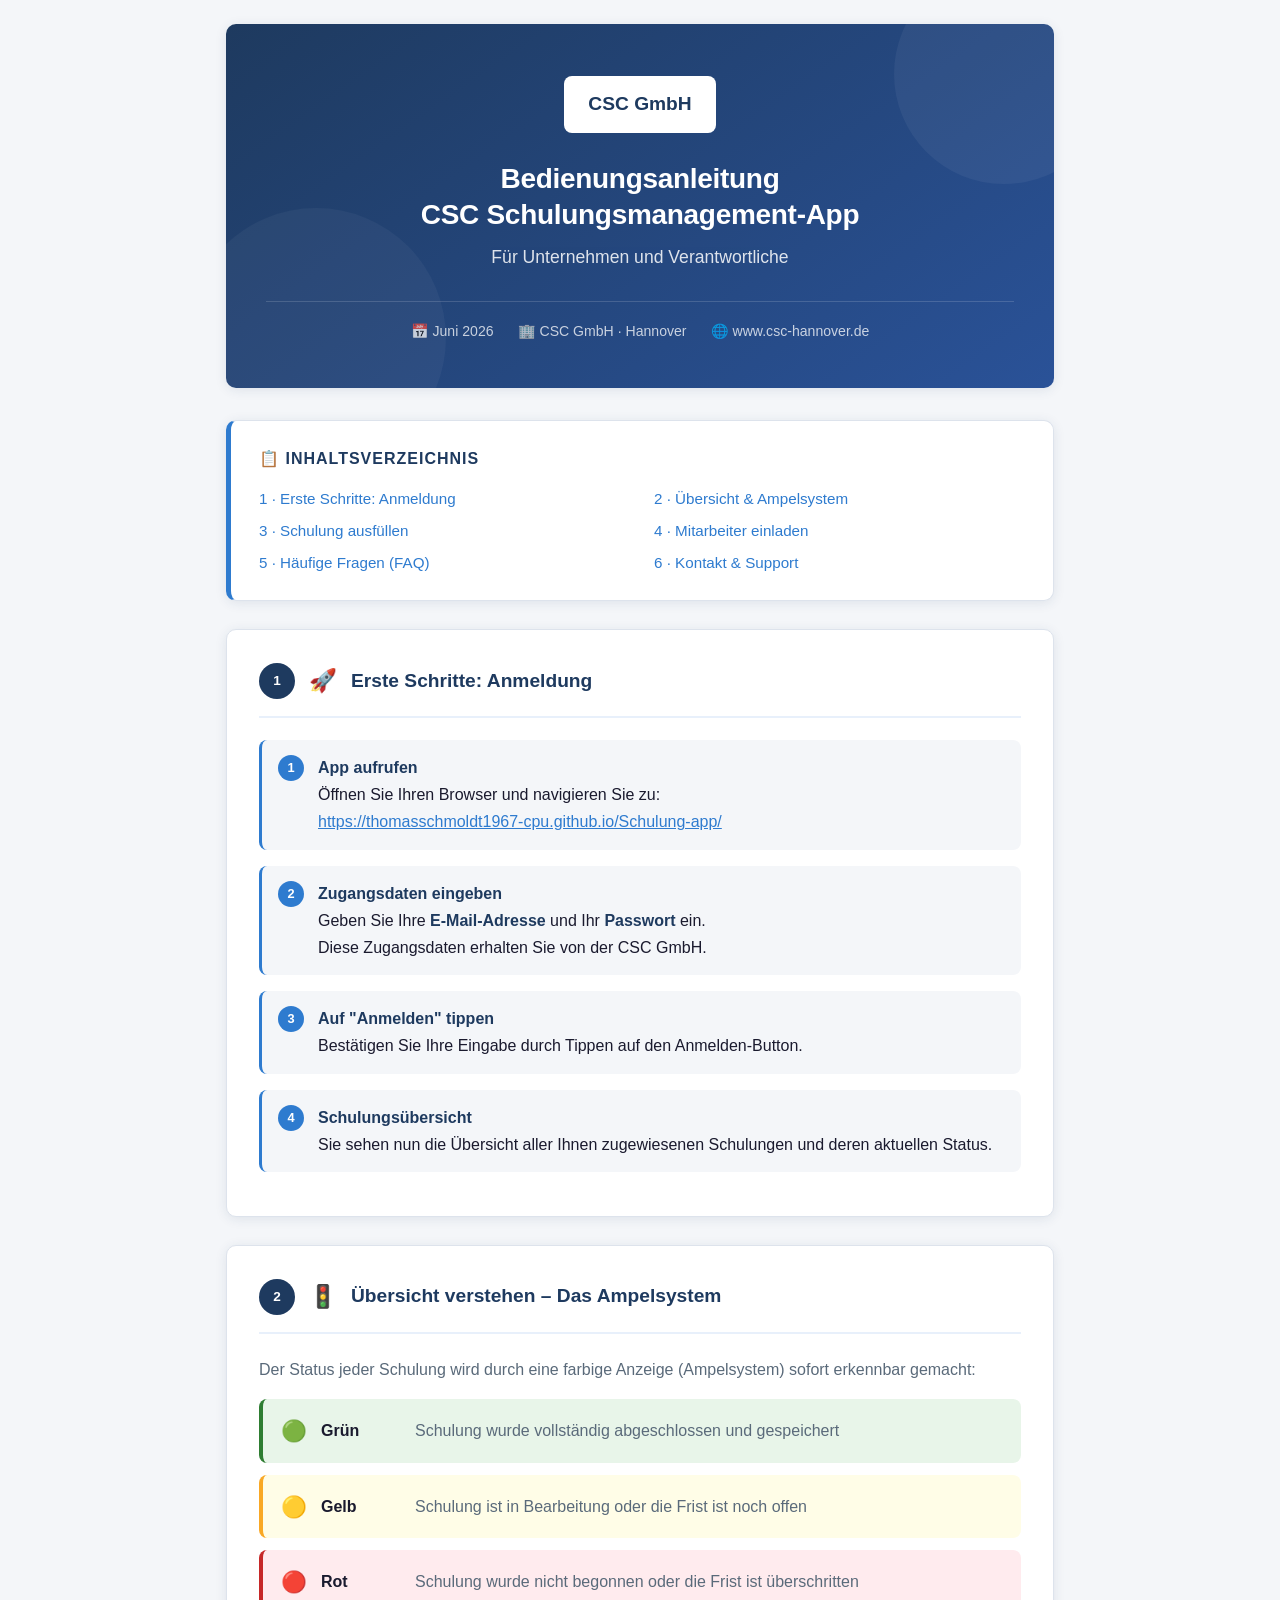
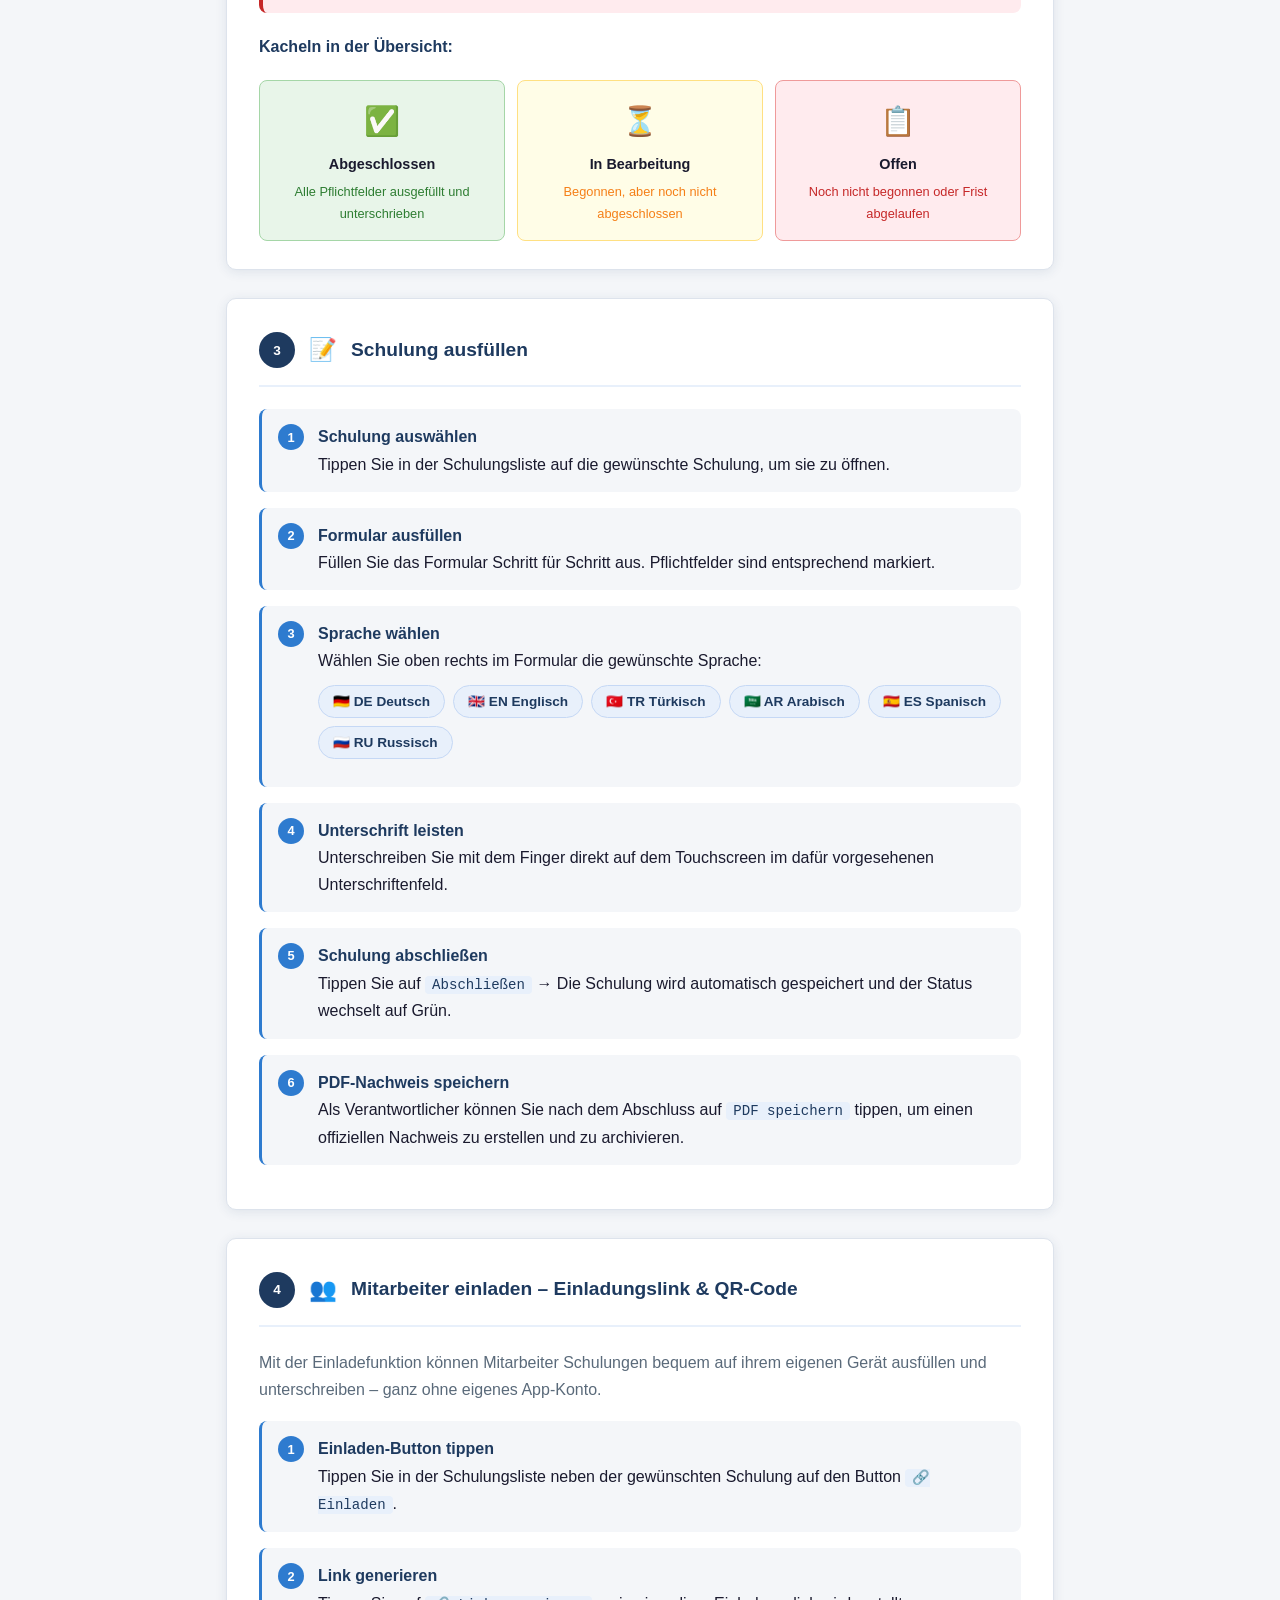
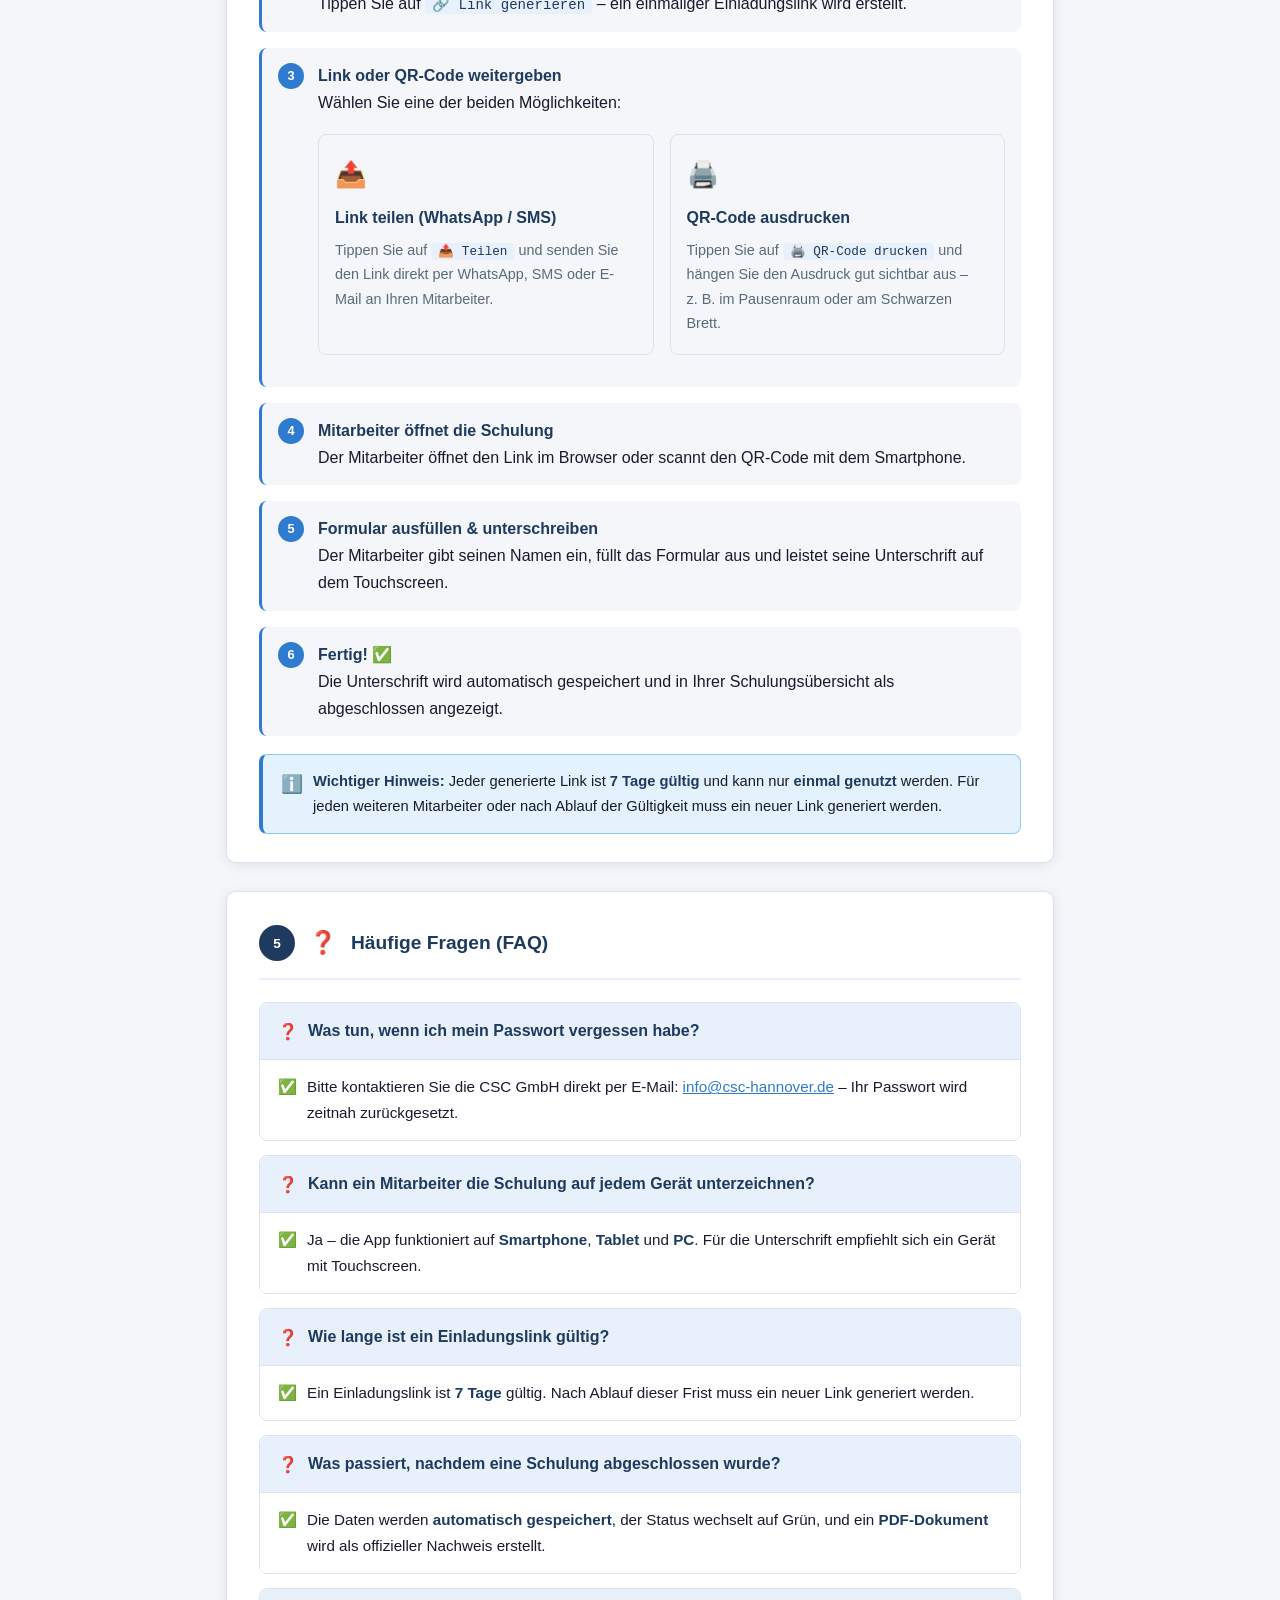
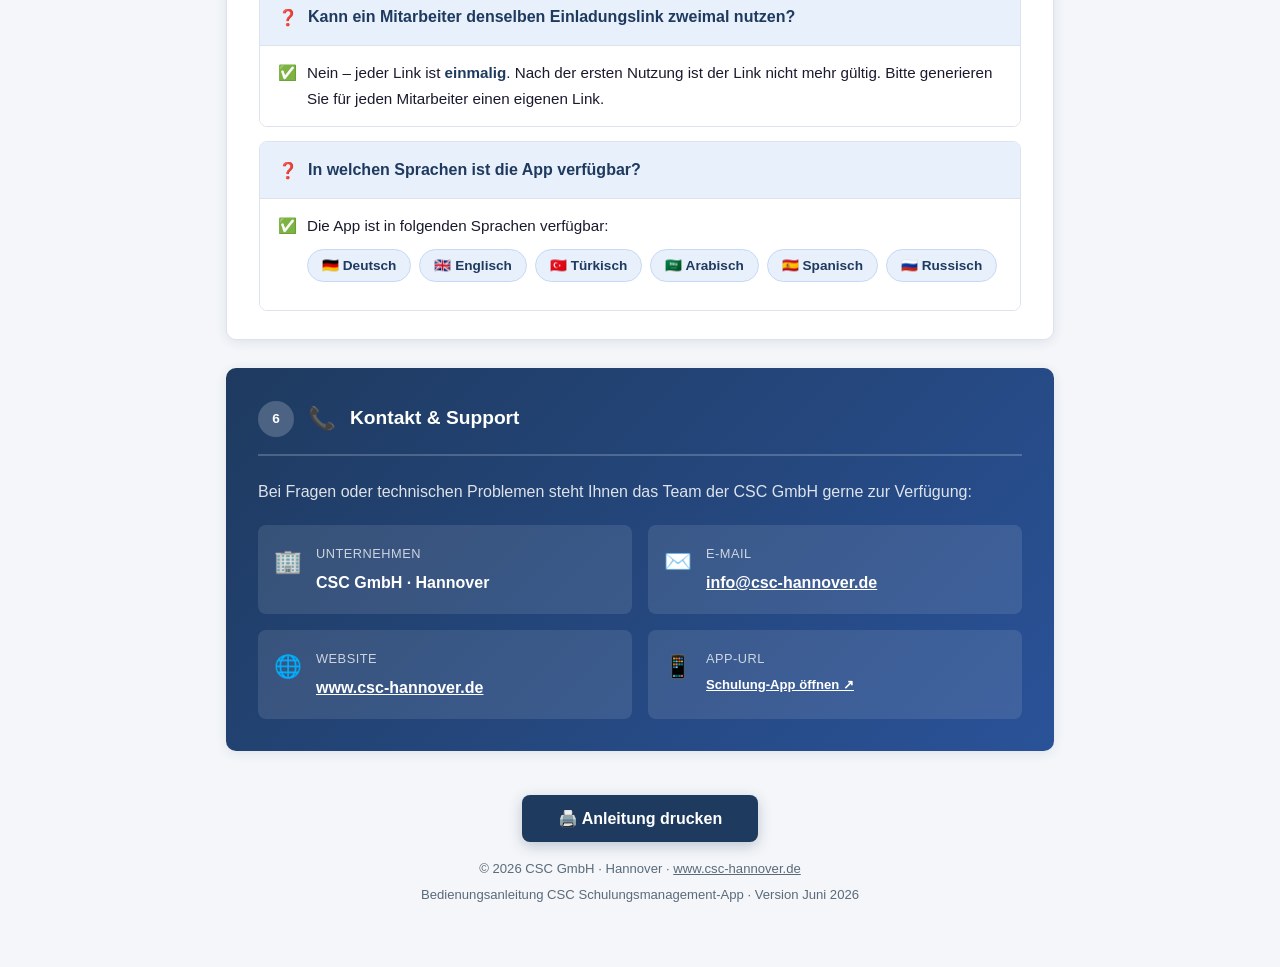
==== anleitung.html @ d4c0a938 "Feature: Bedienungsanleitung Button auf Startseite der Unternehmen" ====
<!DOCTYPE html>
<html lang="de">
<head>
  <meta charset="UTF-8">
  <meta name="viewport" content="width=device-width, initial-scale=1.0">
  <title>Bedienungsanleitung – CSC Schulungsmanagement-App</title>
  <style>
    /* ===== RESET & BASE ===== */
    *, *::before, *::after { box-sizing: border-box; margin: 0; padding: 0; }

    :root {
      --blue-dark:   #1e3a5f;
      --blue-mid:    #2a5298;
      --blue-light:  #e8f0fb;
      --accent:      #2e7bcf;
      --green:       #2e7d32;
      --green-bg:    #e8f5e9;
      --yellow:      #f9a825;
      --yellow-bg:   #fffde7;
      --red:         #c62828;
      --red-bg:      #ffebee;
      --gray-bg:     #f4f6f9;
      --gray-border: #dde3ec;
      --text:        #1a1a2e;
      --text-light:  #5a6a7a;
      --white:       #ffffff;
      --shadow:      0 2px 12px rgba(30,58,95,0.10);
      --radius:      10px;
    }

    body {
      font-family: -apple-system, BlinkMacSystemFont, "Segoe UI", Roboto, Helvetica, Arial, sans-serif;
      background: var(--gray-bg);
      color: var(--text);
      line-height: 1.7;
      font-size: 16px;
    }

    /* ===== LAYOUT ===== */
    .page-wrapper {
      max-width: 860px;
      margin: 0 auto;
      padding: 24px 16px 60px;
    }

    /* ===== COVER ===== */
    .cover {
      background: linear-gradient(145deg, var(--blue-dark) 0%, var(--blue-mid) 100%);
      color: var(--white);
      border-radius: var(--radius);
      padding: 52px 40px 44px;
      text-align: center;
      margin-bottom: 32px;
      box-shadow: var(--shadow);
      position: relative;
      overflow: hidden;
    }
    .cover::before {
      content: "";
      position: absolute;
      top: -60px; right: -60px;
      width: 220px; height: 220px;
      background: rgba(255,255,255,0.05);
      border-radius: 50%;
    }
    .cover::after {
      content: "";
      position: absolute;
      bottom: -80px; left: -40px;
      width: 260px; height: 260px;
      background: rgba(255,255,255,0.04);
      border-radius: 50%;
    }
    .cover-logo {
      background: var(--white);
      border-radius: 8px;
      display: inline-block;
      padding: 12px 24px;
      margin-bottom: 28px;
    }
    .cover-logo img {
      height: 52px;
      width: auto;
      display: block;
    }
    .cover h1 {
      font-size: 1.75rem;
      font-weight: 700;
      letter-spacing: -0.3px;
      margin-bottom: 10px;
      line-height: 1.3;
    }
    .cover .subtitle {
      font-size: 1.1rem;
      opacity: 0.85;
      margin-bottom: 28px;
    }
    .cover-meta {
      display: flex;
      justify-content: center;
      gap: 24px;
      flex-wrap: wrap;
      font-size: 0.88rem;
      opacity: 0.75;
      border-top: 1px solid rgba(255,255,255,0.2);
      padding-top: 18px;
      margin-top: 4px;
    }
    .cover-meta a {
      color: var(--white);
      text-decoration: none;
    }

    /* ===== TABLE OF CONTENTS ===== */
    .toc-card {
      background: var(--white);
      border: 1px solid var(--gray-border);
      border-left: 5px solid var(--accent);
      border-radius: var(--radius);
      padding: 24px 28px;
      margin-bottom: 28px;
      box-shadow: var(--shadow);
    }
    .toc-card h2 {
      font-size: 1rem;
      text-transform: uppercase;
      letter-spacing: 1px;
      color: var(--blue-dark);
      margin-bottom: 14px;
    }
    .toc-list {
      list-style: none;
      display: grid;
      grid-template-columns: 1fr 1fr;
      gap: 6px 24px;
    }
    .toc-list li a {
      color: var(--accent);
      text-decoration: none;
      font-size: 0.95rem;
      display: flex;
      align-items: center;
      gap: 6px;
    }
    .toc-list li a:hover { text-decoration: underline; }
    @media (max-width: 540px) {
      .toc-list { grid-template-columns: 1fr; }
    }

    /* ===== SECTION CARDS ===== */
    .section-card {
      background: var(--white);
      border: 1px solid var(--gray-border);
      border-radius: var(--radius);
      padding: 32px 32px 28px;
      margin-bottom: 28px;
      box-shadow: var(--shadow);
    }
    @media (max-width: 600px) {
      .section-card { padding: 22px 18px 20px; }
    }

    .section-header {
      display: flex;
      align-items: center;
      gap: 14px;
      margin-bottom: 22px;
      padding-bottom: 16px;
      border-bottom: 2px solid var(--blue-light);
    }
    .section-number {
      background: var(--blue-dark);
      color: var(--white);
      font-size: 0.85rem;
      font-weight: 700;
      min-width: 36px;
      height: 36px;
      border-radius: 50%;
      display: flex;
      align-items: center;
      justify-content: center;
      flex-shrink: 0;
    }
    .section-header h2 {
      font-size: 1.2rem;
      font-weight: 700;
      color: var(--blue-dark);
      line-height: 1.3;
    }
    .section-icon {
      font-size: 1.4rem;
      flex-shrink: 0;
    }

    /* ===== STEP LIST ===== */
    .step-list {
      list-style: none;
      counter-reset: steps;
    }
    .step-list li {
      counter-increment: steps;
      display: flex;
      align-items: flex-start;
      gap: 14px;
      margin-bottom: 16px;
      padding: 14px 16px;
      background: var(--gray-bg);
      border-radius: 8px;
      border-left: 3px solid var(--accent);
    }
    .step-list li::before {
      content: counter(steps);
      background: var(--accent);
      color: var(--white);
      font-size: 0.8rem;
      font-weight: 700;
      min-width: 26px;
      height: 26px;
      border-radius: 50%;
      display: flex;
      align-items: center;
      justify-content: center;
      flex-shrink: 0;
      margin-top: 1px;
    }
    .step-list li .step-content {
      flex: 1;
    }
    .step-list li a {
      color: var(--accent);
      word-break: break-all;
    }

    /* ===== TRAFFIC LIGHT ===== */
    .traffic-light {
      display: flex;
      flex-direction: column;
      gap: 12px;
      margin-bottom: 20px;
    }
    .tl-item {
      display: flex;
      align-items: center;
      gap: 14px;
      padding: 14px 18px;
      border-radius: 8px;
      font-weight: 500;
    }
    .tl-green  { background: var(--green-bg);  border-left: 4px solid var(--green); }
    .tl-yellow { background: var(--yellow-bg); border-left: 4px solid var(--yellow); }
    .tl-red    { background: var(--red-bg);    border-left: 4px solid var(--red); }
    .tl-dot { font-size: 1.3rem; }
    .tl-label { font-weight: 700; min-width: 80px; }
    .tl-desc  { color: var(--text-light); font-weight: 400; }

    .tiles-grid {
      display: grid;
      grid-template-columns: repeat(3, 1fr);
      gap: 12px;
      margin-top: 20px;
    }
    @media (max-width: 500px) {
      .tiles-grid { grid-template-columns: 1fr; }
    }
    .tile-box {
      border-radius: 8px;
      padding: 16px 14px;
      text-align: center;
    }
    .tile-box .tile-icon { font-size: 1.8rem; display: block; margin-bottom: 6px; }
    .tile-box .tile-name { font-weight: 700; font-size: 0.9rem; }
    .tile-box .tile-hint { font-size: 0.8rem; margin-top: 4px; }
    .tile-green  { background: var(--green-bg);  border: 1px solid #a5d6a7; }
    .tile-yellow { background: var(--yellow-bg); border: 1px solid #ffe082; }
    .tile-red    { background: var(--red-bg);    border: 1px solid #ef9a9a; }

    /* ===== LANG BADGES ===== */
    .lang-badges {
      display: flex;
      flex-wrap: wrap;
      gap: 8px;
      margin: 14px 0;
    }
    .badge {
      display: inline-flex;
      align-items: center;
      gap: 5px;
      background: var(--blue-light);
      color: var(--blue-dark);
      border: 1px solid #c5d8f5;
      border-radius: 20px;
      padding: 4px 14px;
      font-size: 0.85rem;
      font-weight: 600;
    }

    /* ===== INVITE BOX ===== */
    .invite-options {
      display: grid;
      grid-template-columns: 1fr 1fr;
      gap: 16px;
      margin: 18px 0;
    }
    @media (max-width: 540px) {
      .invite-options { grid-template-columns: 1fr; }
    }
    .invite-option {
      background: var(--gray-bg);
      border: 1px solid var(--gray-border);
      border-radius: 8px;
      padding: 18px 16px;
    }
    .invite-option .opt-icon { font-size: 1.6rem; margin-bottom: 8px; display: block; }
    .invite-option .opt-title { font-weight: 700; color: var(--blue-dark); margin-bottom: 6px; }
    .invite-option p { font-size: 0.9rem; color: var(--text-light); }

    .info-box {
      background: #e3f2fd;
      border: 1px solid #90caf9;
      border-left: 4px solid var(--accent);
      border-radius: 8px;
      padding: 14px 18px;
      margin-top: 18px;
      font-size: 0.92rem;
      display: flex;
      align-items: flex-start;
      gap: 10px;
    }
    .info-box .info-icon { font-size: 1.1rem; flex-shrink: 0; margin-top: 1px; }

    /* ===== FAQ ===== */
    .faq-list {
      display: flex;
      flex-direction: column;
      gap: 14px;
    }
    .faq-item {
      border: 1px solid var(--gray-border);
      border-radius: 8px;
      overflow: hidden;
    }
    .faq-q {
      background: var(--blue-light);
      padding: 14px 18px;
      font-weight: 600;
      color: var(--blue-dark);
      display: flex;
      align-items: flex-start;
      gap: 10px;
    }
    .faq-q .q-icon { flex-shrink: 0; margin-top: 1px; }
    .faq-a {
      padding: 14px 18px;
      background: var(--white);
      color: var(--text);
      font-size: 0.95rem;
      border-top: 1px solid var(--gray-border);
      display: flex;
      gap: 10px;
      align-items: flex-start;
    }
    .faq-a .a-icon { flex-shrink: 0; color: var(--green); font-weight: 700; }
    .faq-a a { color: var(--accent); }

    /* ===== CONTACT ===== */
    .contact-card {
      background: linear-gradient(135deg, var(--blue-dark) 0%, #2a5298 100%);
      color: var(--white);
      border-radius: var(--radius);
      padding: 32px;
      margin-bottom: 28px;
      box-shadow: var(--shadow);
    }
    .contact-card .section-header {
      border-bottom-color: rgba(255,255,255,0.2);
    }
    .contact-card .section-header h2 {
      color: var(--white);
    }
    .contact-card .section-number {
      background: rgba(255,255,255,0.2);
    }
    .contact-grid {
      display: grid;
      grid-template-columns: 1fr 1fr;
      gap: 16px;
      margin-top: 4px;
    }
    @media (max-width: 500px) {
      .contact-grid { grid-template-columns: 1fr; }
    }
    .contact-item {
      background: rgba(255,255,255,0.1);
      border-radius: 8px;
      padding: 18px 16px;
      display: flex;
      align-items: flex-start;
      gap: 14px;
    }
    .contact-item .ci-icon { font-size: 1.4rem; flex-shrink: 0; }
    .contact-item .ci-label { font-size: 0.8rem; opacity: 0.75; text-transform: uppercase; letter-spacing: 0.5px; margin-bottom: 4px; }
    .contact-item .ci-val { font-weight: 600; }
    .contact-item a { color: var(--white); }

    /* ===== PRINT BUTTON ===== */
    .print-bar {
      text-align: center;
      padding: 16px 0 8px;
    }
    .btn-print {
      background: var(--blue-dark);
      color: var(--white);
      border: none;
      border-radius: 8px;
      padding: 14px 36px;
      font-size: 1rem;
      font-weight: 600;
      cursor: pointer;
      display: inline-flex;
      align-items: center;
      gap: 10px;
      box-shadow: 0 4px 14px rgba(30,58,95,0.25);
      transition: background 0.2s;
    }
    .btn-print:hover { background: var(--blue-mid); }

    /* ===== FOOTER ===== */
    .footer {
      text-align: center;
      color: var(--text-light);
      font-size: 0.82rem;
      padding: 8px 0 4px;
    }

    /* ===== UTILITY ===== */
    strong { color: var(--blue-dark); }
    code {
      background: var(--blue-light);
      color: var(--blue-dark);
      padding: 1px 7px;
      border-radius: 4px;
      font-size: 0.88em;
    }

    /* ===== PRINT STYLES ===== */
    @media print {
      body { background: #fff; color: #000; font-size: 13px; }
      .page-wrapper { max-width: 100%; padding: 0; }
      .cover {
        background: #fff !important;
        color: #000 !important;
        border: 2px solid #000;
        break-after: page;
      }
      .cover h1, .cover .subtitle, .cover-meta, .cover-meta a { color: #000 !important; }
      .cover::before, .cover::after { display: none; }
      .cover-logo { background: #fff; border: 1px solid #ccc; }
      .section-card, .toc-card { box-shadow: none; border: 1px solid #ccc; break-inside: avoid; }
      .contact-card {
        background: #fff !important;
        color: #000 !important;
        border: 1px solid #ccc;
      }
      .contact-card .section-header h2 { color: #000 !important; }
      .contact-item { background: #f5f5f5; }
      .contact-item a { color: #000; }
      .tl-green { background: #f5f5f5 !important; }
      .tl-yellow { background: #f5f5f5 !important; }
      .tl-red { background: #f5f5f5 !important; }
      .tile-green, .tile-yellow, .tile-red { background: #f5f5f5 !important; border-color: #ccc !important; }
      .faq-q { background: #f0f0f0 !important; }
      .step-list li { background: #f5f5f5; }
      .invite-option { background: #f5f5f5; }
      .info-box { background: #f5f5f5; }
      .badge { background: #f0f0f0; }
      .btn-print, .print-bar { display: none; }
      .section-number { background: #333 !important; -webkit-print-color-adjust: exact; print-color-adjust: exact; }
      a { color: #000; }
    }
  </style>
</head>
<body>
<div class="page-wrapper">

  <!-- ===== COVER ===== -->
  <div class="cover">
    <div class="cover-logo">
      <img src="https://csc-hannover.de/wp-content/uploads/logo.png" alt="CSC GmbH Logo" onerror="this.style.display='none';this.parentElement.innerHTML='<span style=\'color:#1e3a5f;font-weight:700;font-size:1.2rem;\'>CSC GmbH</span>'">
    </div>
    <h1>Bedienungsanleitung<br>CSC Schulungsmanagement-App</h1>
    <div class="subtitle">Für Unternehmen und Verantwortliche</div>
    <div class="cover-meta">
      <span>📅 Juni 2026</span>
      <span>🏢 CSC GmbH · Hannover</span>
      <span>🌐 <a href="https://www.csc-hannover.de" target="_blank">www.csc-hannover.de</a></span>
    </div>
  </div>

  <!-- ===== TABLE OF CONTENTS ===== -->
  <div class="toc-card">
    <h2>📋 Inhaltsverzeichnis</h2>
    <ul class="toc-list">
      <li><a href="#sec1">1 · Erste Schritte: Anmeldung</a></li>
      <li><a href="#sec2">2 · Übersicht &amp; Ampelsystem</a></li>
      <li><a href="#sec3">3 · Schulung ausfüllen</a></li>
      <li><a href="#sec4">4 · Mitarbeiter einladen</a></li>
      <li><a href="#sec5">5 · Häufige Fragen (FAQ)</a></li>
      <li><a href="#sec6">6 · Kontakt &amp; Support</a></li>
    </ul>
  </div>

  <!-- ===== SECTION 1: ANMELDUNG ===== -->
  <div class="section-card" id="sec1">
    <div class="section-header">
      <div class="section-number">1</div>
      <div class="section-icon">🚀</div>
      <h2>Erste Schritte: Anmeldung</h2>
    </div>
    <ol class="step-list">
      <li>
        <div class="step-content">
          <strong>App aufrufen</strong><br>
          Öffnen Sie Ihren Browser und navigieren Sie zu:<br>
          <a href="https://thomasschmoldt1967-cpu.github.io/Schulung-app/" target="_blank">https://thomasschmoldt1967-cpu.github.io/Schulung-app/</a>
        </div>
      </li>
      <li>
        <div class="step-content">
          <strong>Zugangsdaten eingeben</strong><br>
          Geben Sie Ihre <strong>E-Mail-Adresse</strong> und Ihr <strong>Passwort</strong> ein.<br>
          Diese Zugangsdaten erhalten Sie von der CSC GmbH.
        </div>
      </li>
      <li>
        <div class="step-content">
          <strong>Auf "Anmelden" tippen</strong><br>
          Bestätigen Sie Ihre Eingabe durch Tippen auf den Anmelden-Button.
        </div>
      </li>
      <li>
        <div class="step-content">
          <strong>Schulungsübersicht</strong><br>
          Sie sehen nun die Übersicht aller Ihnen zugewiesenen Schulungen und deren aktuellen Status.
        </div>
      </li>
    </ol>
  </div>

  <!-- ===== SECTION 2: AMPELSYSTEM ===== -->
  <div class="section-card" id="sec2">
    <div class="section-header">
      <div class="section-number">2</div>
      <div class="section-icon">🚦</div>
      <h2>Übersicht verstehen – Das Ampelsystem</h2>
    </div>

    <p style="margin-bottom:16px;color:var(--text-light);">Der Status jeder Schulung wird durch eine farbige Anzeige (Ampelsystem) sofort erkennbar gemacht:</p>

    <div class="traffic-light">
      <div class="tl-item tl-green">
        <span class="tl-dot">🟢</span>
        <span class="tl-label">Grün</span>
        <span class="tl-desc">Schulung wurde vollständig abgeschlossen und gespeichert</span>
      </div>
      <div class="tl-item tl-yellow">
        <span class="tl-dot">🟡</span>
        <span class="tl-label">Gelb</span>
        <span class="tl-desc">Schulung ist in Bearbeitung oder die Frist ist noch offen</span>
      </div>
      <div class="tl-item tl-red">
        <span class="tl-dot">🔴</span>
        <span class="tl-label">Rot</span>
        <span class="tl-desc">Schulung wurde nicht begonnen oder die Frist ist überschritten</span>
      </div>
    </div>

    <p style="margin-bottom:12px;font-weight:600;color:var(--blue-dark);">Kacheln in der Übersicht:</p>
    <div class="tiles-grid">
      <div class="tile-box tile-green">
        <span class="tile-icon">✅</span>
        <div class="tile-name">Abgeschlossen</div>
        <div class="tile-hint" style="color:var(--green);">Alle Pflichtfelder ausgefüllt und unterschrieben</div>
      </div>
      <div class="tile-box tile-yellow">
        <span class="tile-icon">⏳</span>
        <div class="tile-name">In Bearbeitung</div>
        <div class="tile-hint" style="color:#f57f17;">Begonnen, aber noch nicht abgeschlossen</div>
      </div>
      <div class="tile-box tile-red">
        <span class="tile-icon">📋</span>
        <div class="tile-name">Offen</div>
        <div class="tile-hint" style="color:var(--red);">Noch nicht begonnen oder Frist abgelaufen</div>
      </div>
    </div>
  </div>

  <!-- ===== SECTION 3: SCHULUNG AUSFÜLLEN ===== -->
  <div class="section-card" id="sec3">
    <div class="section-header">
      <div class="section-number">3</div>
      <div class="section-icon">📝</div>
      <h2>Schulung ausfüllen</h2>
    </div>
    <ol class="step-list">
      <li>
        <div class="step-content">
          <strong>Schulung auswählen</strong><br>
          Tippen Sie in der Schulungsliste auf die gewünschte Schulung, um sie zu öffnen.
        </div>
      </li>
      <li>
        <div class="step-content">
          <strong>Formular ausfüllen</strong><br>
          Füllen Sie das Formular Schritt für Schritt aus. Pflichtfelder sind entsprechend markiert.
        </div>
      </li>
      <li>
        <div class="step-content">
          <strong>Sprache wählen</strong><br>
          Wählen Sie oben rechts im Formular die gewünschte Sprache:
          <div class="lang-badges" style="margin-top:10px;">
            <span class="badge">🇩🇪 DE Deutsch</span>
            <span class="badge">🇬🇧 EN Englisch</span>
            <span class="badge">🇹🇷 TR Türkisch</span>
            <span class="badge">🇸🇦 AR Arabisch</span>
            <span class="badge">🇪🇸 ES Spanisch</span>
            <span class="badge">🇷🇺 RU Russisch</span>
          </div>
        </div>
      </li>
      <li>
        <div class="step-content">
          <strong>Unterschrift leisten</strong><br>
          Unterschreiben Sie mit dem Finger direkt auf dem Touchscreen im dafür vorgesehenen Unterschriftenfeld.
        </div>
      </li>
      <li>
        <div class="step-content">
          <strong>Schulung abschließen</strong><br>
          Tippen Sie auf <code>Abschließen</code> → Die Schulung wird automatisch gespeichert und der Status wechselt auf Grün.
        </div>
      </li>
      <li>
        <div class="step-content">
          <strong>PDF-Nachweis speichern</strong><br>
          Als Verantwortlicher können Sie nach dem Abschluss auf <code>PDF speichern</code> tippen, um einen offiziellen Nachweis zu erstellen und zu archivieren.
        </div>
      </li>
    </ol>
  </div>

  <!-- ===== SECTION 4: EINLADEN ===== -->
  <div class="section-card" id="sec4">
    <div class="section-header">
      <div class="section-number">4</div>
      <div class="section-icon">👥</div>
      <h2>Mitarbeiter einladen – Einladungslink &amp; QR-Code</h2>
    </div>
    <p style="margin-bottom:18px;color:var(--text-light);">Mit der Einladefunktion können Mitarbeiter Schulungen bequem auf ihrem eigenen Gerät ausfüllen und unterschreiben – ganz ohne eigenes App-Konto.</p>
    <ol class="step-list">
      <li>
        <div class="step-content">
          <strong>Einladen-Button tippen</strong><br>
          Tippen Sie in der Schulungsliste neben der gewünschten Schulung auf den Button <code>🔗 Einladen</code>.
        </div>
      </li>
      <li>
        <div class="step-content">
          <strong>Link generieren</strong><br>
          Tippen Sie auf <code>🔗 Link generieren</code> – ein einmaliger Einladungslink wird erstellt.
        </div>
      </li>
      <li>
        <div class="step-content">
          <strong>Link oder QR-Code weitergeben</strong><br>
          Wählen Sie eine der beiden Möglichkeiten:
          <div class="invite-options">
            <div class="invite-option">
              <span class="opt-icon">📤</span>
              <div class="opt-title">Link teilen (WhatsApp / SMS)</div>
              <p>Tippen Sie auf <code>📤 Teilen</code> und senden Sie den Link direkt per WhatsApp, SMS oder E-Mail an Ihren Mitarbeiter.</p>
            </div>
            <div class="invite-option">
              <span class="opt-icon">🖨️</span>
              <div class="opt-title">QR-Code ausdrucken</div>
              <p>Tippen Sie auf <code>🖨️ QR-Code drucken</code> und hängen Sie den Ausdruck gut sichtbar aus – z.&nbsp;B. im Pausenraum oder am Schwarzen Brett.</p>
            </div>
          </div>
        </div>
      </li>
      <li>
        <div class="step-content">
          <strong>Mitarbeiter öffnet die Schulung</strong><br>
          Der Mitarbeiter öffnet den Link im Browser oder scannt den QR-Code mit dem Smartphone.
        </div>
      </li>
      <li>
        <div class="step-content">
          <strong>Formular ausfüllen &amp; unterschreiben</strong><br>
          Der Mitarbeiter gibt seinen Namen ein, füllt das Formular aus und leistet seine Unterschrift auf dem Touchscreen.
        </div>
      </li>
      <li>
        <div class="step-content">
          <strong>Fertig! ✅</strong><br>
          Die Unterschrift wird automatisch gespeichert und in Ihrer Schulungsübersicht als abgeschlossen angezeigt.
        </div>
      </li>
    </ol>
    <div class="info-box">
      <span class="info-icon">ℹ️</span>
      <span><strong>Wichtiger Hinweis:</strong> Jeder generierte Link ist <strong>7 Tage gültig</strong> und kann nur <strong>einmal genutzt</strong> werden. Für jeden weiteren Mitarbeiter oder nach Ablauf der Gültigkeit muss ein neuer Link generiert werden.</span>
    </div>
  </div>

  <!-- ===== SECTION 5: FAQ ===== -->
  <div class="section-card" id="sec5">
    <div class="section-header">
      <div class="section-number">5</div>
      <div class="section-icon">❓</div>
      <h2>Häufige Fragen (FAQ)</h2>
    </div>
    <div class="faq-list">

      <div class="faq-item">
        <div class="faq-q">
          <span class="q-icon">❓</span>
          <span>Was tun, wenn ich mein Passwort vergessen habe?</span>
        </div>
        <div class="faq-a">
          <span class="a-icon">✅</span>
          <span>Bitte kontaktieren Sie die CSC GmbH direkt per E-Mail: <a href="mailto:info@csc-hannover.de">info@csc-hannover.de</a> – Ihr Passwort wird zeitnah zurückgesetzt.</span>
        </div>
      </div>

      <div class="faq-item">
        <div class="faq-q">
          <span class="q-icon">❓</span>
          <span>Kann ein Mitarbeiter die Schulung auf jedem Gerät unterzeichnen?</span>
        </div>
        <div class="faq-a">
          <span class="a-icon">✅</span>
          <span>Ja – die App funktioniert auf <strong>Smartphone</strong>, <strong>Tablet</strong> und <strong>PC</strong>. Für die Unterschrift empfiehlt sich ein Gerät mit Touchscreen.</span>
        </div>
      </div>

      <div class="faq-item">
        <div class="faq-q">
          <span class="q-icon">❓</span>
          <span>Wie lange ist ein Einladungslink gültig?</span>
        </div>
        <div class="faq-a">
          <span class="a-icon">✅</span>
          <span>Ein Einladungslink ist <strong>7 Tage</strong> gültig. Nach Ablauf dieser Frist muss ein neuer Link generiert werden.</span>
        </div>
      </div>

      <div class="faq-item">
        <div class="faq-q">
          <span class="q-icon">❓</span>
          <span>Was passiert, nachdem eine Schulung abgeschlossen wurde?</span>
        </div>
        <div class="faq-a">
          <span class="a-icon">✅</span>
          <span>Die Daten werden <strong>automatisch gespeichert</strong>, der Status wechselt auf Grün, und ein <strong>PDF-Dokument</strong> wird als offizieller Nachweis erstellt.</span>
        </div>
      </div>

      <div class="faq-item">
        <div class="faq-q">
          <span class="q-icon">❓</span>
          <span>Kann ein Mitarbeiter denselben Einladungslink zweimal nutzen?</span>
        </div>
        <div class="faq-a">
          <span class="a-icon">✅</span>
          <span>Nein – jeder Link ist <strong>einmalig</strong>. Nach der ersten Nutzung ist der Link nicht mehr gültig. Bitte generieren Sie für jeden Mitarbeiter einen eigenen Link.</span>
        </div>
      </div>

      <div class="faq-item">
        <div class="faq-q">
          <span class="q-icon">❓</span>
          <span>In welchen Sprachen ist die App verfügbar?</span>
        </div>
        <div class="faq-a">
          <span class="a-icon">✅</span>
          <div>
            Die App ist in folgenden Sprachen verfügbar:
            <div class="lang-badges" style="margin-top:10px;">
              <span class="badge">🇩🇪 Deutsch</span>
              <span class="badge">🇬🇧 Englisch</span>
              <span class="badge">🇹🇷 Türkisch</span>
              <span class="badge">🇸🇦 Arabisch</span>
              <span class="badge">🇪🇸 Spanisch</span>
              <span class="badge">🇷🇺 Russisch</span>
            </div>
          </div>
        </div>
      </div>

    </div>
  </div>

  <!-- ===== SECTION 6: CONTACT ===== -->
  <div class="contact-card" id="sec6">
    <div class="section-header">
      <div class="section-number">6</div>
      <div class="section-icon">📞</div>
      <h2>Kontakt &amp; Support</h2>
    </div>
    <p style="margin-bottom:20px;opacity:0.85;">Bei Fragen oder technischen Problemen steht Ihnen das Team der CSC GmbH gerne zur Verfügung:</p>
    <div class="contact-grid">
      <div class="contact-item">
        <div class="ci-icon">🏢</div>
        <div>
          <div class="ci-label">Unternehmen</div>
          <div class="ci-val">CSC GmbH · Hannover</div>
        </div>
      </div>
      <div class="contact-item">
        <div class="ci-icon">✉️</div>
        <div>
          <div class="ci-label">E-Mail</div>
          <div class="ci-val"><a href="mailto:info@csc-hannover.de">info@csc-hannover.de</a></div>
        </div>
      </div>
      <div class="contact-item">
        <div class="ci-icon">🌐</div>
        <div>
          <div class="ci-label">Website</div>
          <div class="ci-val"><a href="https://www.csc-hannover.de" target="_blank">www.csc-hannover.de</a></div>
        </div>
      </div>
      <div class="contact-item">
        <div class="ci-icon">📱</div>
        <div>
          <div class="ci-label">App-URL</div>
          <div class="ci-val" style="font-size:0.82rem;word-break:break-all;"><a href="https://thomasschmoldt1967-cpu.github.io/Schulung-app/" target="_blank">Schulung-App öffnen ↗</a></div>
        </div>
      </div>
    </div>
  </div>

  <!-- ===== PRINT BUTTON ===== -->
  <div class="print-bar">
    <button class="btn-print" onclick="window.print()">
      🖨️ Anleitung drucken
    </button>
  </div>

  <!-- ===== FOOTER ===== -->
  <div class="footer">
    <p>© 2026 CSC GmbH · Hannover · <a href="https://www.csc-hannover.de" target="_blank" style="color:var(--text-light);">www.csc-hannover.de</a></p>
    <p style="margin-top:4px;">Bedienungsanleitung CSC Schulungsmanagement-App · Version Juni 2026</p>
  </div>

</div>
</body>
</html>
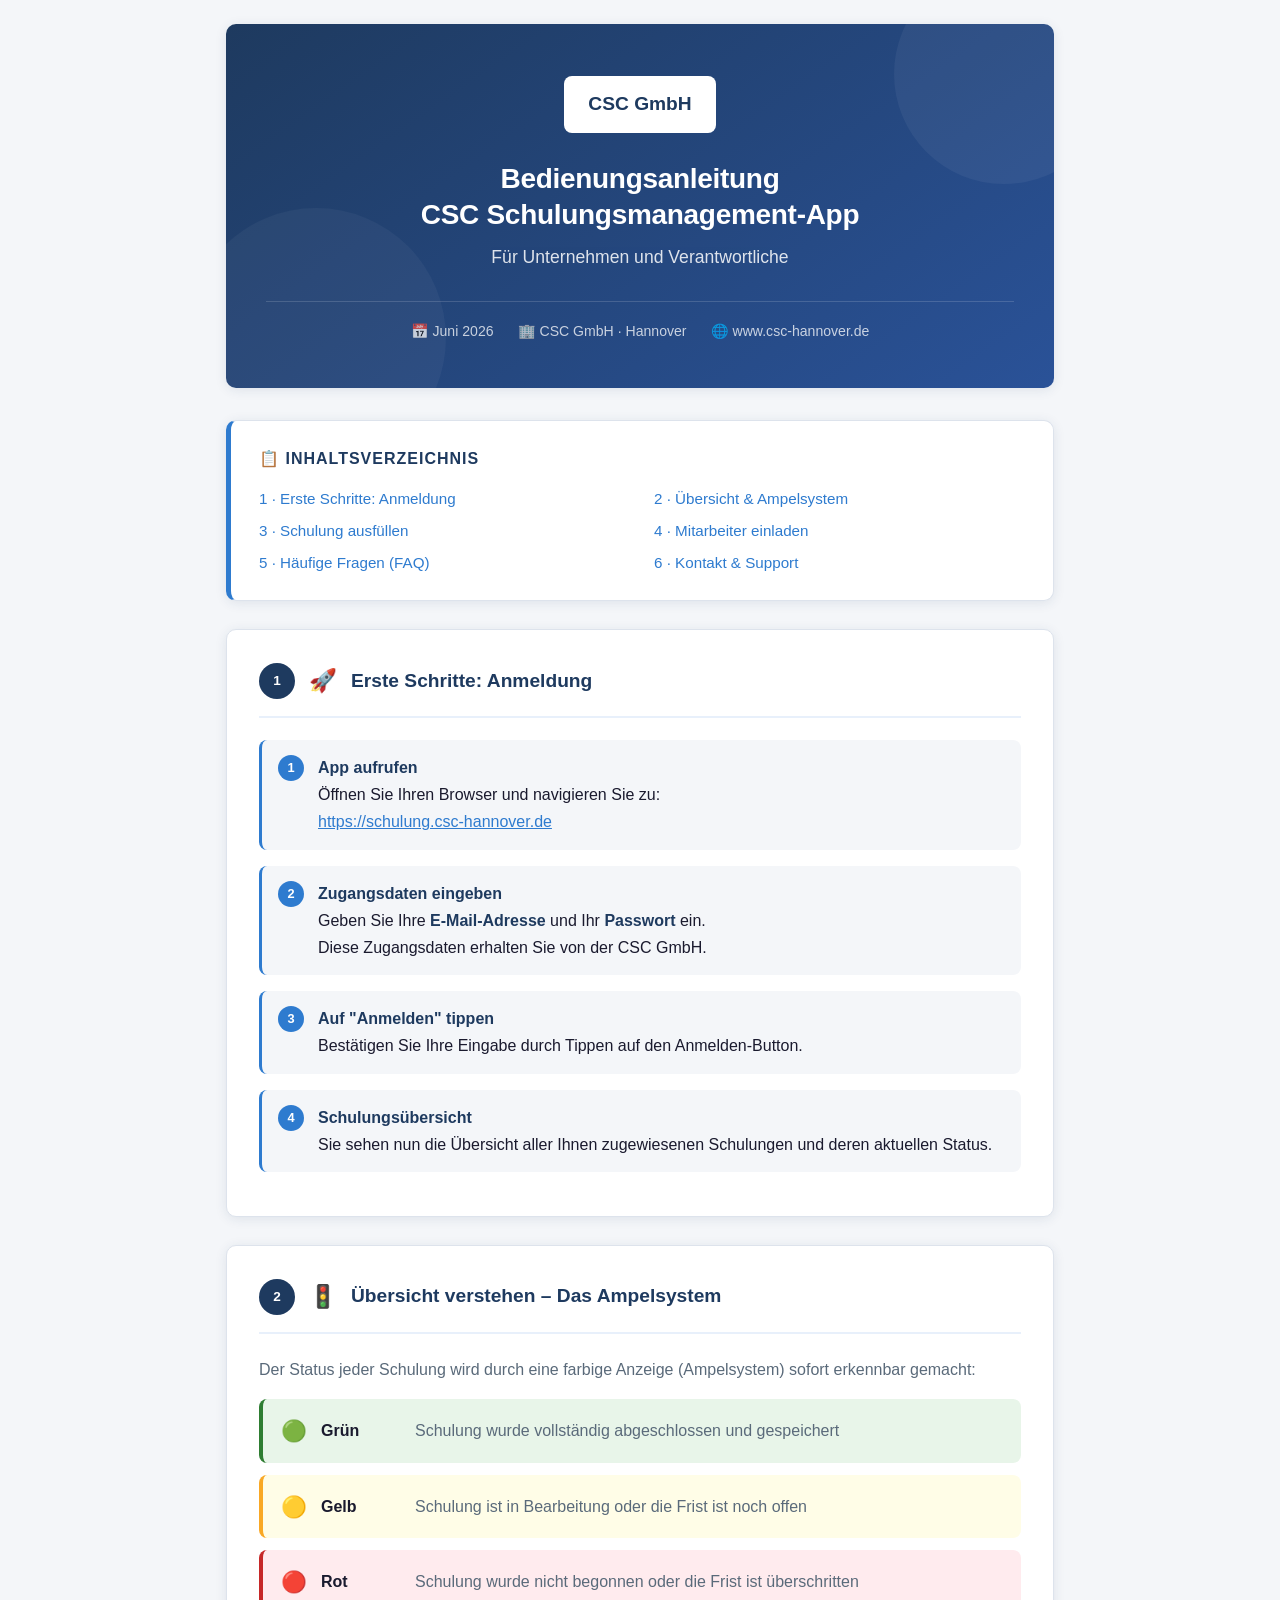
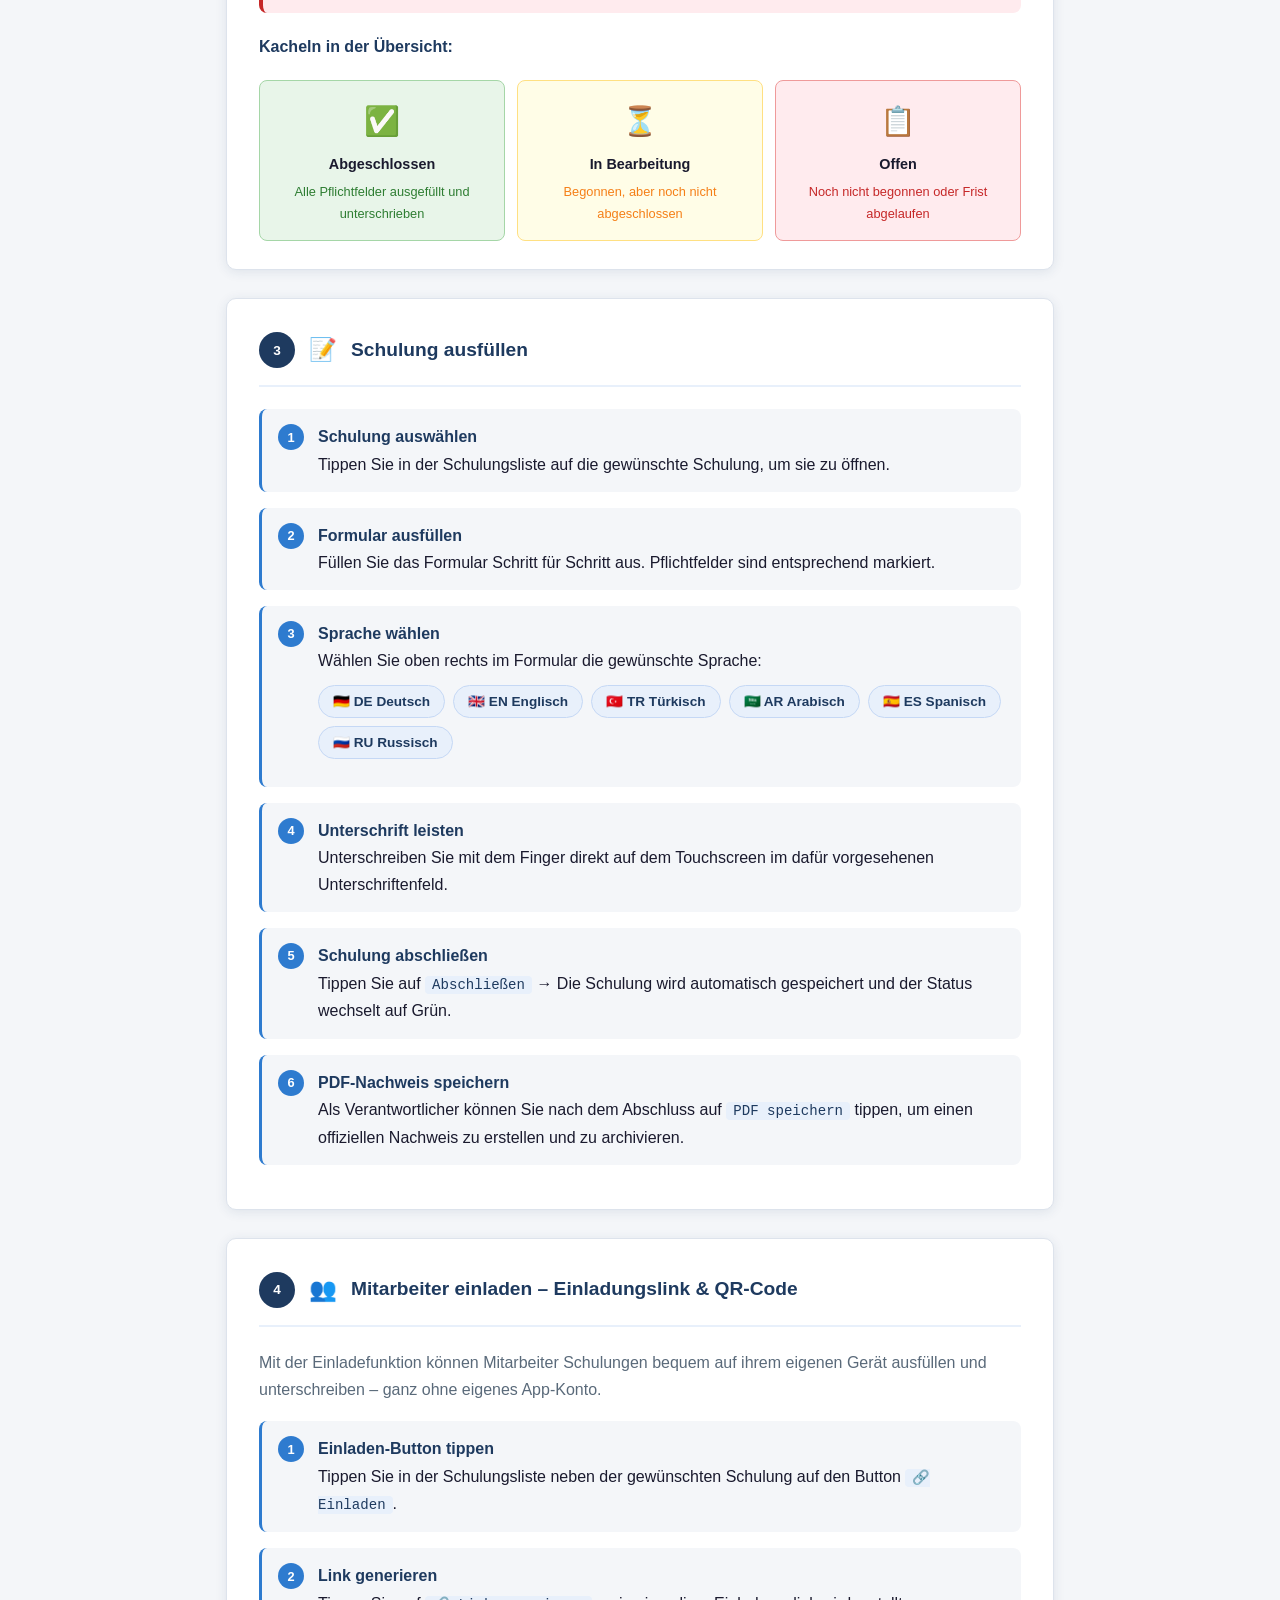
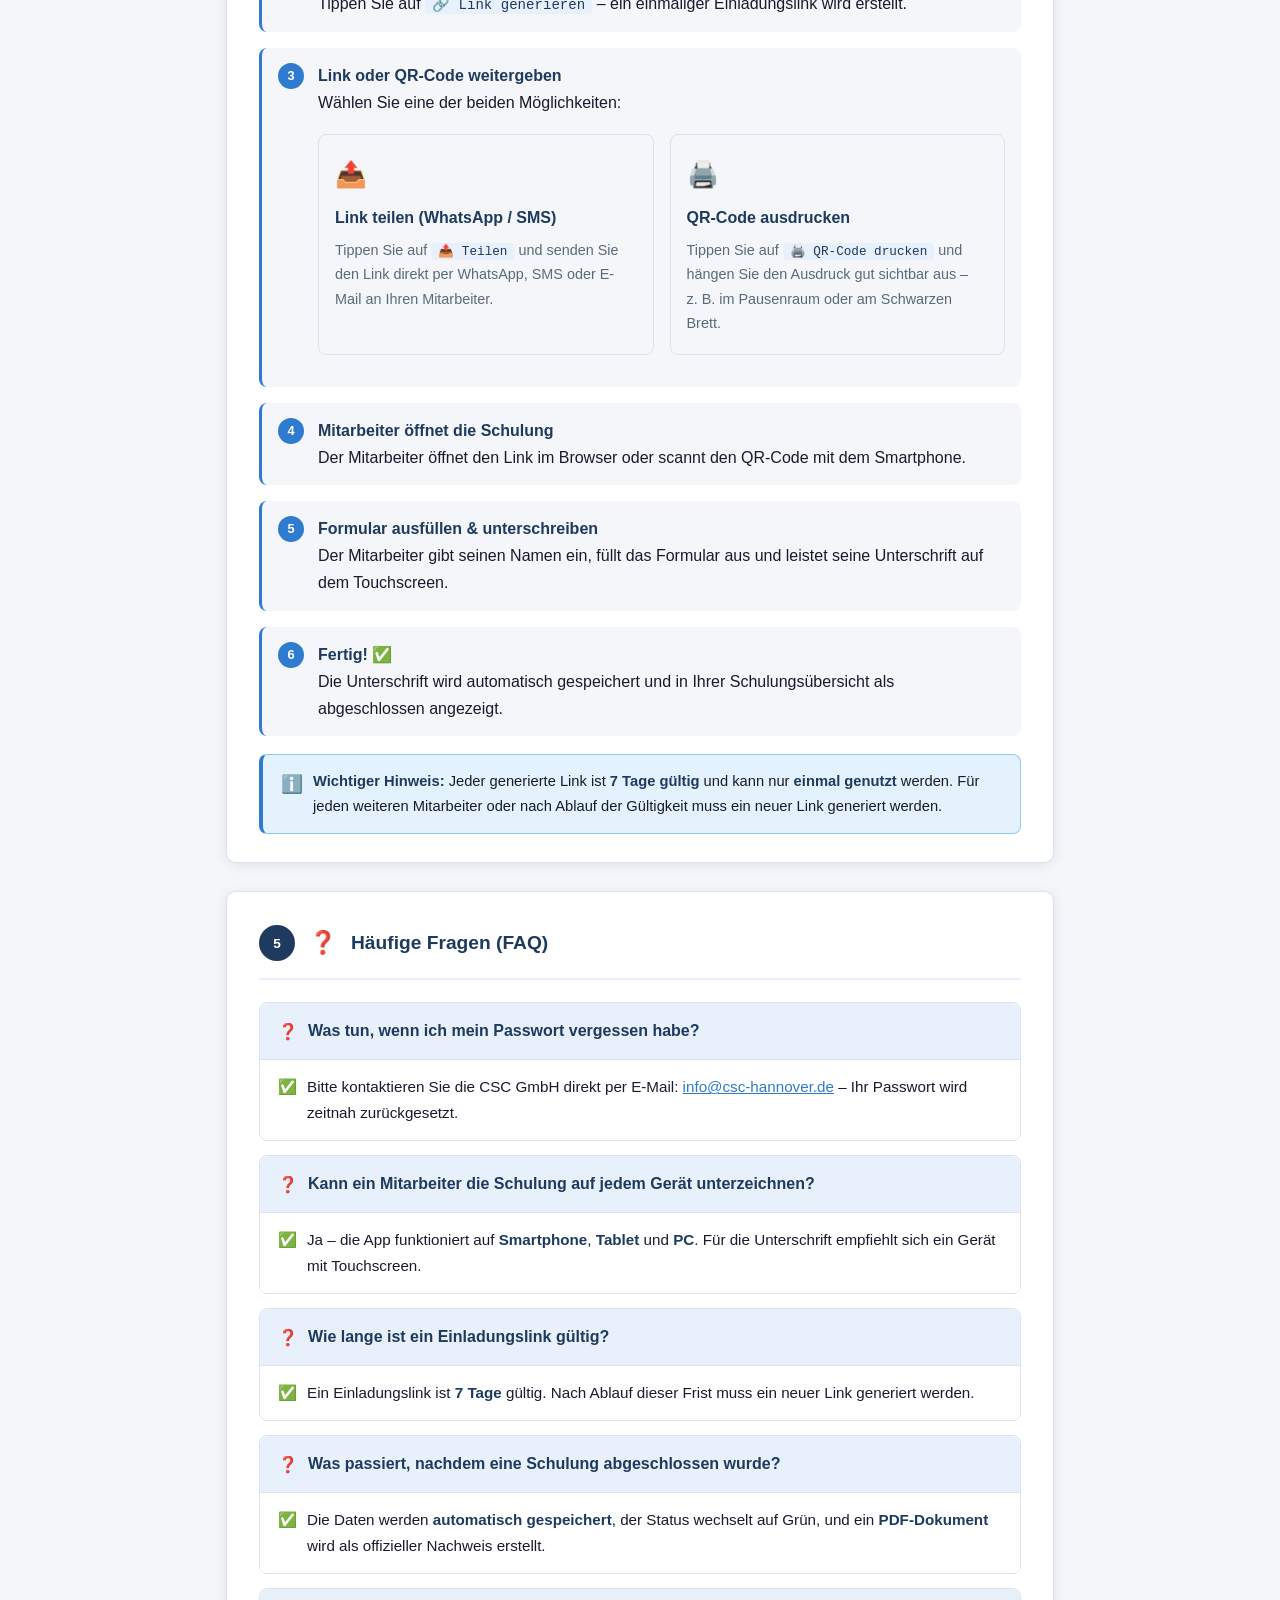
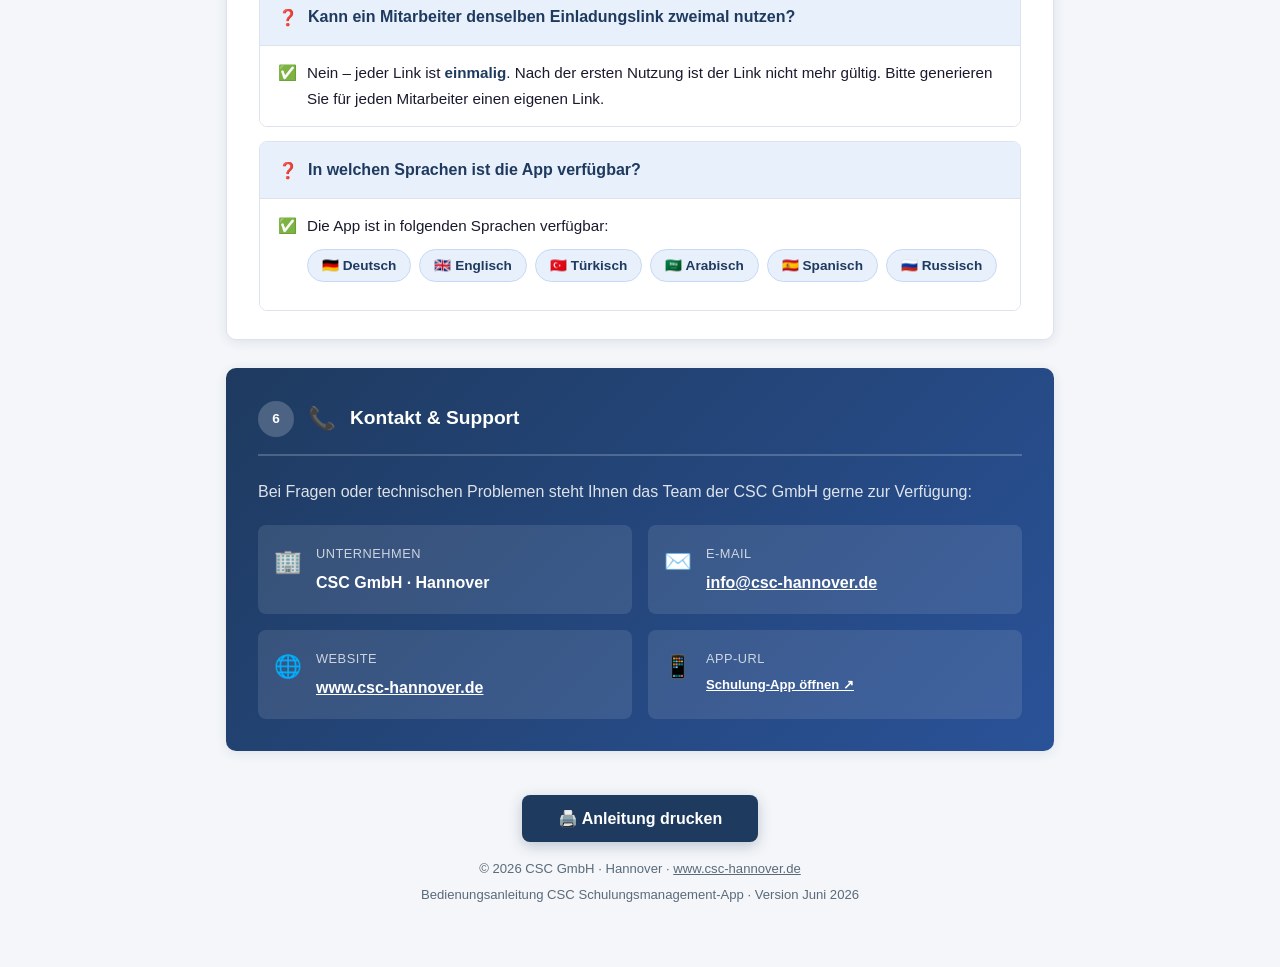
==== commit a1b249fd: "Bedienungsanleitung: URL auf schulung.csc-hannover.de aktualisiert" ====
--- a/anleitung.html
+++ b/anleitung.html
@@ -521,7 +521,7 @@
         <div class="step-content">
           <strong>App aufrufen</strong><br>
           Öffnen Sie Ihren Browser und navigieren Sie zu:<br>
-          <a href="https://thomasschmoldt1967-cpu.github.io/Schulung-app/" target="_blank">https://thomasschmoldt1967-cpu.github.io/Schulung-app/</a>
+          <a href="https://schulung.csc-hannover.de" target="_blank">https://schulung.csc-hannover.de</a>
         </div>
       </li>
       <li>
@@ -835,7 +835,7 @@
         <div class="ci-icon">📱</div>
         <div>
           <div class="ci-label">App-URL</div>
-          <div class="ci-val" style="font-size:0.82rem;word-break:break-all;"><a href="https://thomasschmoldt1967-cpu.github.io/Schulung-app/" target="_blank">Schulung-App öffnen ↗</a></div>
+          <div class="ci-val" style="font-size:0.82rem;word-break:break-all;"><a href="https://schulung.csc-hannover.de" target="_blank">Schulung-App öffnen ↗</a></div>
         </div>
       </div>
     </div>
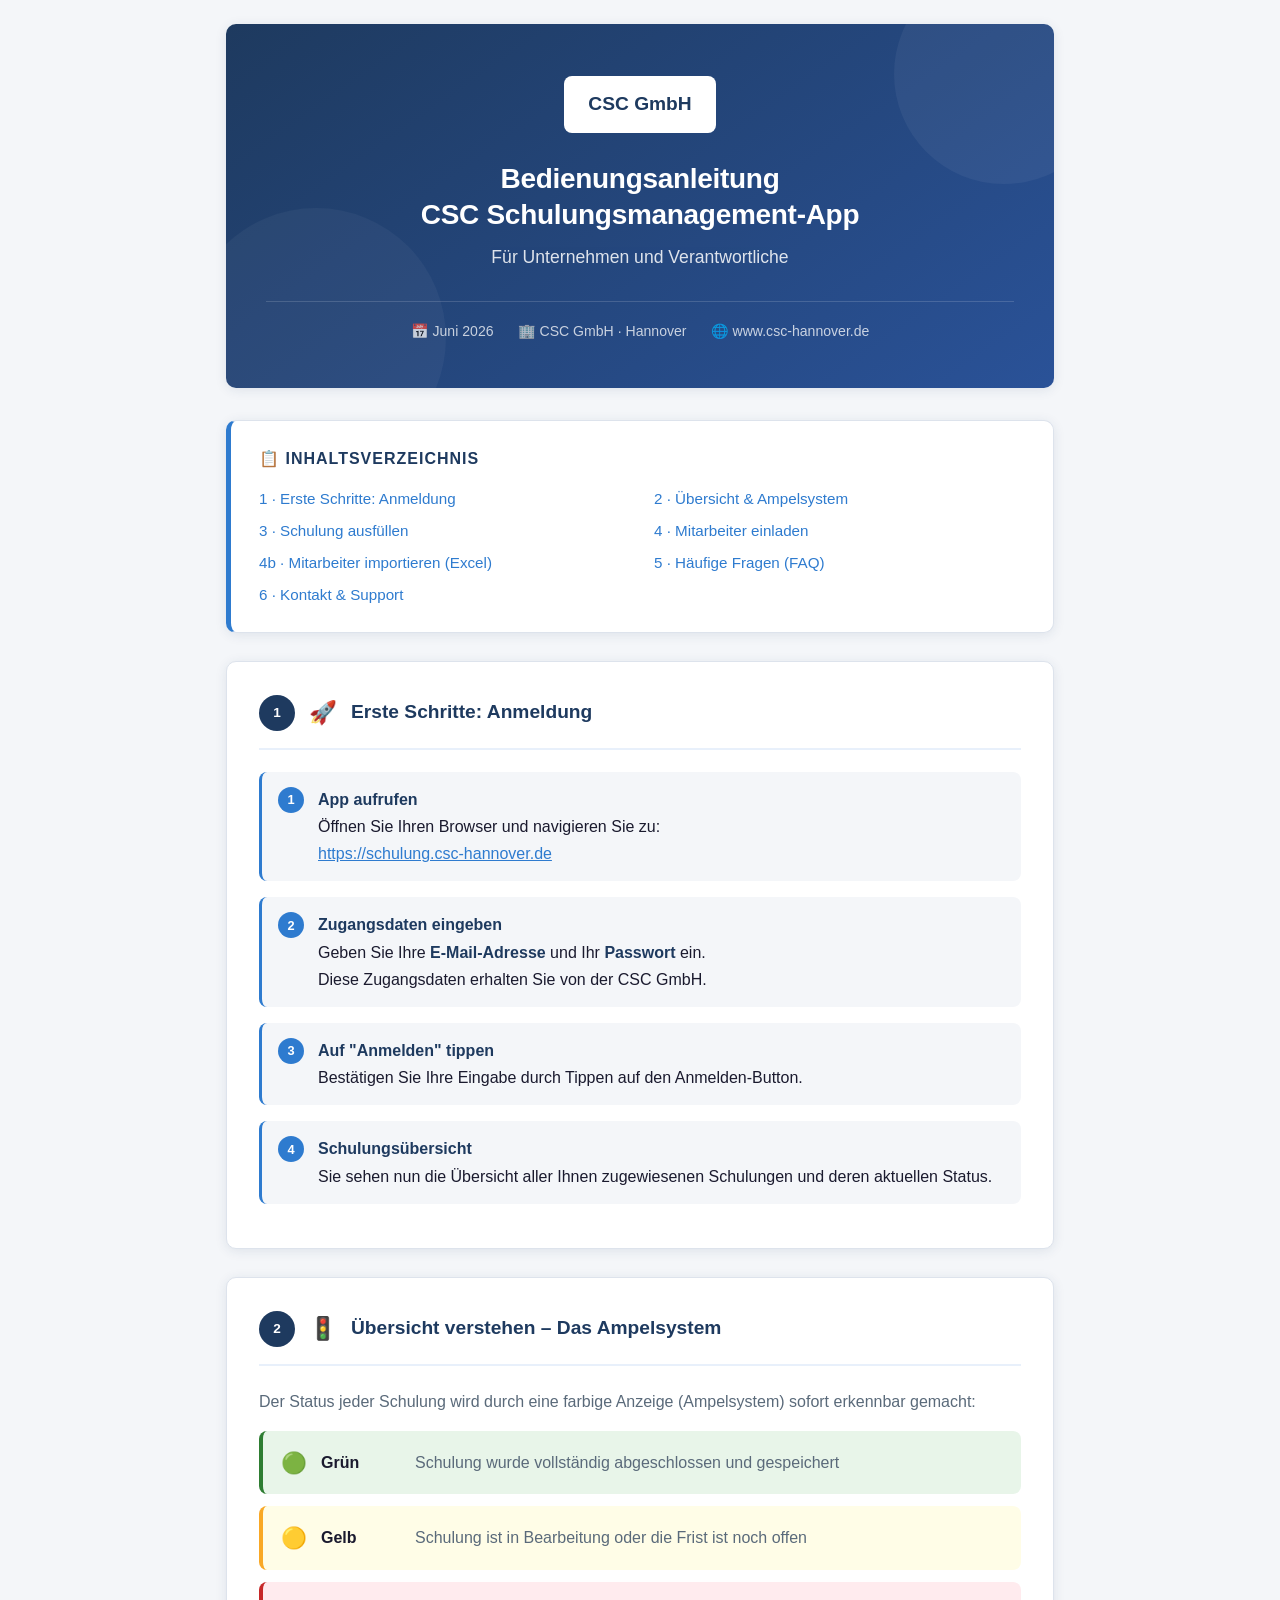
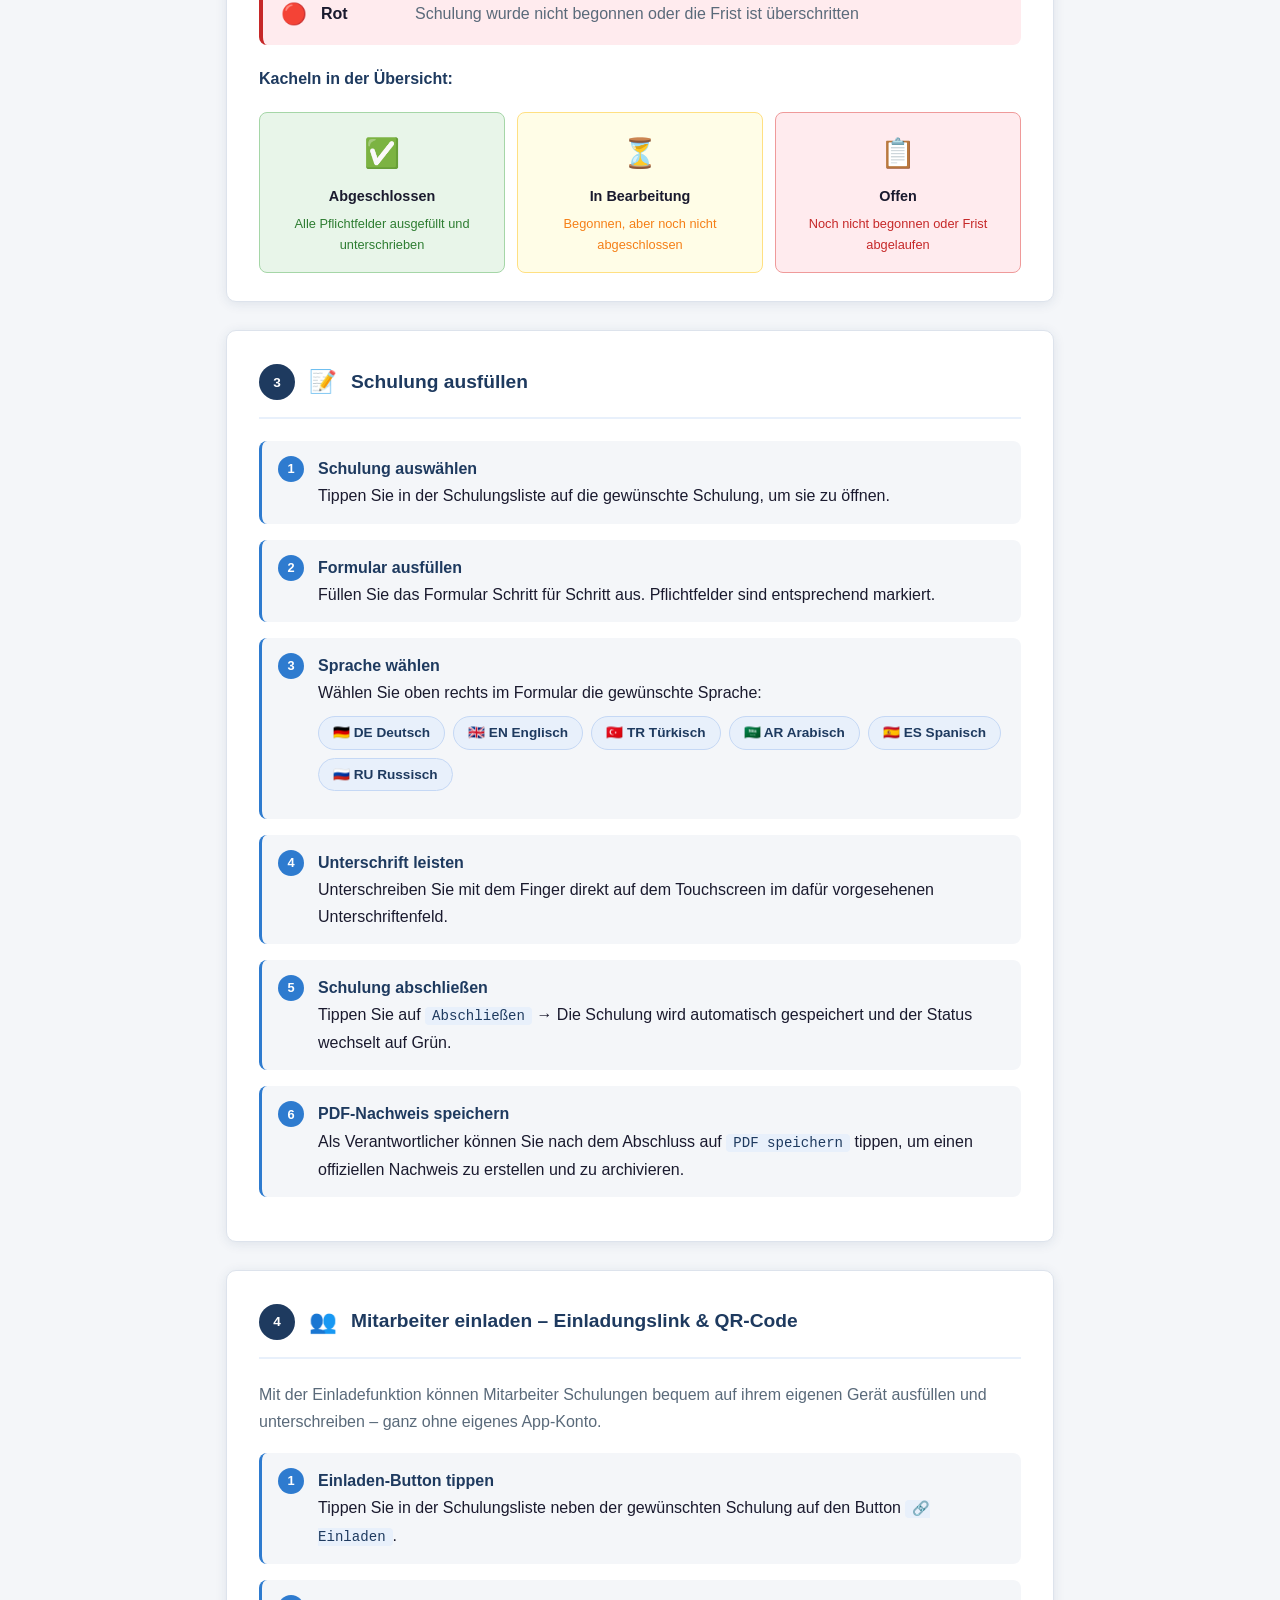
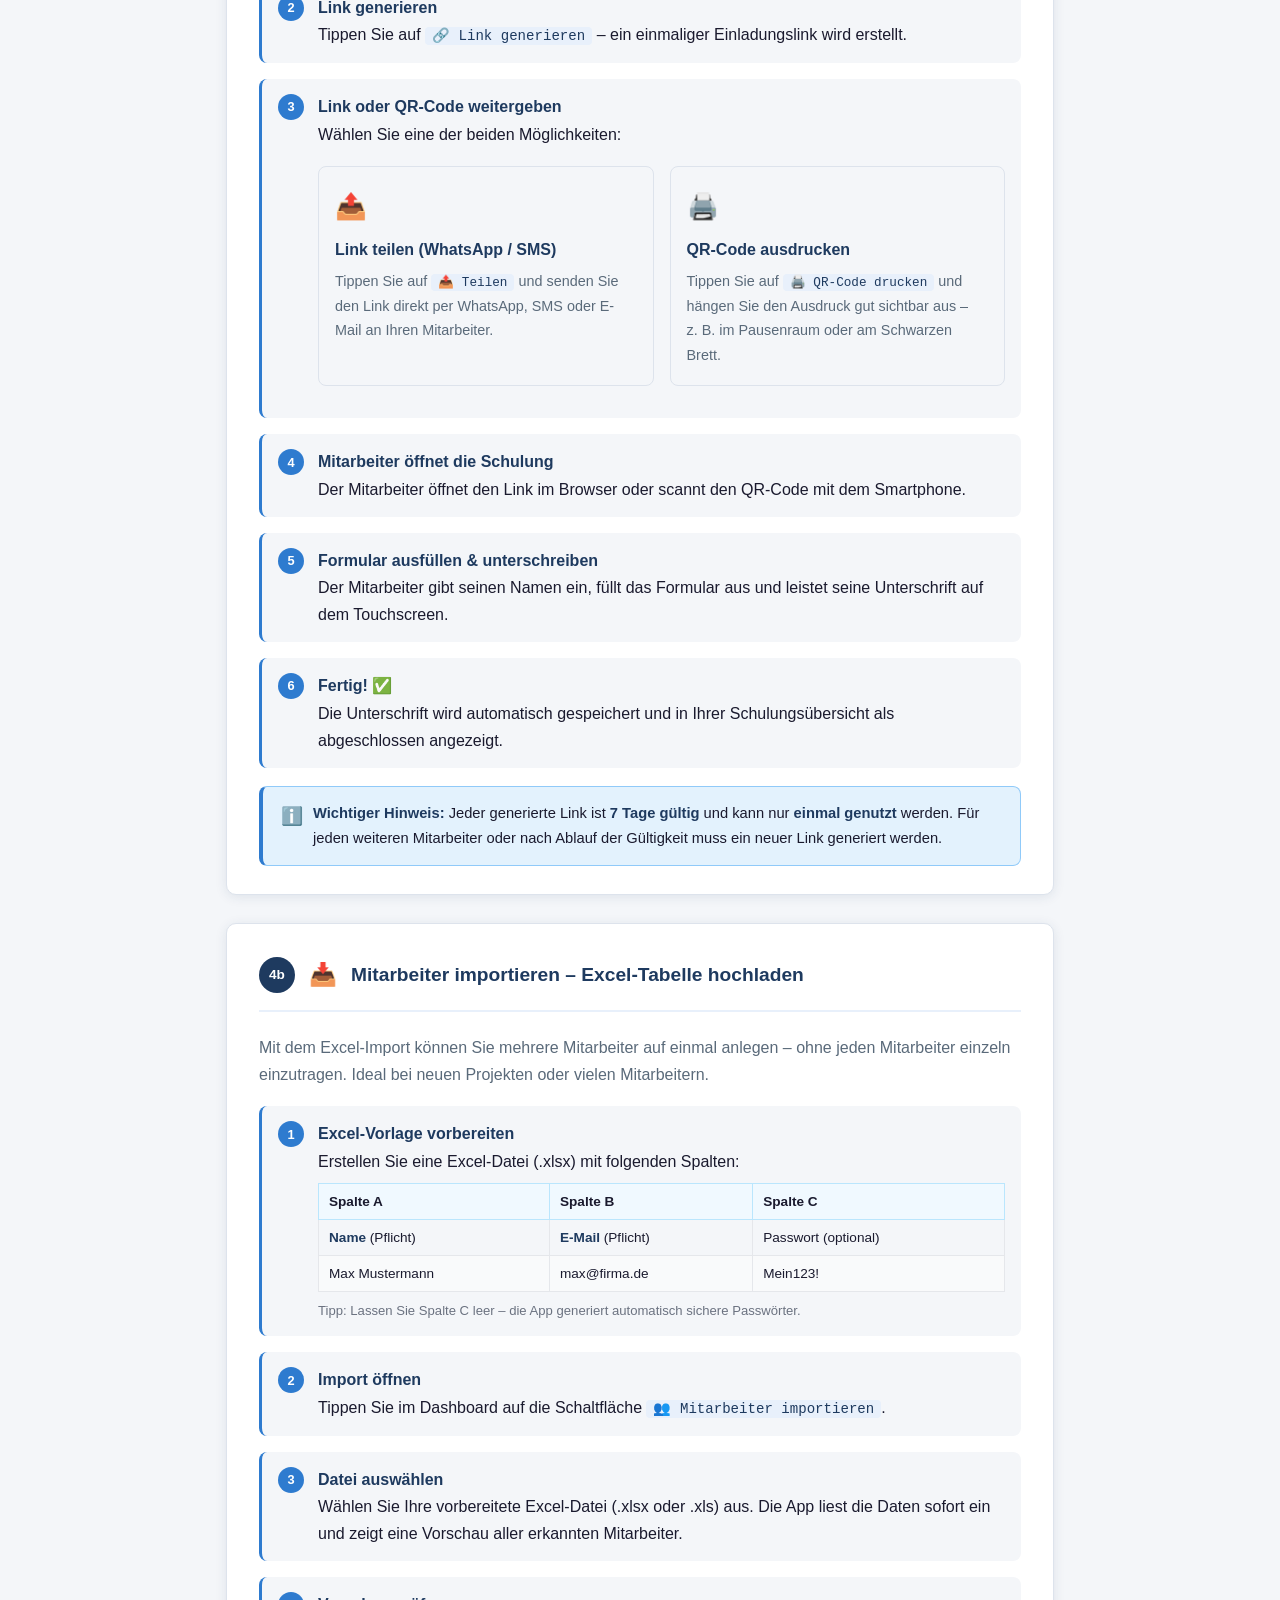
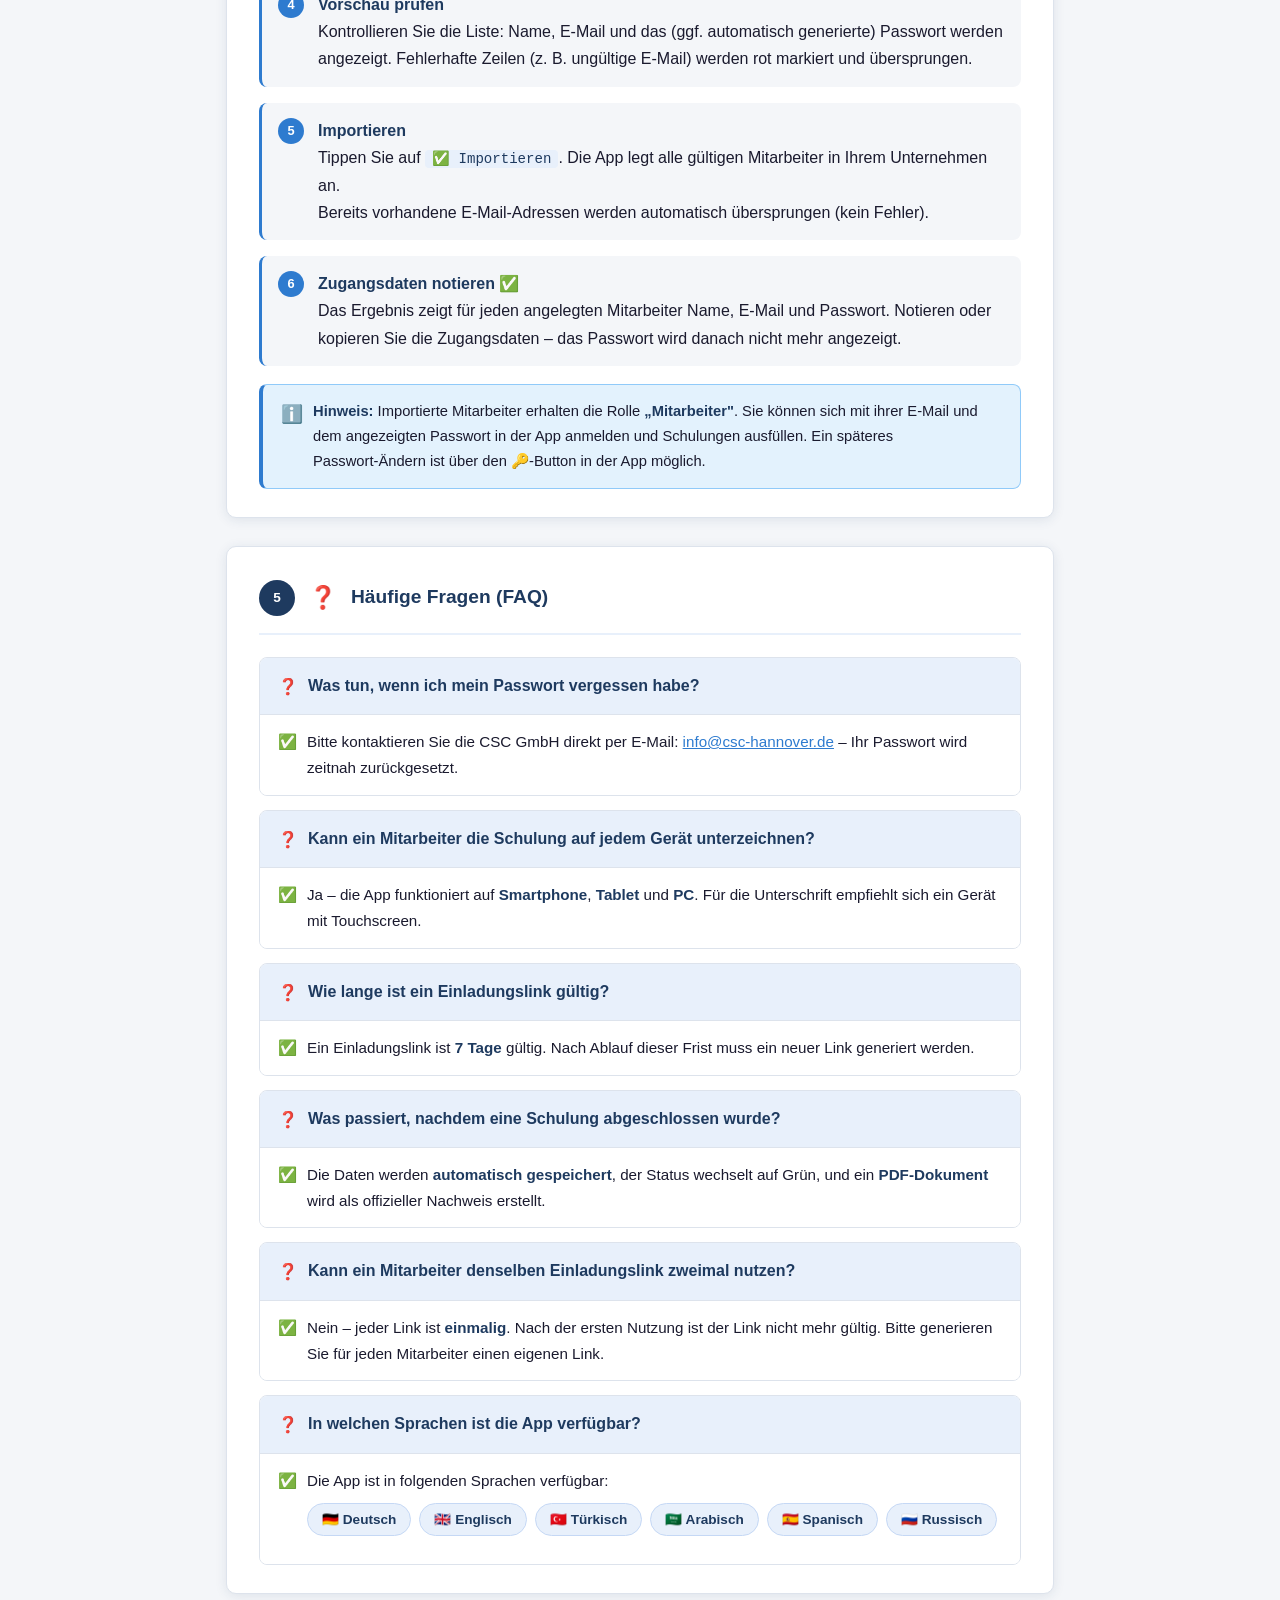
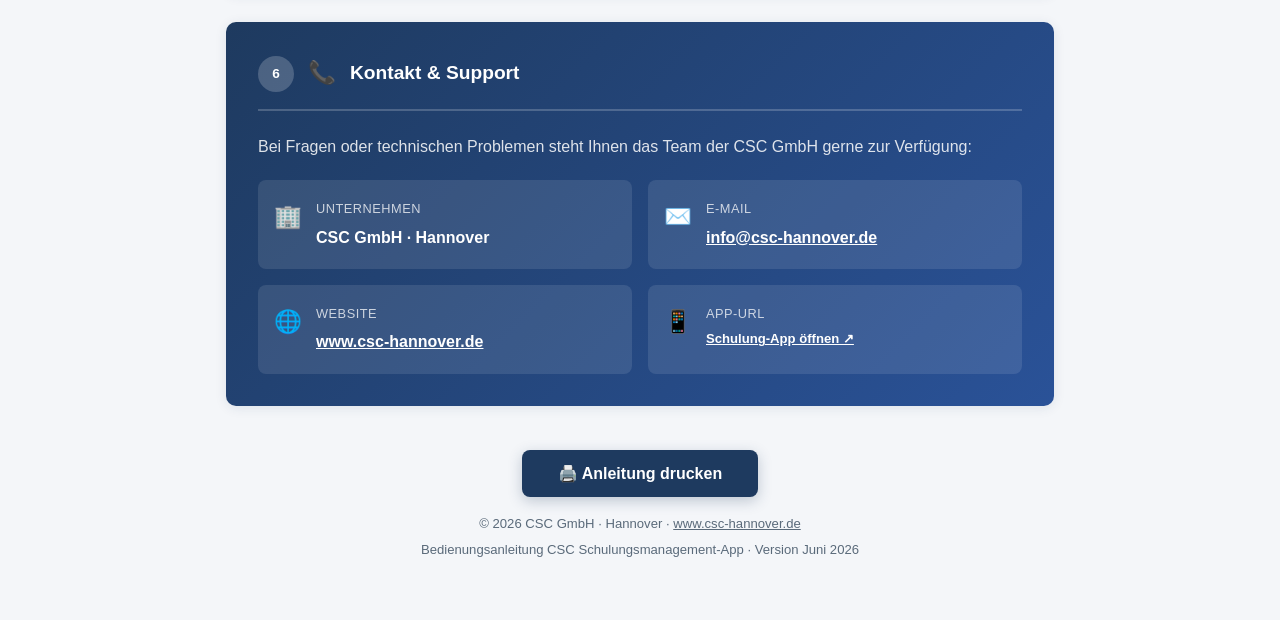
==== commit bb26abbd: "Feature: Mitarbeiter-Import aus Excel (.xlsx) im Kundenbereich - Neuer Button '👥 Mitarbeiter importi" ====
--- a/anleitung.html
+++ b/anleitung.html
@@ -504,6 +504,7 @@
       <li><a href="#sec2">2 · Übersicht &amp; Ampelsystem</a></li>
       <li><a href="#sec3">3 · Schulung ausfüllen</a></li>
       <li><a href="#sec4">4 · Mitarbeiter einladen</a></li>
+      <li><a href="#sec4b">4b · Mitarbeiter importieren (Excel)</a></li>
       <li><a href="#sec5">5 · Häufige Fragen (FAQ)</a></li>
       <li><a href="#sec6">6 · Kontakt &amp; Support</a></li>
     </ul>
@@ -714,6 +715,65 @@
   </div>
 
   <!-- ===== SECTION 5: FAQ ===== -->
+  <div class="section-card" id="sec4b">
+    <div class="section-header">
+      <div class="section-number">4b</div>
+      <div class="section-icon">📥</div>
+      <h2>Mitarbeiter importieren – Excel-Tabelle hochladen</h2>
+    </div>
+    <p style="margin-bottom:18px;color:var(--text-light);">Mit dem Excel-Import können Sie mehrere Mitarbeiter auf einmal anlegen – ohne jeden Mitarbeiter einzeln einzutragen. Ideal bei neuen Projekten oder vielen Mitarbeitern.</p>
+    <ol class="step-list">
+      <li>
+        <div class="step-content">
+          <strong>Excel-Vorlage vorbereiten</strong><br>
+          Erstellen Sie eine Excel-Datei (.xlsx) mit folgenden Spalten:<br>
+          <table style="margin-top:8px;border-collapse:collapse;width:100%;font-size:.85rem">
+            <tr style="background:#f0f9ff"><th style="padding:6px 10px;border:1px solid #bae6fd;text-align:left">Spalte A</th><th style="padding:6px 10px;border:1px solid #bae6fd;text-align:left">Spalte B</th><th style="padding:6px 10px;border:1px solid #bae6fd;text-align:left">Spalte C</th></tr>
+            <tr><td style="padding:6px 10px;border:1px solid #e5e7eb"><strong>Name</strong> (Pflicht)</td><td style="padding:6px 10px;border:1px solid #e5e7eb"><strong>E-Mail</strong> (Pflicht)</td><td style="padding:6px 10px;border:1px solid #e5e7eb">Passwort (optional)</td></tr>
+            <tr style="background:#f9fafb"><td style="padding:6px 10px;border:1px solid #e5e7eb">Max Mustermann</td><td style="padding:6px 10px;border:1px solid #e5e7eb">max@firma.de</td><td style="padding:6px 10px;border:1px solid #e5e7eb">Mein123!</td></tr>
+          </table>
+          <div style="margin-top:8px;font-size:.82rem;color:#6b7280">Tipp: Lassen Sie Spalte C leer – die App generiert automatisch sichere Passwörter.</div>
+        </div>
+      </li>
+      <li>
+        <div class="step-content">
+          <strong>Import öffnen</strong><br>
+          Tippen Sie im Dashboard auf die Schaltfläche <code>👥 Mitarbeiter importieren</code>.
+        </div>
+      </li>
+      <li>
+        <div class="step-content">
+          <strong>Datei auswählen</strong><br>
+          Wählen Sie Ihre vorbereitete Excel-Datei (.xlsx oder .xls) aus. Die App liest die Daten sofort ein und zeigt eine Vorschau aller erkannten Mitarbeiter.
+        </div>
+      </li>
+      <li>
+        <div class="step-content">
+          <strong>Vorschau prüfen</strong><br>
+          Kontrollieren Sie die Liste: Name, E-Mail und das (ggf. automatisch generierte) Passwort werden angezeigt. Fehlerhafte Zeilen (z.&nbsp;B. ungültige E-Mail) werden rot markiert und übersprungen.
+        </div>
+      </li>
+      <li>
+        <div class="step-content">
+          <strong>Importieren</strong><br>
+          Tippen Sie auf <code>✅ Importieren</code>. Die App legt alle gültigen Mitarbeiter in Ihrem Unternehmen an.<br>
+          Bereits vorhandene E-Mail-Adressen werden automatisch übersprungen (kein Fehler).
+        </div>
+      </li>
+      <li>
+        <div class="step-content">
+          <strong>Zugangsdaten notieren ✅</strong><br>
+          Das Ergebnis zeigt für jeden angelegten Mitarbeiter Name, E-Mail und Passwort. Notieren oder kopieren Sie die Zugangsdaten – das Passwort wird danach nicht mehr angezeigt.
+        </div>
+      </li>
+    </ol>
+    <div class="info-box">
+      <span class="info-icon">ℹ️</span>
+      <span><strong>Hinweis:</strong> Importierte Mitarbeiter erhalten die Rolle <strong>„Mitarbeiter"</strong>. Sie können sich mit ihrer E-Mail und dem angezeigten Passwort in der App anmelden und Schulungen ausfüllen. Ein späteres Passwort-Ändern ist über den 🔑-Button in der App möglich.</span>
+    </div>
+  </div>
+
+  <!-- ===== SECTION 5: FAQ ===== -->
   <div class="section-card" id="sec5">
     <div class="section-header">
       <div class="section-number">5</div>
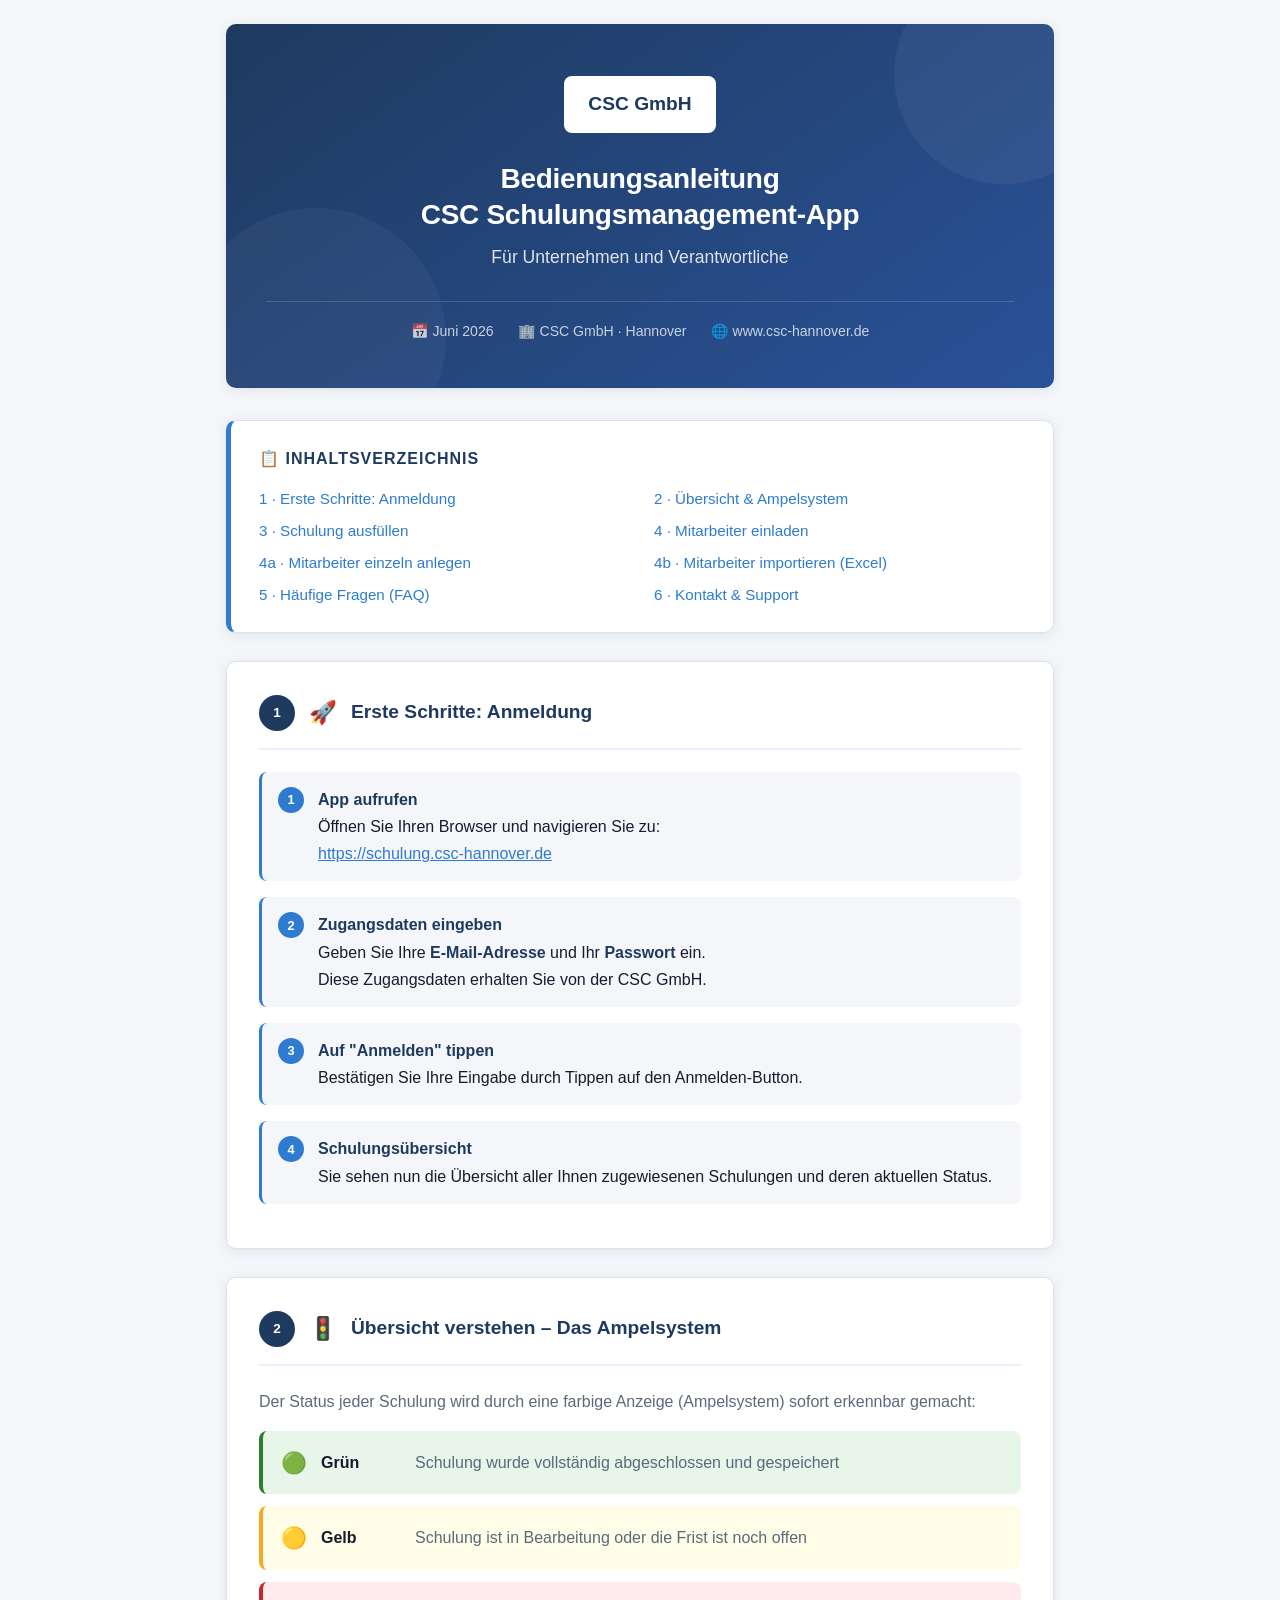
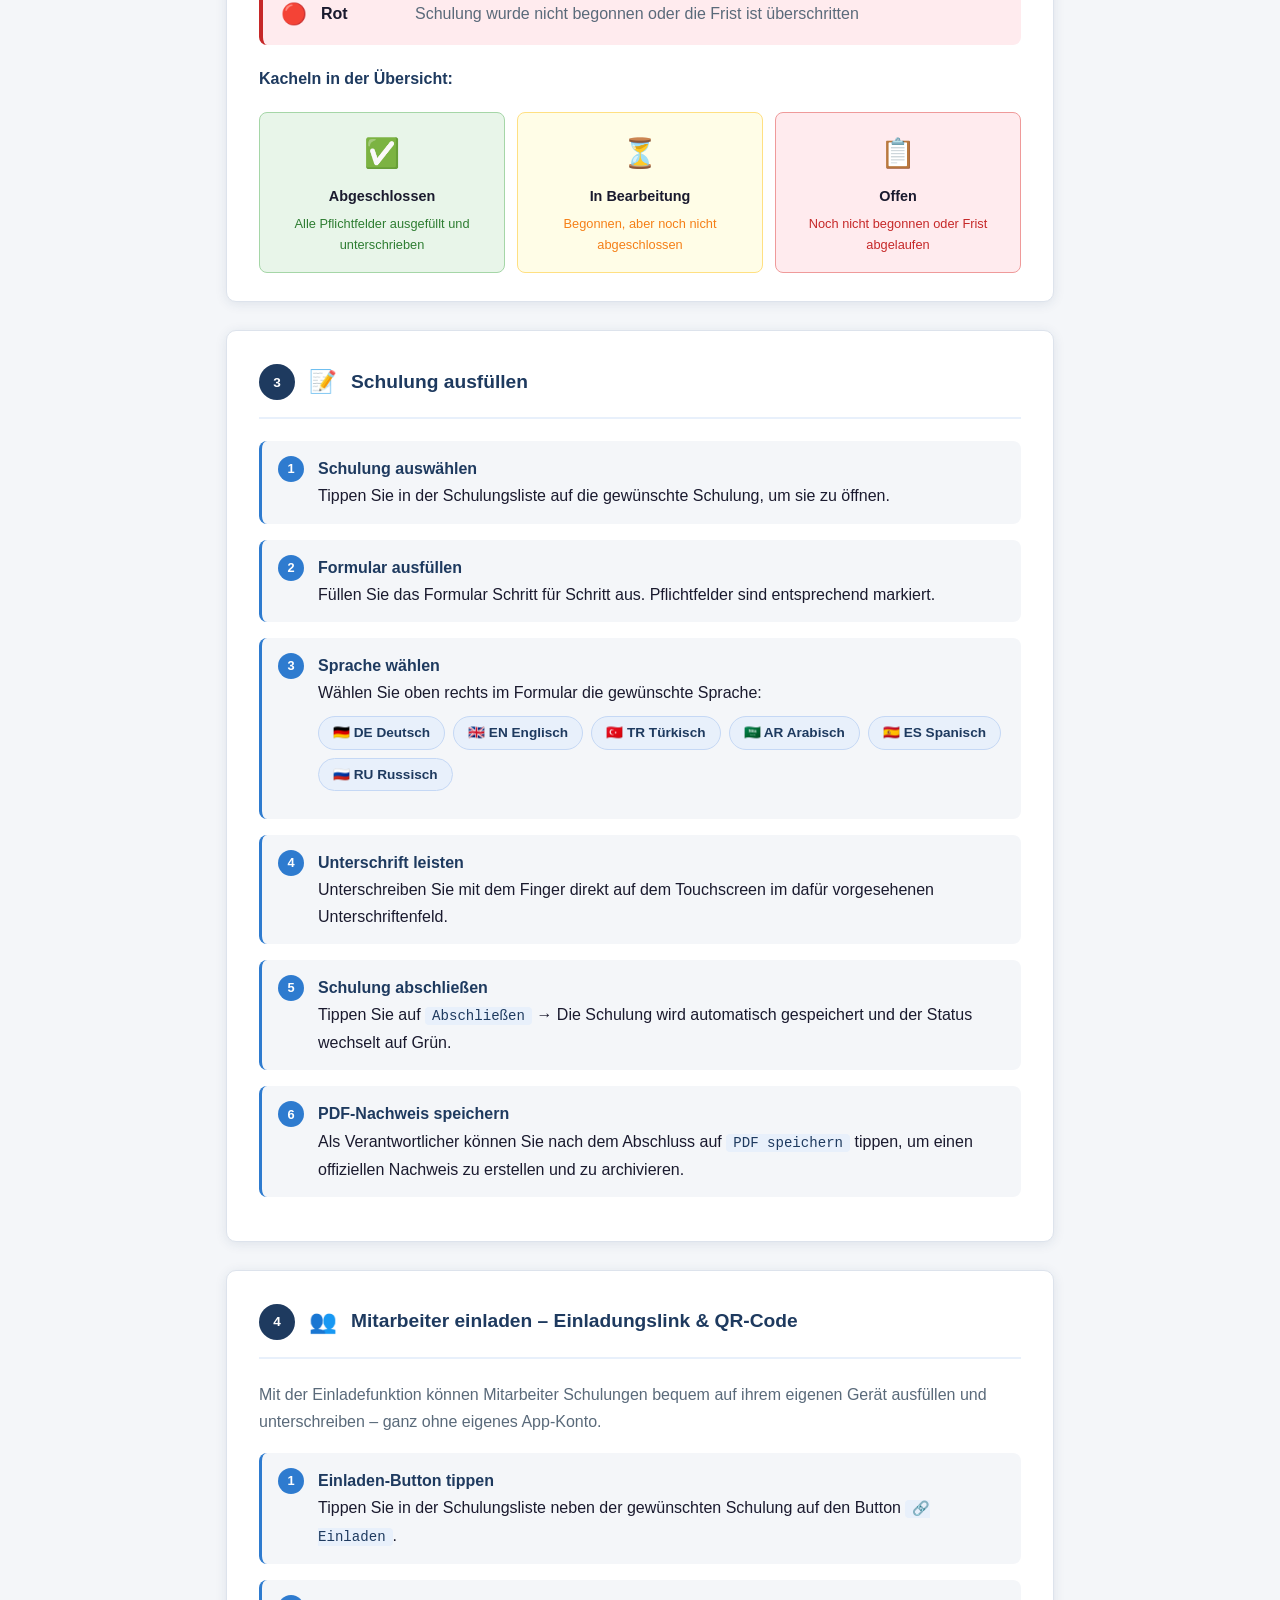
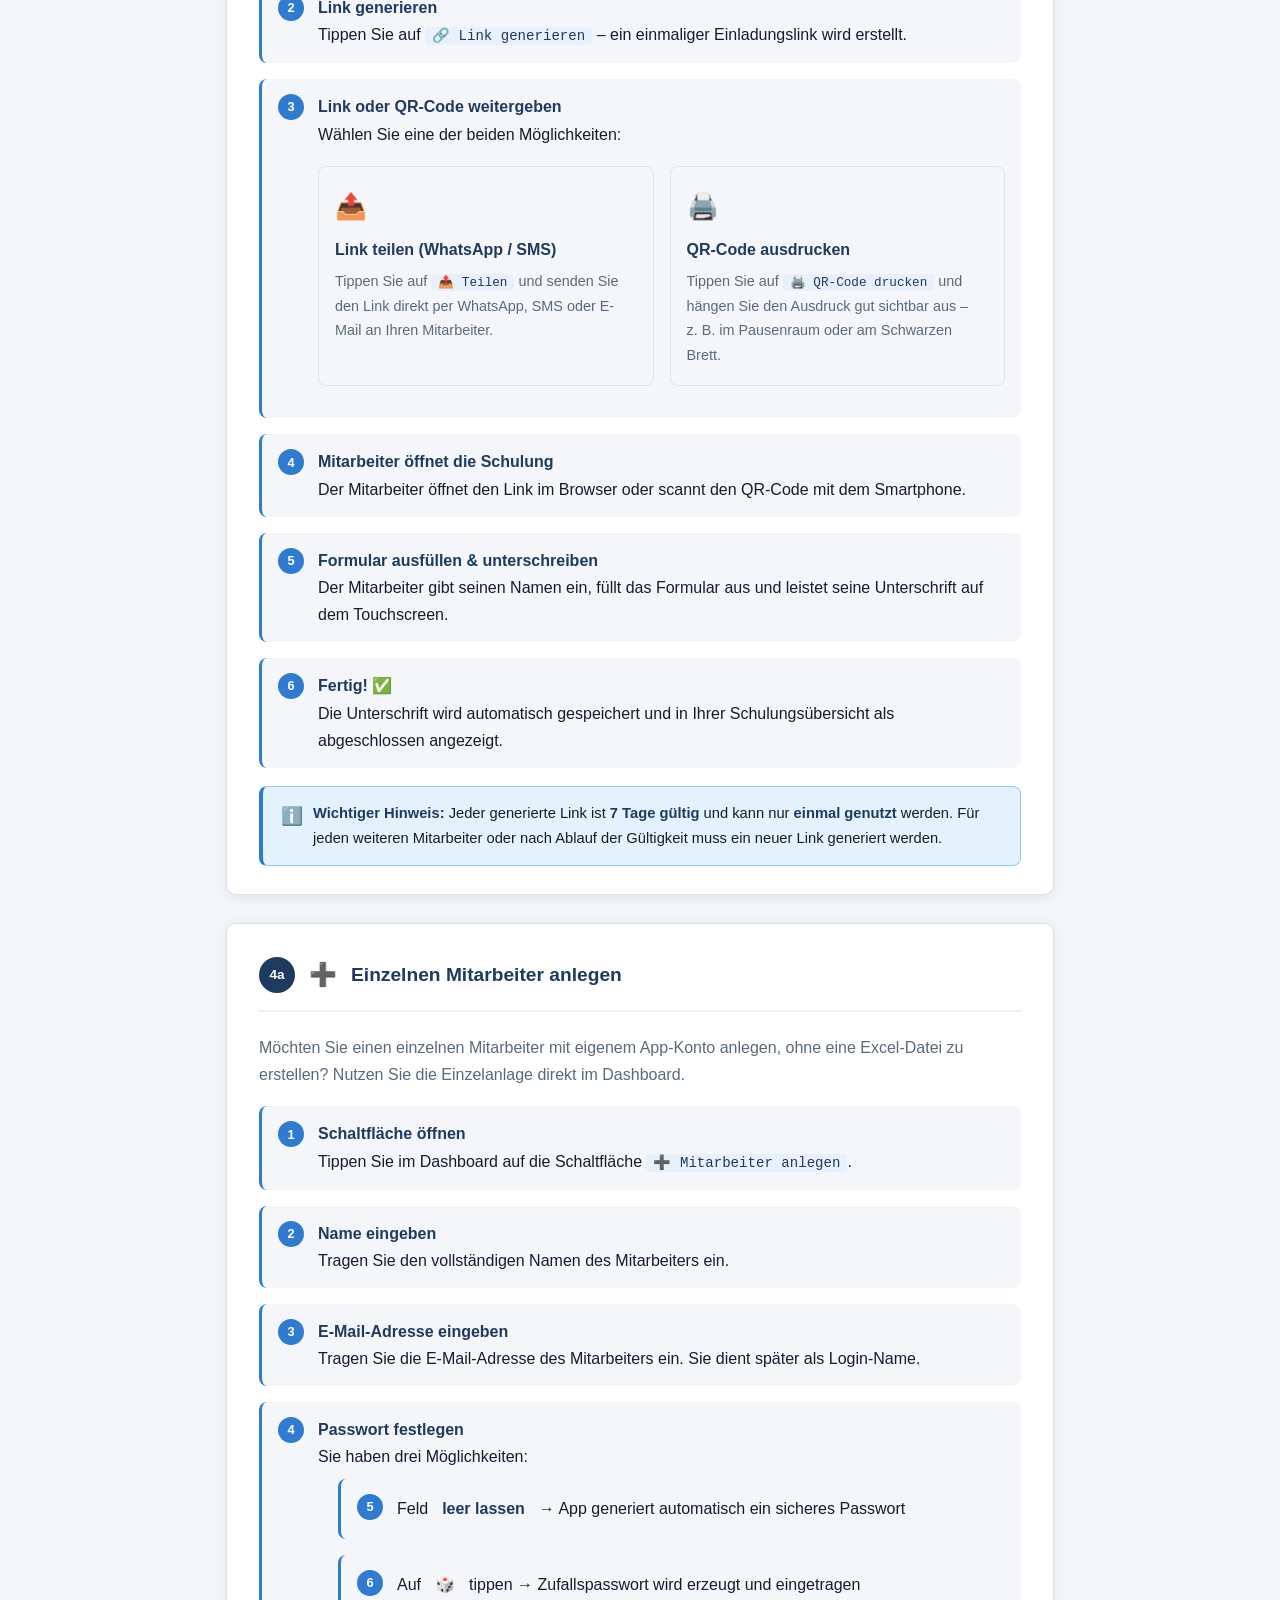
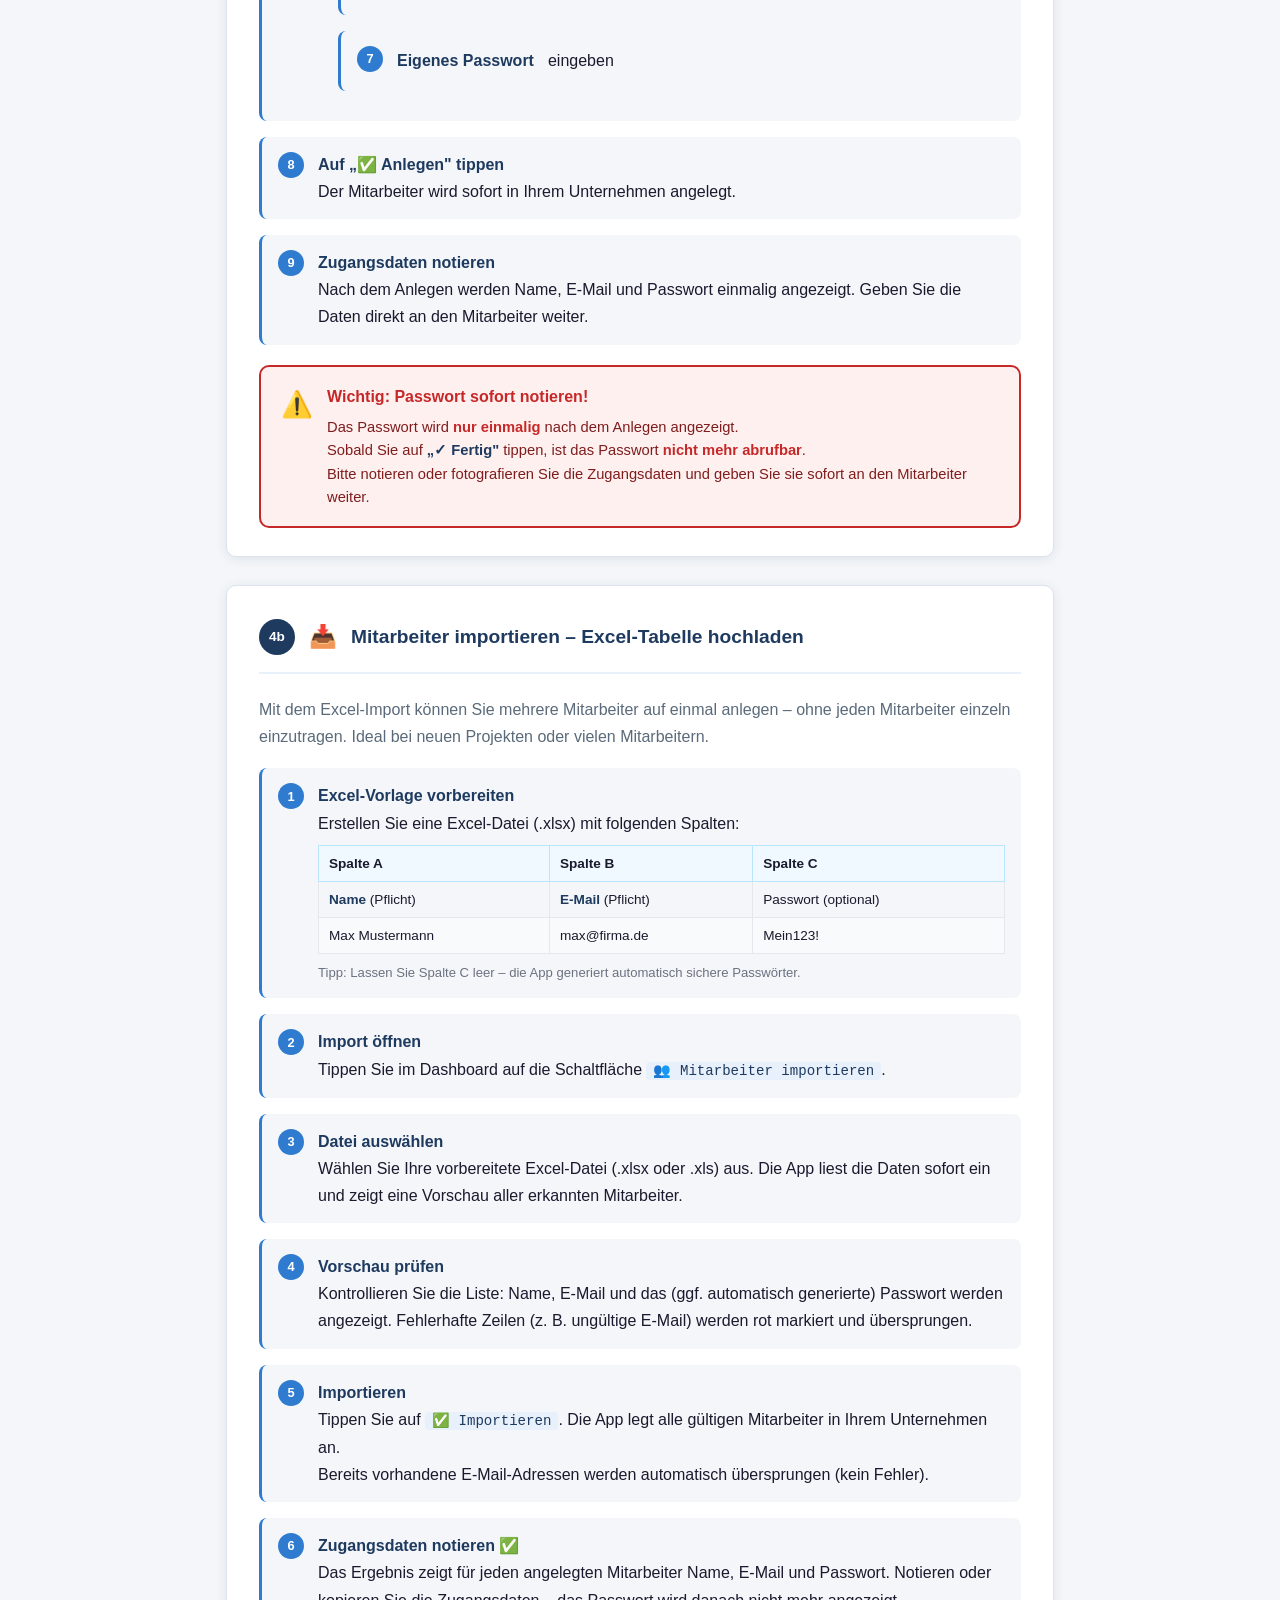
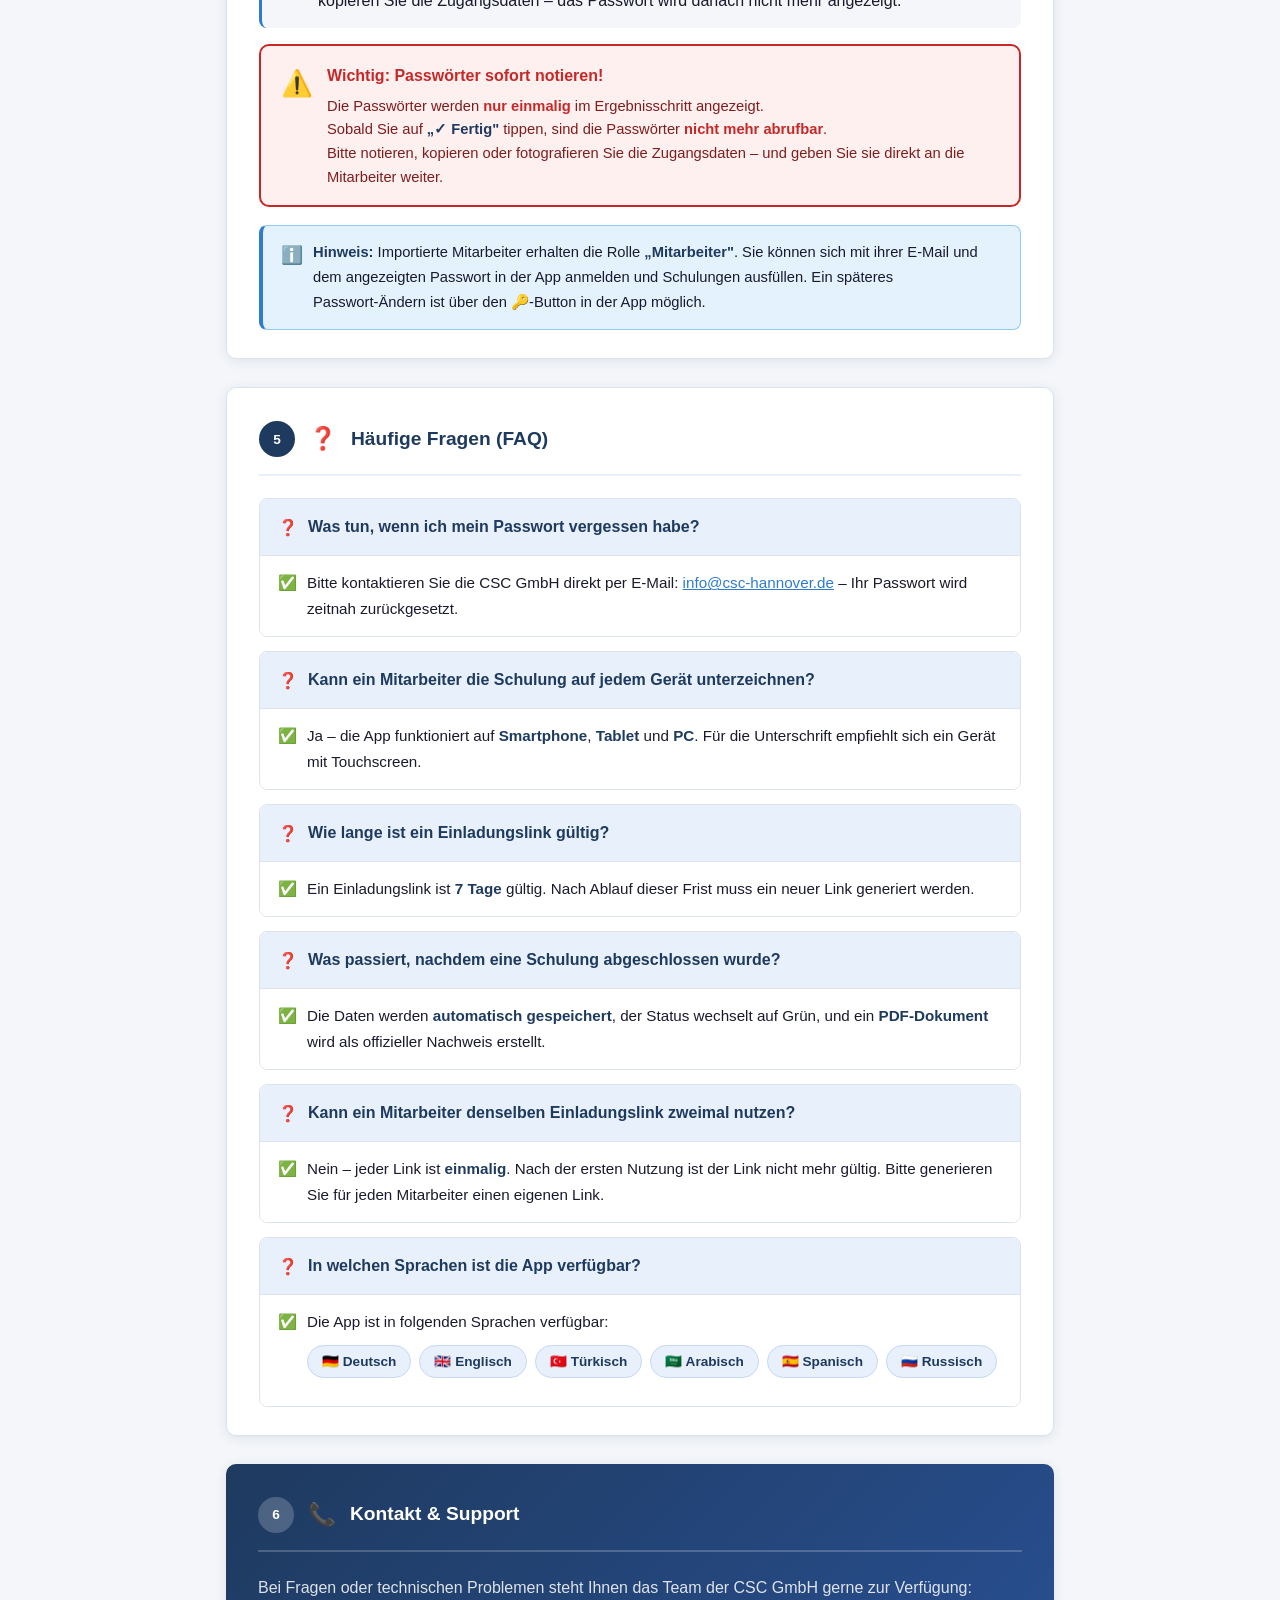
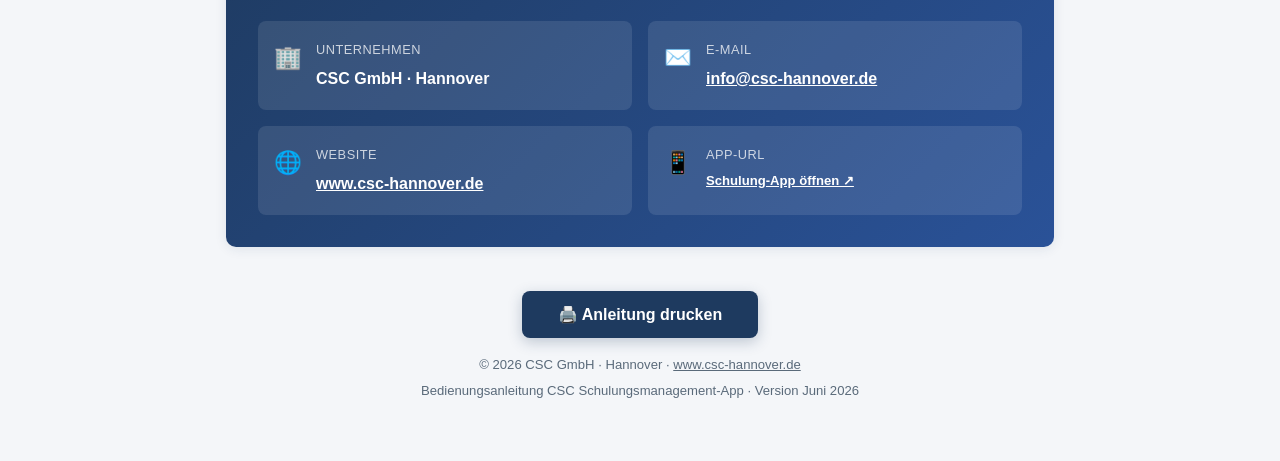
==== commit 30a630c9: "Anleitung: Abschnitt 4a (Einzelanlage Mitarbeiter) + rote Passwort-Warnungen in 4a+4b" ====
--- a/anleitung.html
+++ b/anleitung.html
@@ -504,6 +504,7 @@
       <li><a href="#sec2">2 · Übersicht &amp; Ampelsystem</a></li>
       <li><a href="#sec3">3 · Schulung ausfüllen</a></li>
       <li><a href="#sec4">4 · Mitarbeiter einladen</a></li>
+      <li><a href="#sec4a">4a · Mitarbeiter einzeln anlegen</a></li>
       <li><a href="#sec4b">4b · Mitarbeiter importieren (Excel)</a></li>
       <li><a href="#sec5">5 · Häufige Fragen (FAQ)</a></li>
       <li><a href="#sec6">6 · Kontakt &amp; Support</a></li>
@@ -714,7 +715,73 @@
     </div>
   </div>
 
-  <!-- ===== SECTION 5: FAQ ===== -->
+  <!-- ===== SECTION 4a: EINZELNEN MITARBEITER ANLEGEN ===== -->
+  <div class="section-card" id="sec4a">
+    <div class="section-header">
+      <div class="section-number">4a</div>
+      <div class="section-icon">➕</div>
+      <h2>Einzelnen Mitarbeiter anlegen</h2>
+    </div>
+    <p style="margin-bottom:18px;color:var(--text-light);">Möchten Sie einen einzelnen Mitarbeiter mit eigenem App-Konto anlegen, ohne eine Excel-Datei zu erstellen? Nutzen Sie die Einzelanlage direkt im Dashboard.</p>
+    <ol class="step-list">
+      <li>
+        <div class="step-content">
+          <strong>Schaltfläche öffnen</strong><br>
+          Tippen Sie im Dashboard auf die Schaltfläche <code>➕ Mitarbeiter anlegen</code>.
+        </div>
+      </li>
+      <li>
+        <div class="step-content">
+          <strong>Name eingeben</strong><br>
+          Tragen Sie den vollständigen Namen des Mitarbeiters ein.
+        </div>
+      </li>
+      <li>
+        <div class="step-content">
+          <strong>E-Mail-Adresse eingeben</strong><br>
+          Tragen Sie die E-Mail-Adresse des Mitarbeiters ein. Sie dient später als Login-Name.
+        </div>
+      </li>
+      <li>
+        <div class="step-content">
+          <strong>Passwort festlegen</strong><br>
+          Sie haben drei Möglichkeiten:<br>
+          <ul style="margin-top:8px;padding-left:20px;line-height:2">
+            <li>Feld <strong>leer lassen</strong> → App generiert automatisch ein sicheres Passwort</li>
+            <li>Auf <strong>🎲</strong> tippen → Zufallspasswort wird erzeugt und eingetragen</li>
+            <li><strong>Eigenes Passwort</strong> eingeben</li>
+          </ul>
+        </div>
+      </li>
+      <li>
+        <div class="step-content">
+          <strong>Auf „✅ Anlegen" tippen</strong><br>
+          Der Mitarbeiter wird sofort in Ihrem Unternehmen angelegt.
+        </div>
+      </li>
+      <li>
+        <div class="step-content">
+          <strong>Zugangsdaten notieren</strong><br>
+          Nach dem Anlegen werden Name, E-Mail und Passwort einmalig angezeigt. Geben Sie die Daten direkt an den Mitarbeiter weiter.
+        </div>
+      </li>
+    </ol>
+
+    <!-- ROTE PASSWORT-WARNUNG -->
+    <div style="background:#fff0f0;border:2px solid #c62828;border-radius:10px;padding:16px 20px;margin-top:20px;display:flex;align-items:flex-start;gap:14px;">
+      <span style="font-size:1.6rem;flex-shrink:0;">⚠️</span>
+      <div>
+        <div style="font-weight:700;color:#c62828;font-size:1rem;margin-bottom:6px;">Wichtig: Passwort sofort notieren!</div>
+        <div style="color:#7f1d1d;font-size:0.92rem;line-height:1.6;">
+          Das Passwort wird <strong style="color:#c62828;">nur einmalig</strong> nach dem Anlegen angezeigt.<br>
+          Sobald Sie auf <strong>„✓ Fertig"</strong> tippen, ist das Passwort <strong style="color:#c62828;">nicht mehr abrufbar</strong>.<br>
+          Bitte notieren oder fotografieren Sie die Zugangsdaten und geben Sie sie sofort an den Mitarbeiter weiter.
+        </div>
+      </div>
+    </div>
+  </div>
+
+  <!-- ===== SECTION 4b: EXCEL-IMPORT ===== -->
   <div class="section-card" id="sec4b">
     <div class="section-header">
       <div class="section-number">4b</div>
@@ -767,6 +834,20 @@
         </div>
       </li>
     </ol>
+
+    <!-- ROTE PASSWORT-WARNUNG -->
+    <div style="background:#fff0f0;border:2px solid #c62828;border-radius:10px;padding:16px 20px;margin-top:4px;margin-bottom:16px;display:flex;align-items:flex-start;gap:14px;">
+      <span style="font-size:1.6rem;flex-shrink:0;">⚠️</span>
+      <div>
+        <div style="font-weight:700;color:#c62828;font-size:1rem;margin-bottom:6px;">Wichtig: Passwörter sofort notieren!</div>
+        <div style="color:#7f1d1d;font-size:0.92rem;line-height:1.6;">
+          Die Passwörter werden <strong style="color:#c62828;">nur einmalig</strong> im Ergebnisschritt angezeigt.<br>
+          Sobald Sie auf <strong>„✓ Fertig"</strong> tippen, sind die Passwörter <strong style="color:#c62828;">nicht mehr abrufbar</strong>.<br>
+          Bitte notieren, kopieren oder fotografieren Sie die Zugangsdaten – und geben Sie sie direkt an die Mitarbeiter weiter.
+        </div>
+      </div>
+    </div>
+
     <div class="info-box">
       <span class="info-icon">ℹ️</span>
       <span><strong>Hinweis:</strong> Importierte Mitarbeiter erhalten die Rolle <strong>„Mitarbeiter"</strong>. Sie können sich mit ihrer E-Mail und dem angezeigten Passwort in der App anmelden und Schulungen ausfüllen. Ein späteres Passwort-Ändern ist über den 🔑-Button in der App möglich.</span>
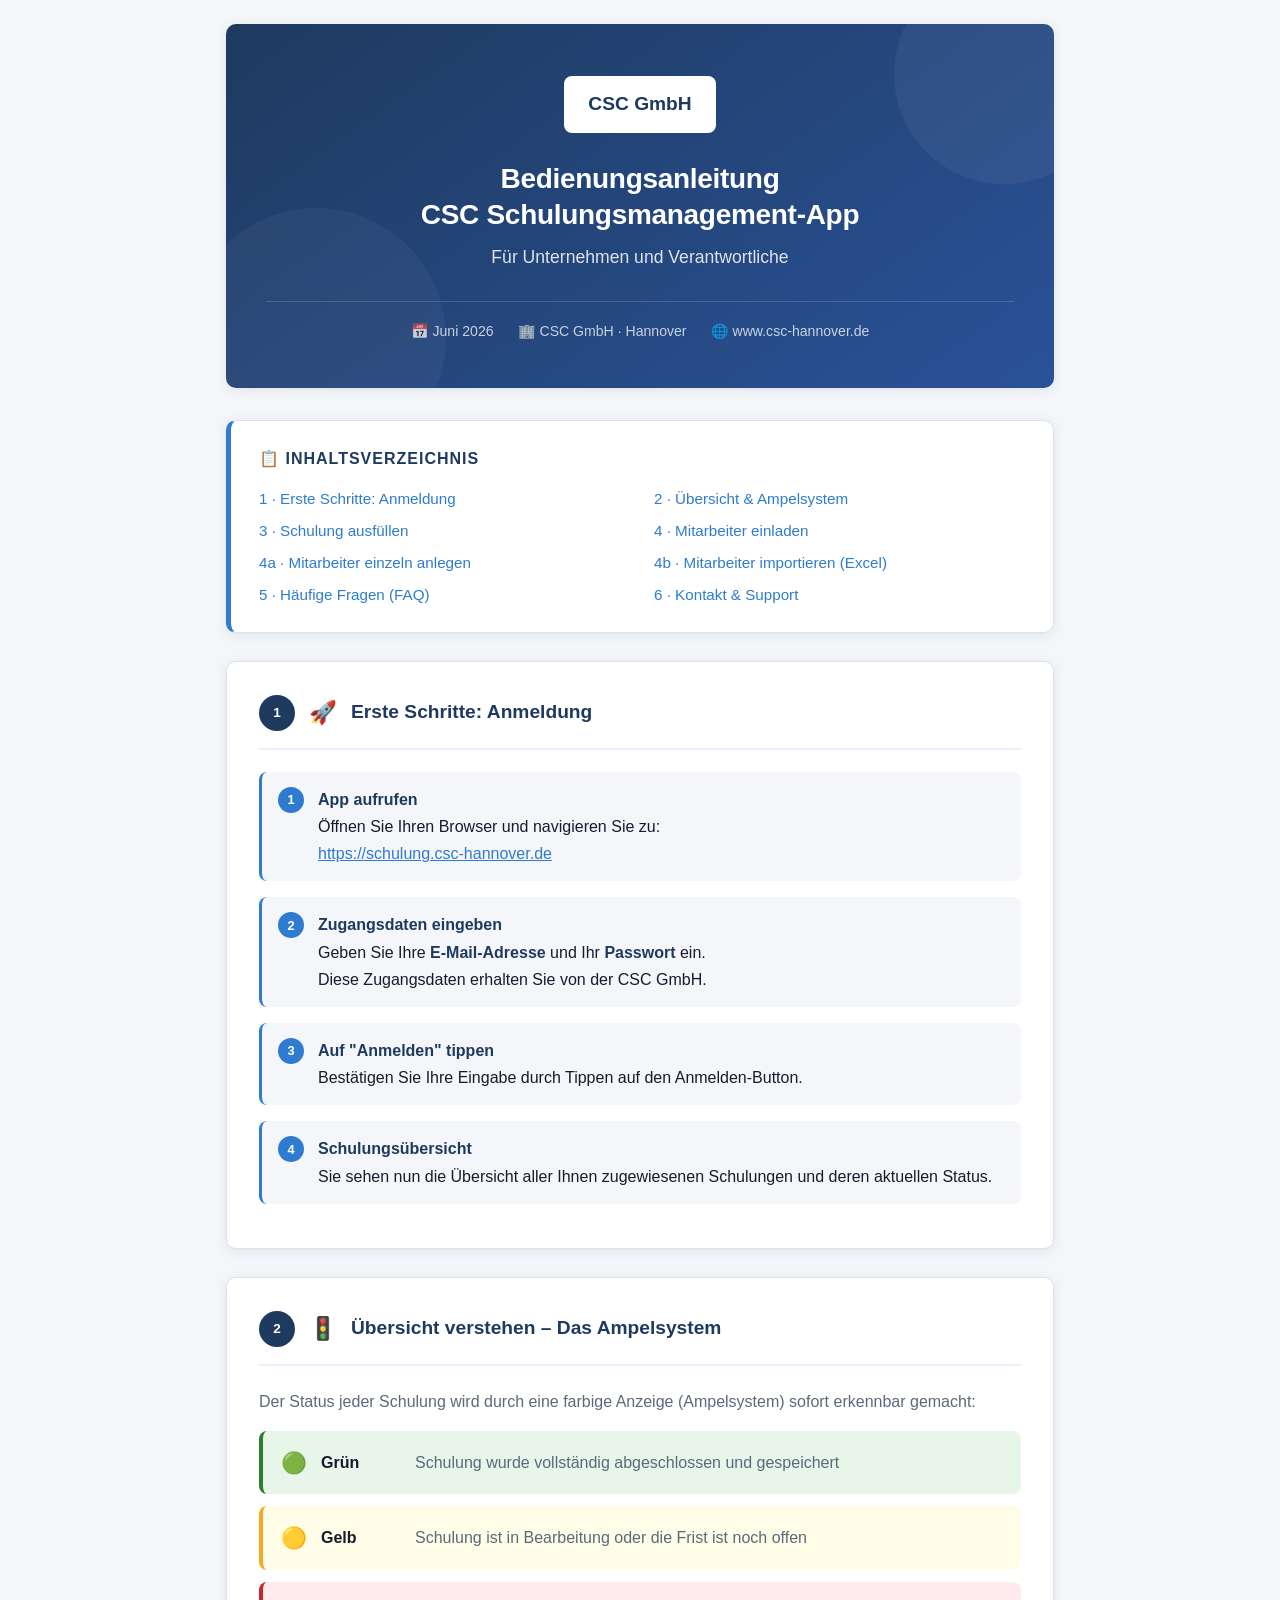
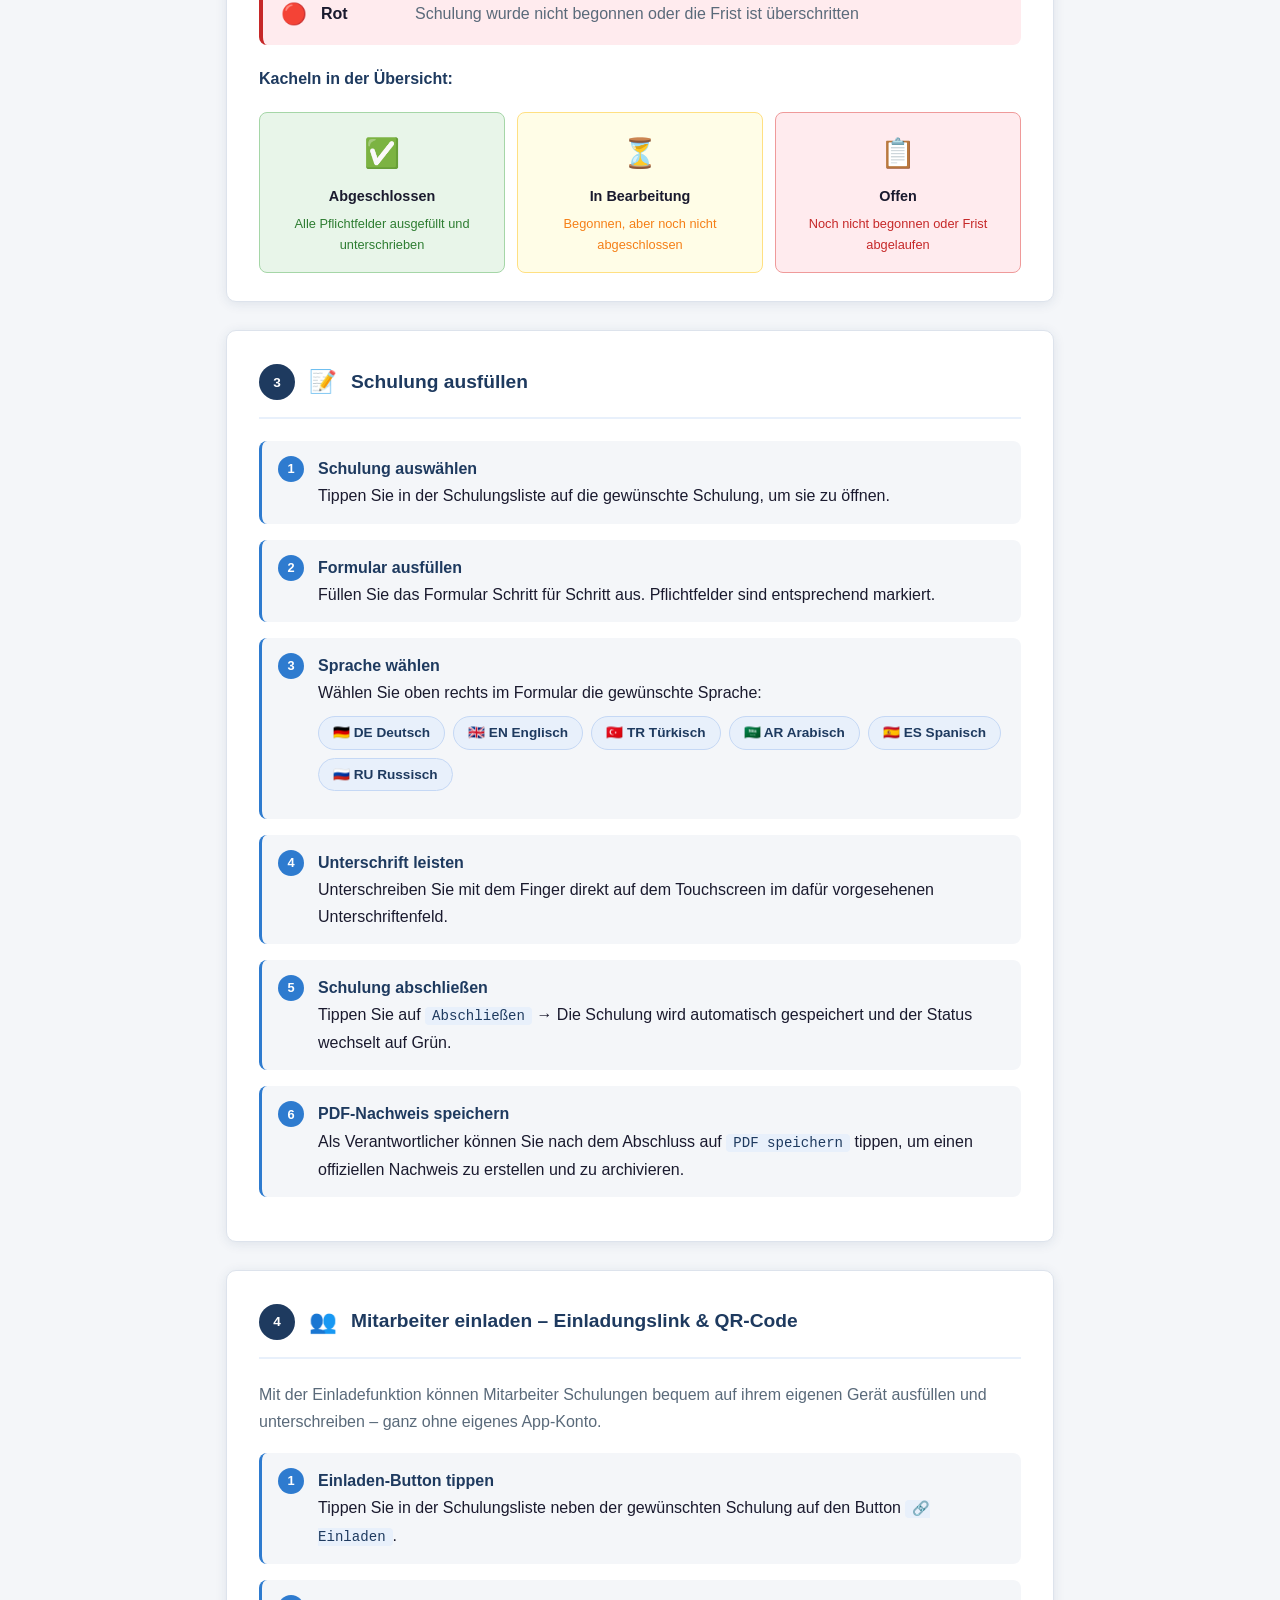
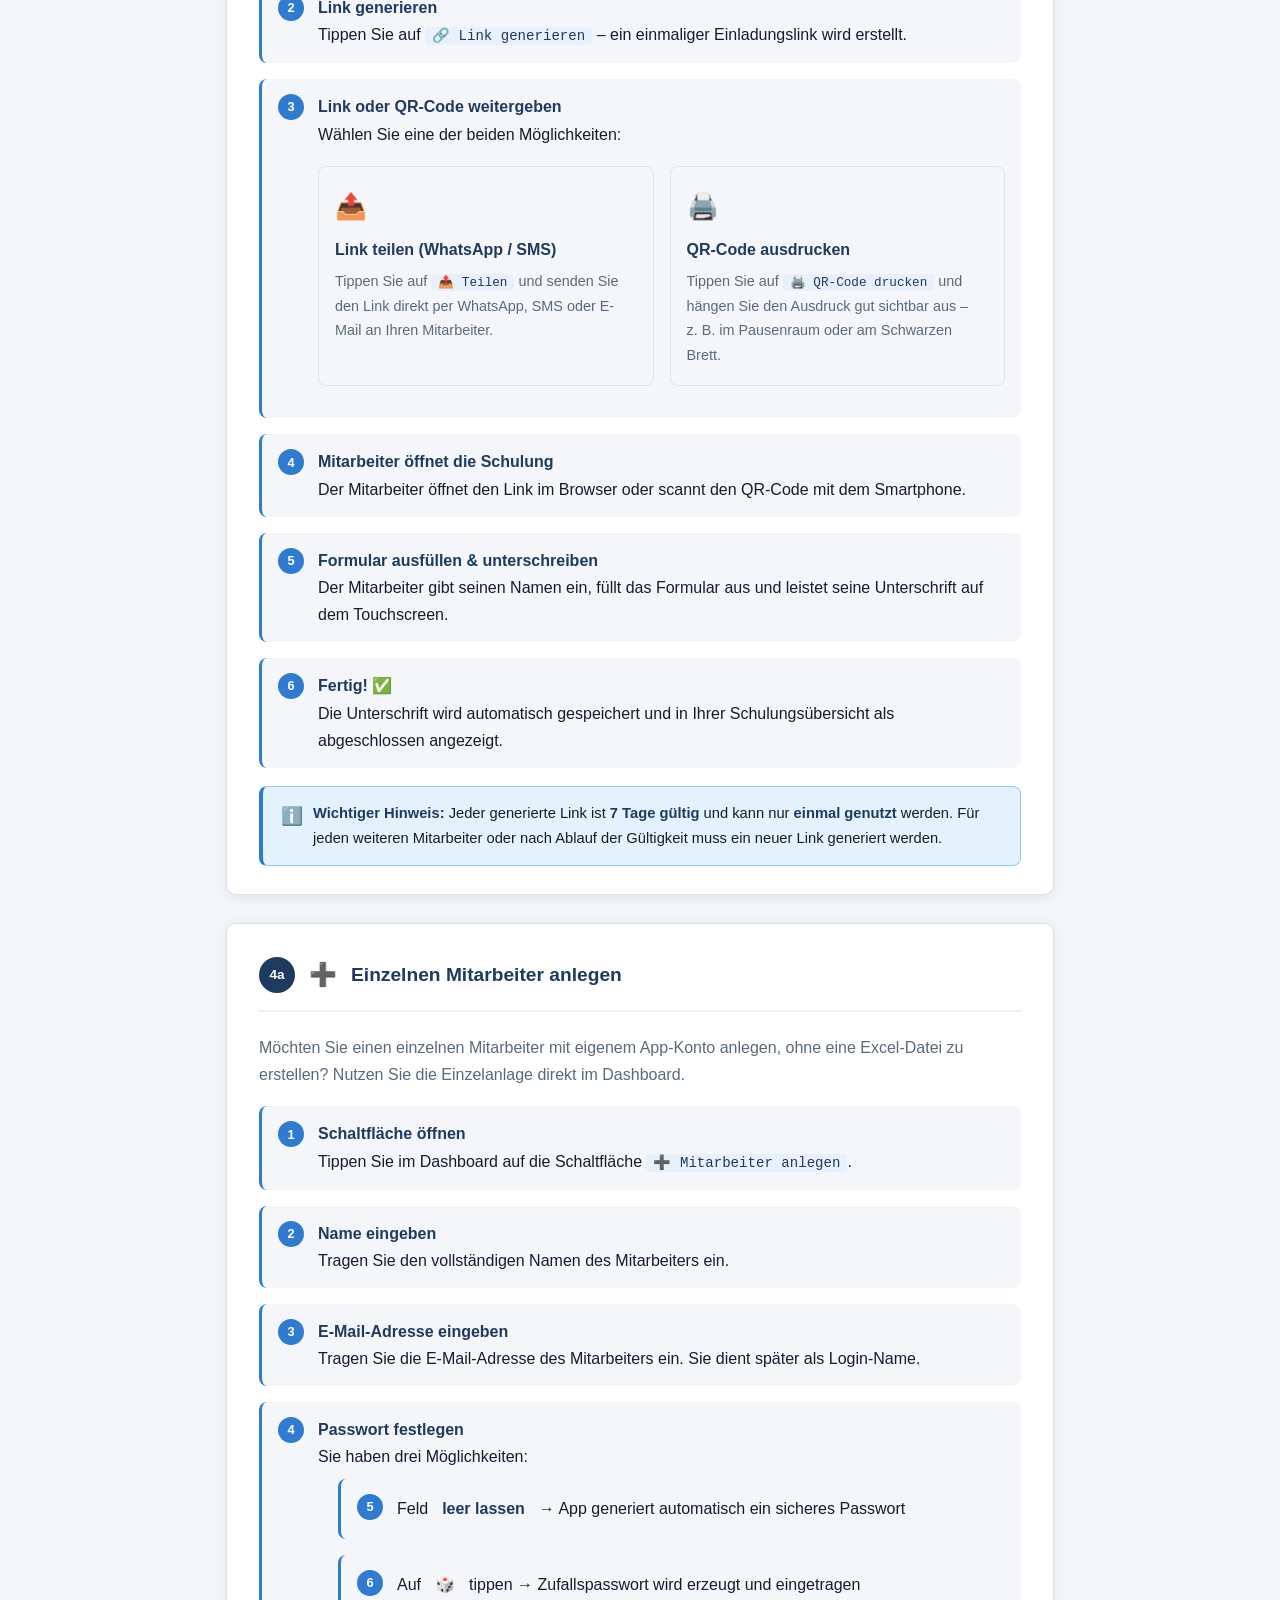
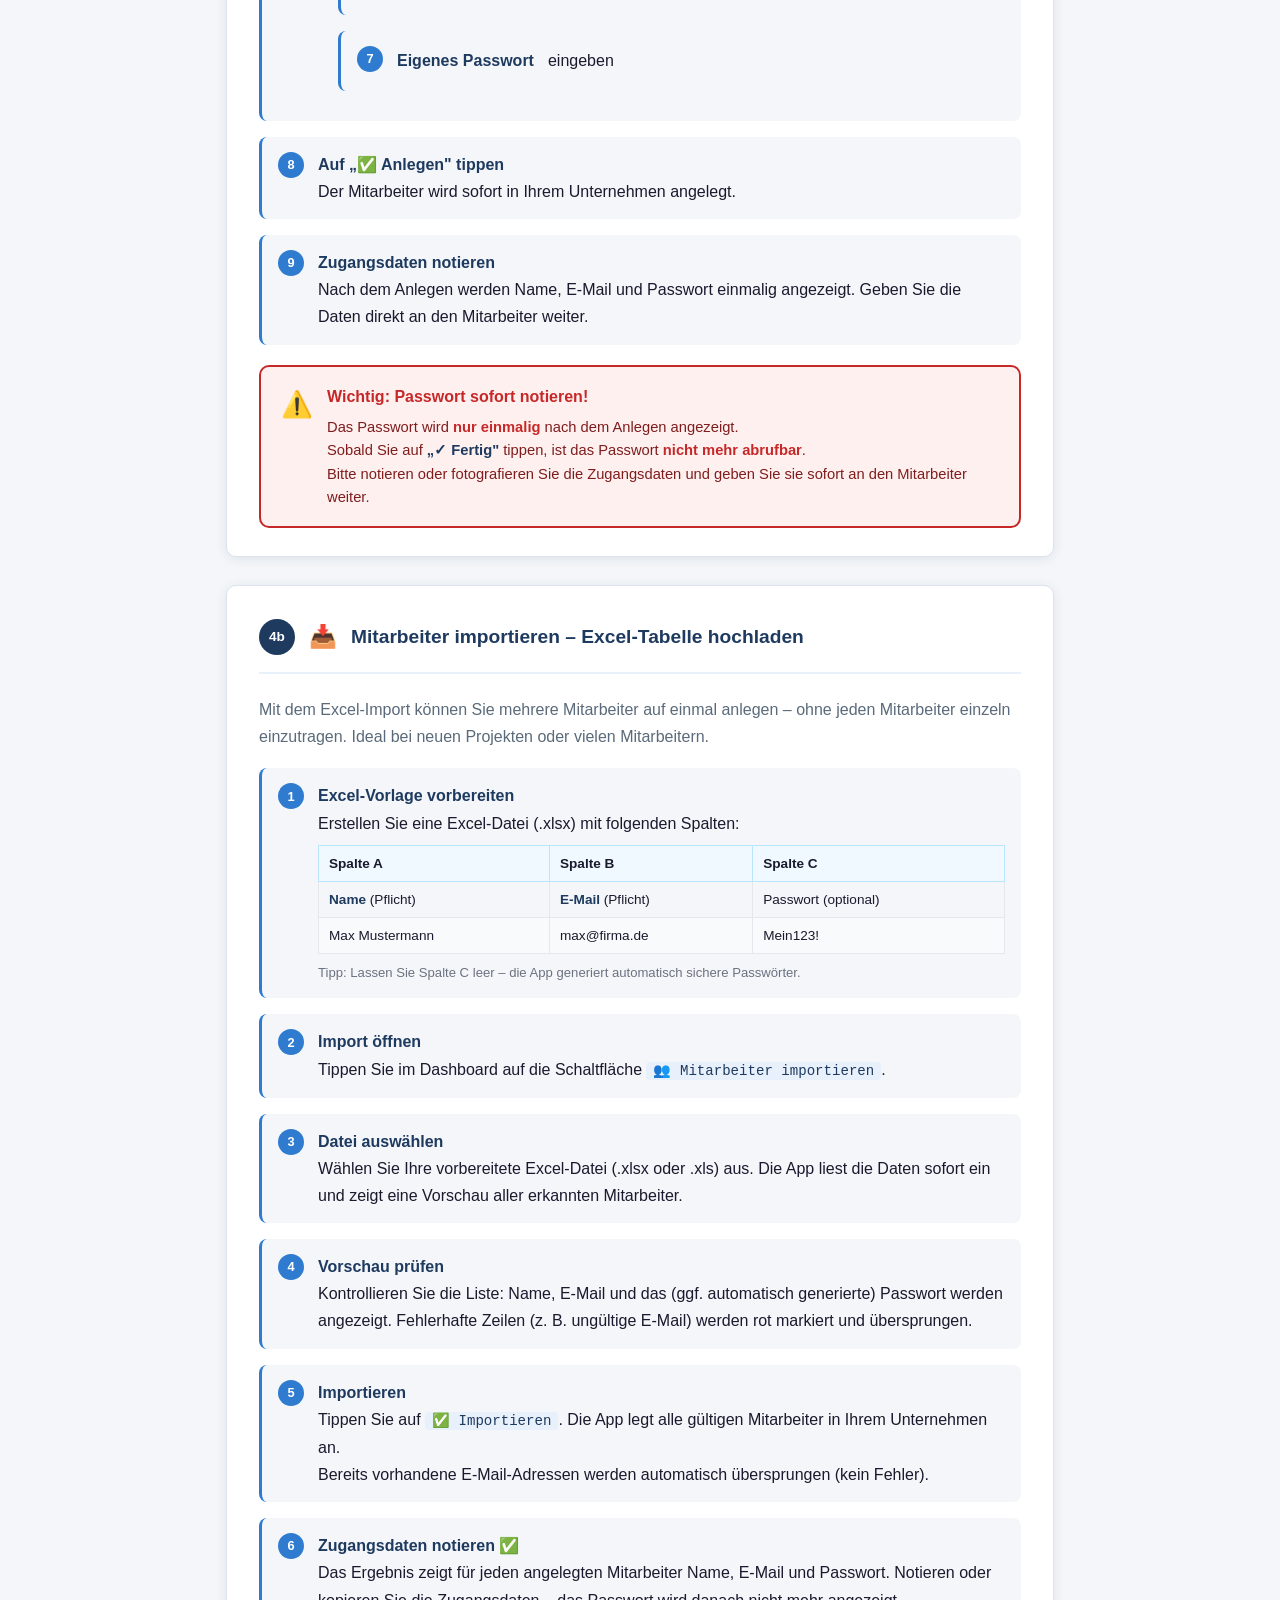
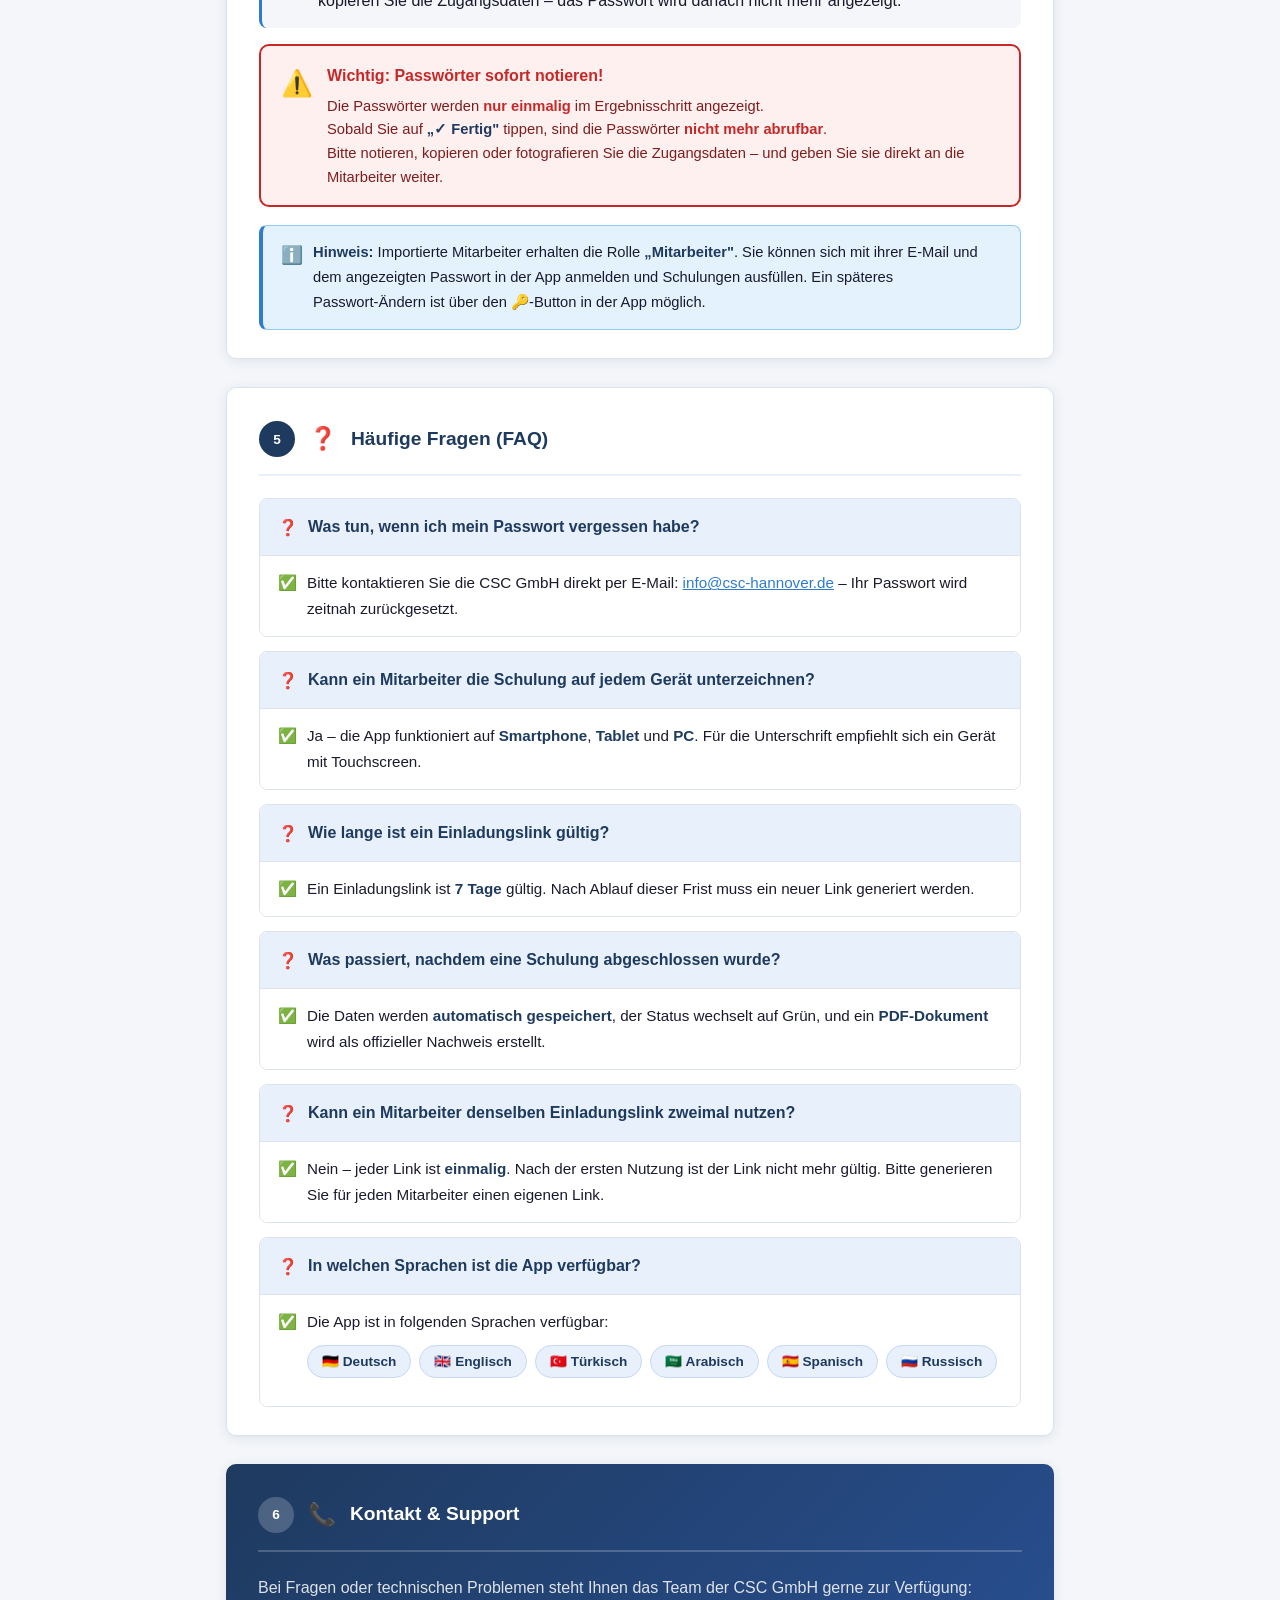
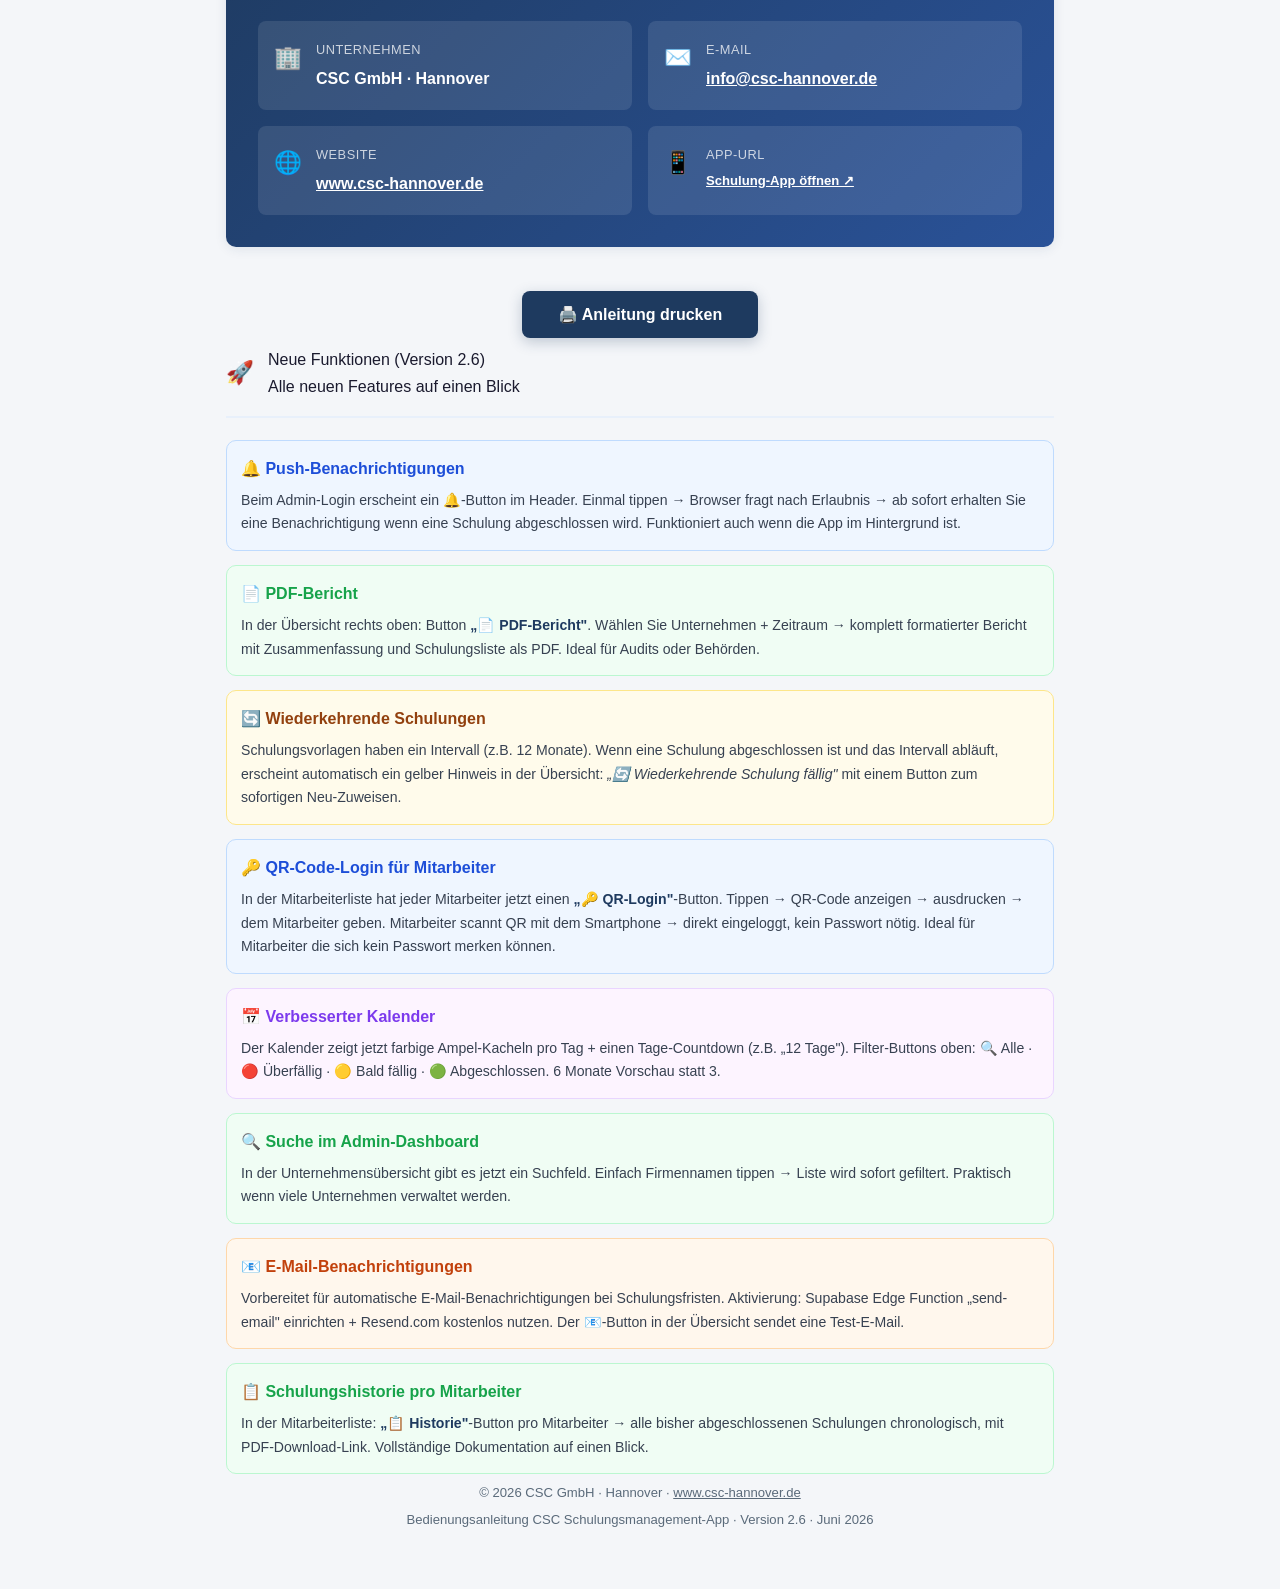
==== commit 32fadb71: "v2.6: Push-Benachrichtigungen, PDF-Bericht, Wiederkehrende Schulungen, QR-Login, Kalender-Ampel, Adm" ====
--- a/anleitung.html
+++ b/anleitung.html
@@ -989,10 +989,67 @@
     </button>
   </div>
 
+  <!-- ===== NEU IN VERSION 2.6 ===== -->
+  <div class="section" id="sec-v26">
+    <div class="section-header">
+      <span class="section-icon">🚀</span>
+      <div>
+        <div class="section-title">Neue Funktionen (Version 2.6)</div>
+        <div class="section-subtitle">Alle neuen Features auf einen Blick</div>
+      </div>
+    </div>
+    <div class="section-body">
+
+      <div style="display:grid;gap:14px">
+
+        <div style="background:#eff6ff;border:1px solid #bfdbfe;border-radius:10px;padding:14px">
+          <div style="font-weight:700;color:#1d4ed8;margin-bottom:6px">🔔 Push-Benachrichtigungen</div>
+          <p style="color:#374151;font-size:.88rem;margin:0">Beim Admin-Login erscheint ein 🔔-Button im Header. Einmal tippen → Browser fragt nach Erlaubnis → ab sofort erhalten Sie eine Benachrichtigung wenn eine Schulung abgeschlossen wird. Funktioniert auch wenn die App im Hintergrund ist.</p>
+        </div>
+
+        <div style="background:#f0fdf4;border:1px solid #bbf7d0;border-radius:10px;padding:14px">
+          <div style="font-weight:700;color:#16a34a;margin-bottom:6px">📄 PDF-Bericht</div>
+          <p style="color:#374151;font-size:.88rem;margin:0">In der Übersicht rechts oben: Button <strong>„📄 PDF-Bericht"</strong>. Wählen Sie Unternehmen + Zeitraum → komplett formatierter Bericht mit Zusammenfassung und Schulungsliste als PDF. Ideal für Audits oder Behörden.</p>
+        </div>
+
+        <div style="background:#fffbeb;border:1px solid #fde68a;border-radius:10px;padding:14px">
+          <div style="font-weight:700;color:#92400e;margin-bottom:6px">🔄 Wiederkehrende Schulungen</div>
+          <p style="color:#374151;font-size:.88rem;margin:0">Schulungsvorlagen haben ein Intervall (z.B. 12 Monate). Wenn eine Schulung abgeschlossen ist und das Intervall abläuft, erscheint automatisch ein gelber Hinweis in der Übersicht: <em>„🔄 Wiederkehrende Schulung fällig"</em> mit einem Button zum sofortigen Neu-Zuweisen.</p>
+        </div>
+
+        <div style="background:#eff6ff;border:1px solid #bfdbfe;border-radius:10px;padding:14px">
+          <div style="font-weight:700;color:#1d4ed8;margin-bottom:6px">🔑 QR-Code-Login für Mitarbeiter</div>
+          <p style="color:#374151;font-size:.88rem;margin:0">In der Mitarbeiterliste hat jeder Mitarbeiter jetzt einen <strong>„🔑 QR-Login"</strong>-Button. Tippen → QR-Code anzeigen → ausdrucken → dem Mitarbeiter geben. Mitarbeiter scannt QR mit dem Smartphone → direkt eingeloggt, kein Passwort nötig. Ideal für Mitarbeiter die sich kein Passwort merken können.</p>
+        </div>
+
+        <div style="background:#fdf4ff;border:1px solid #e9d5ff;border-radius:10px;padding:14px">
+          <div style="font-weight:700;color:#7c3aed;margin-bottom:6px">📅 Verbesserter Kalender</div>
+          <p style="color:#374151;font-size:.88rem;margin:0">Der Kalender zeigt jetzt farbige Ampel-Kacheln pro Tag + einen Tage-Countdown (z.B. „12 Tage"). Filter-Buttons oben: 🔍 Alle · 🔴 Überfällig · 🟡 Bald fällig · 🟢 Abgeschlossen. 6 Monate Vorschau statt 3.</p>
+        </div>
+
+        <div style="background:#f0fdf4;border:1px solid #bbf7d0;border-radius:10px;padding:14px">
+          <div style="font-weight:700;color:#16a34a;margin-bottom:6px">🔍 Suche im Admin-Dashboard</div>
+          <p style="color:#374151;font-size:.88rem;margin:0">In der Unternehmensübersicht gibt es jetzt ein Suchfeld. Einfach Firmennamen tippen → Liste wird sofort gefiltert. Praktisch wenn viele Unternehmen verwaltet werden.</p>
+        </div>
+
+        <div style="background:#fff7ed;border:1px solid #fed7aa;border-radius:10px;padding:14px">
+          <div style="font-weight:700;color:#c2410c;margin-bottom:6px">📧 E-Mail-Benachrichtigungen</div>
+          <p style="color:#374151;font-size:.88rem;margin:0">Vorbereitet für automatische E-Mail-Benachrichtigungen bei Schulungsfristen. Aktivierung: Supabase Edge Function „send-email" einrichten + Resend.com kostenlos nutzen. Der 📧-Button in der Übersicht sendet eine Test-E-Mail.</p>
+        </div>
+
+        <div style="background:#f0fdf4;border:1px solid #bbf7d0;border-radius:10px;padding:14px">
+          <div style="font-weight:700;color:#16a34a;margin-bottom:6px">📋 Schulungshistorie pro Mitarbeiter</div>
+          <p style="color:#374151;font-size:.88rem;margin:0">In der Mitarbeiterliste: <strong>„📋 Historie"</strong>-Button pro Mitarbeiter → alle bisher abgeschlossenen Schulungen chronologisch, mit PDF-Download-Link. Vollständige Dokumentation auf einen Blick.</p>
+        </div>
+
+      </div>
+    </div>
+  </div>
+
   <!-- ===== FOOTER ===== -->
   <div class="footer">
     <p>© 2026 CSC GmbH · Hannover · <a href="https://www.csc-hannover.de" target="_blank" style="color:var(--text-light);">www.csc-hannover.de</a></p>
-    <p style="margin-top:4px;">Bedienungsanleitung CSC Schulungsmanagement-App · Version Juni 2026</p>
+    <p style="margin-top:4px;">Bedienungsanleitung CSC Schulungsmanagement-App · Version 2.6 · Juni 2026</p>
   </div>
 
 </div>
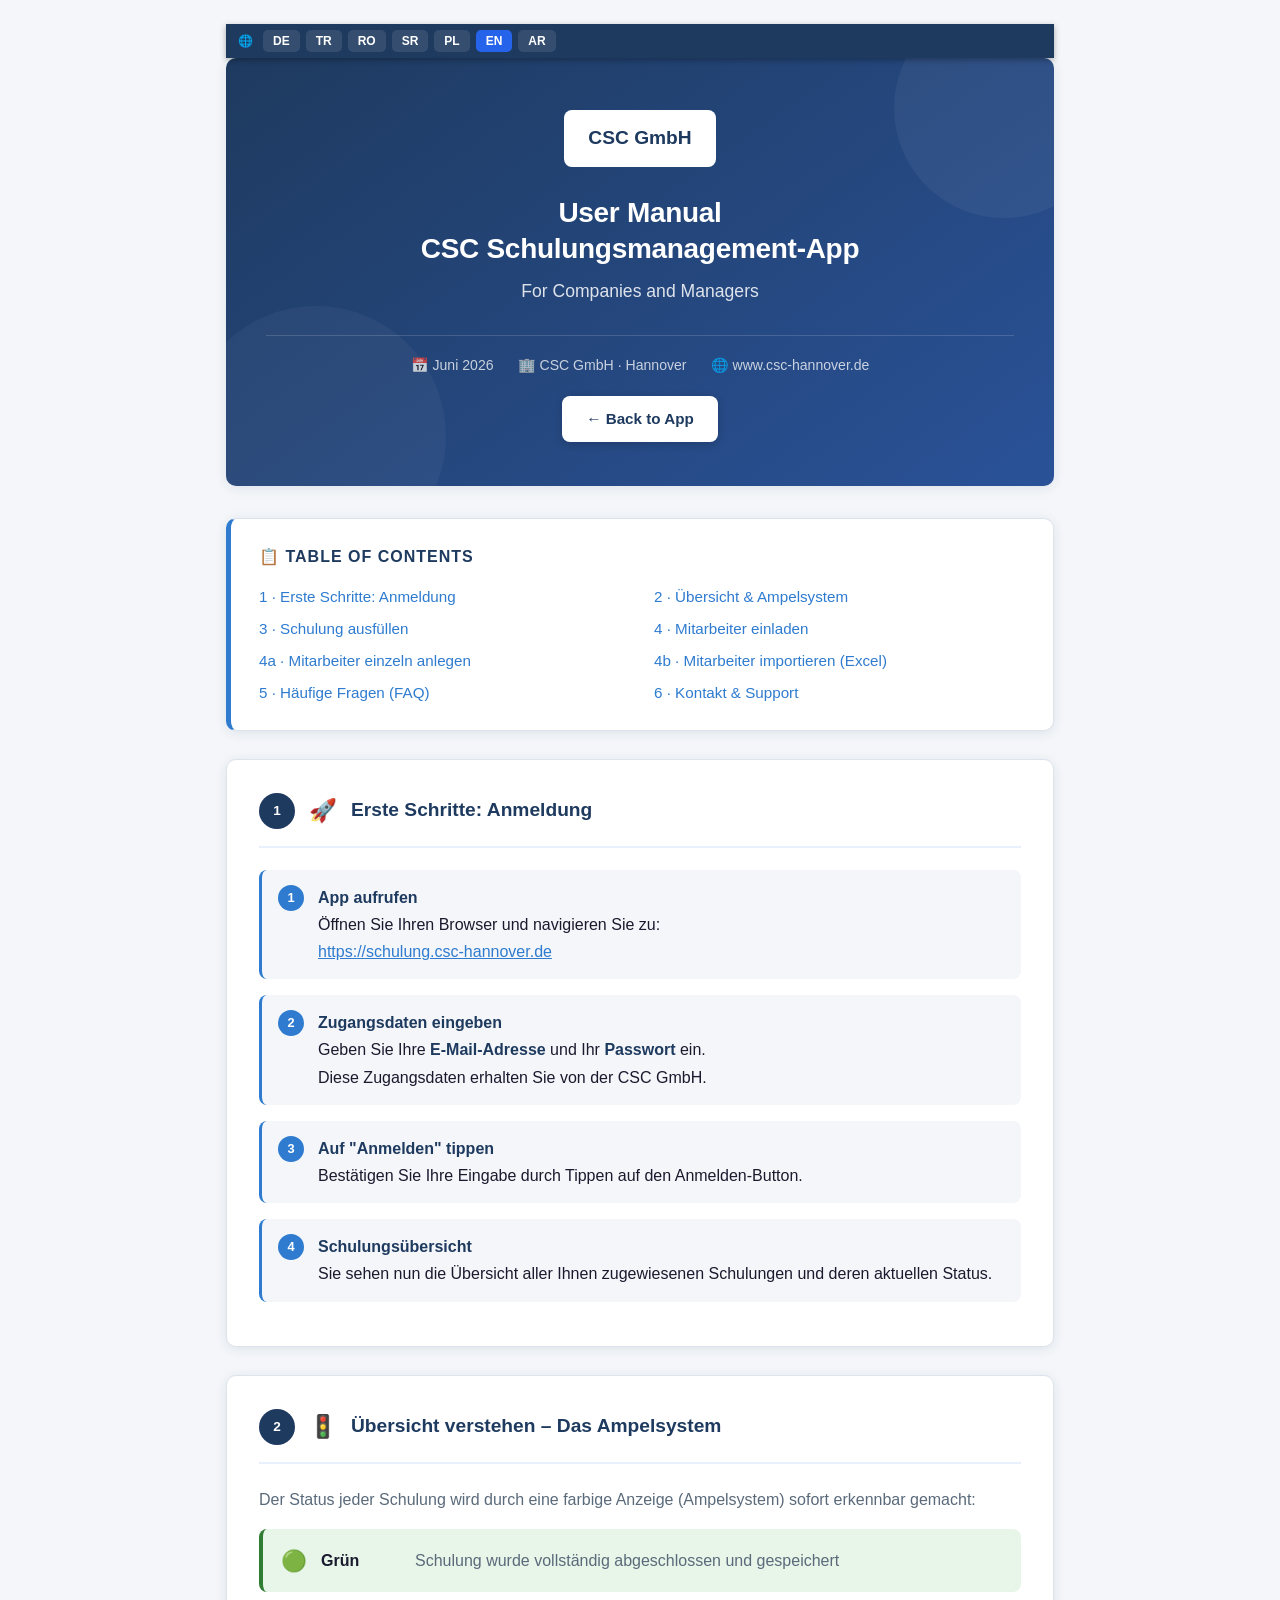
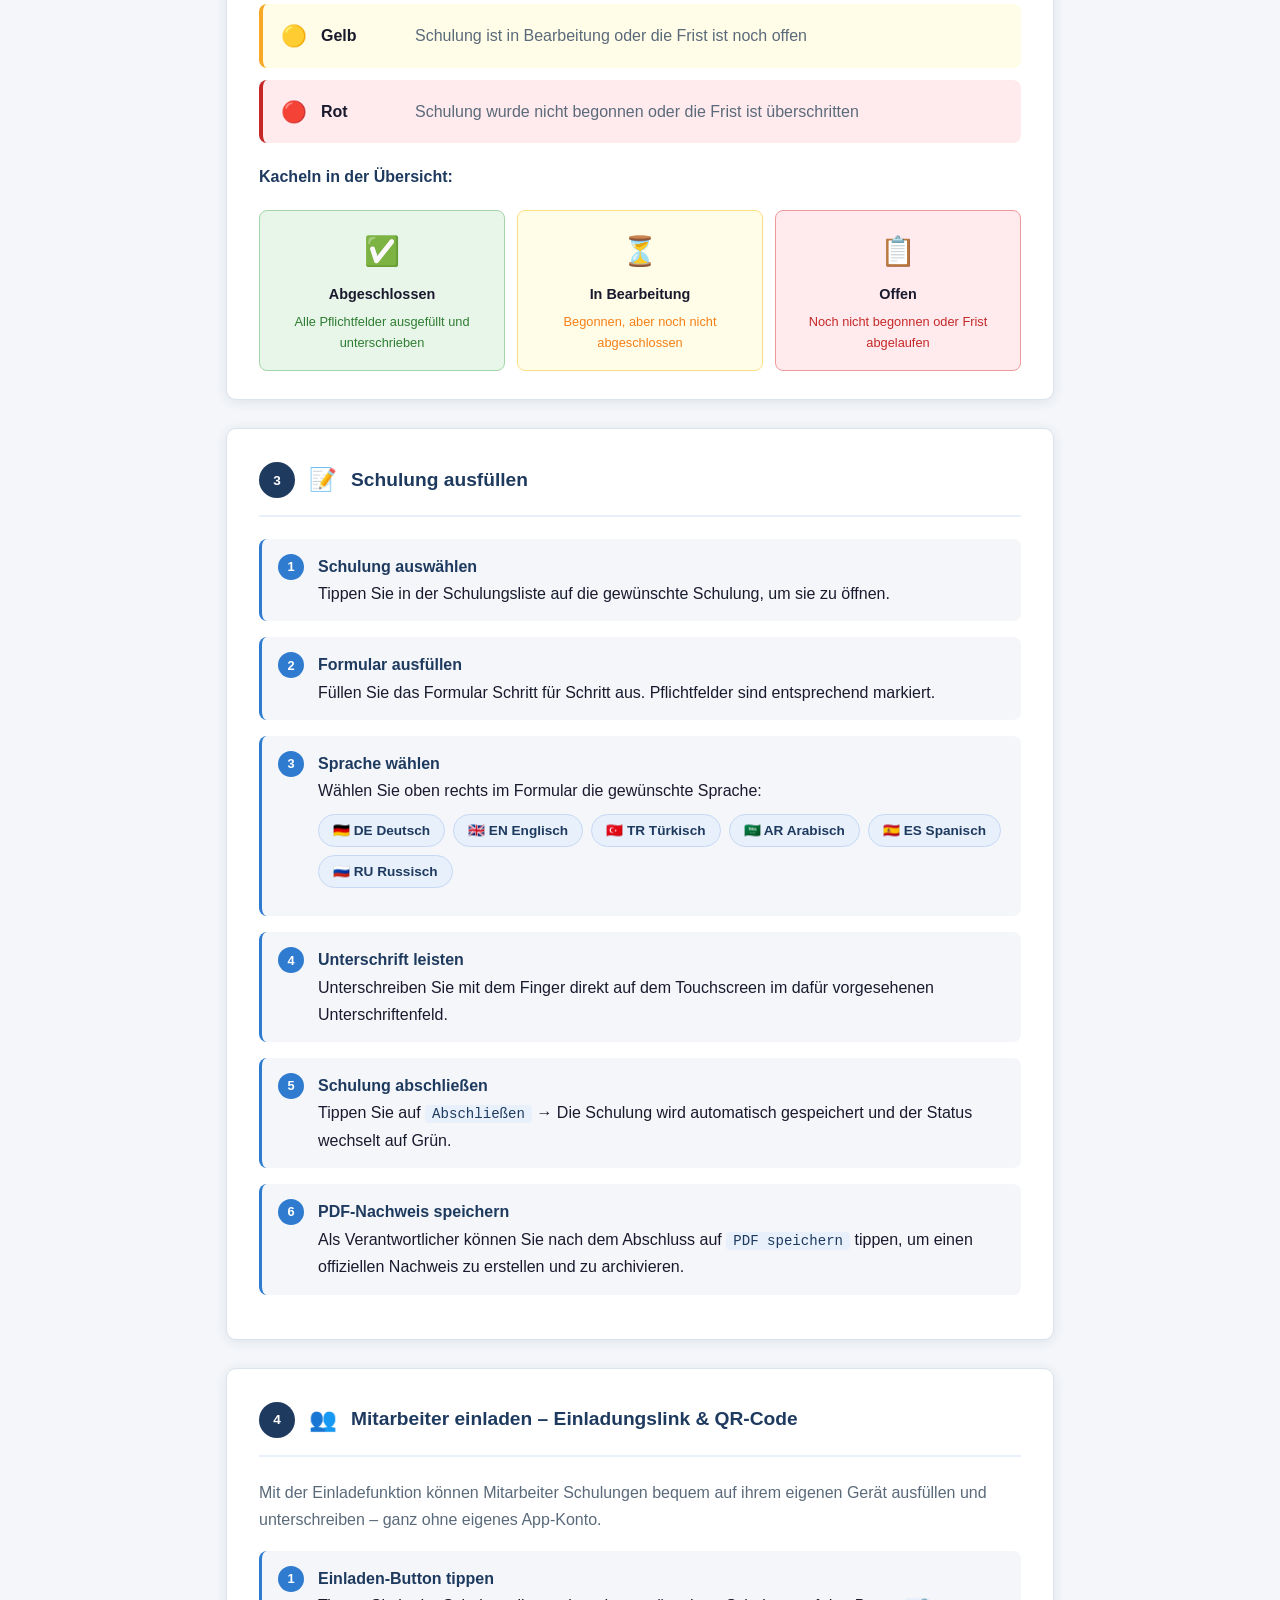
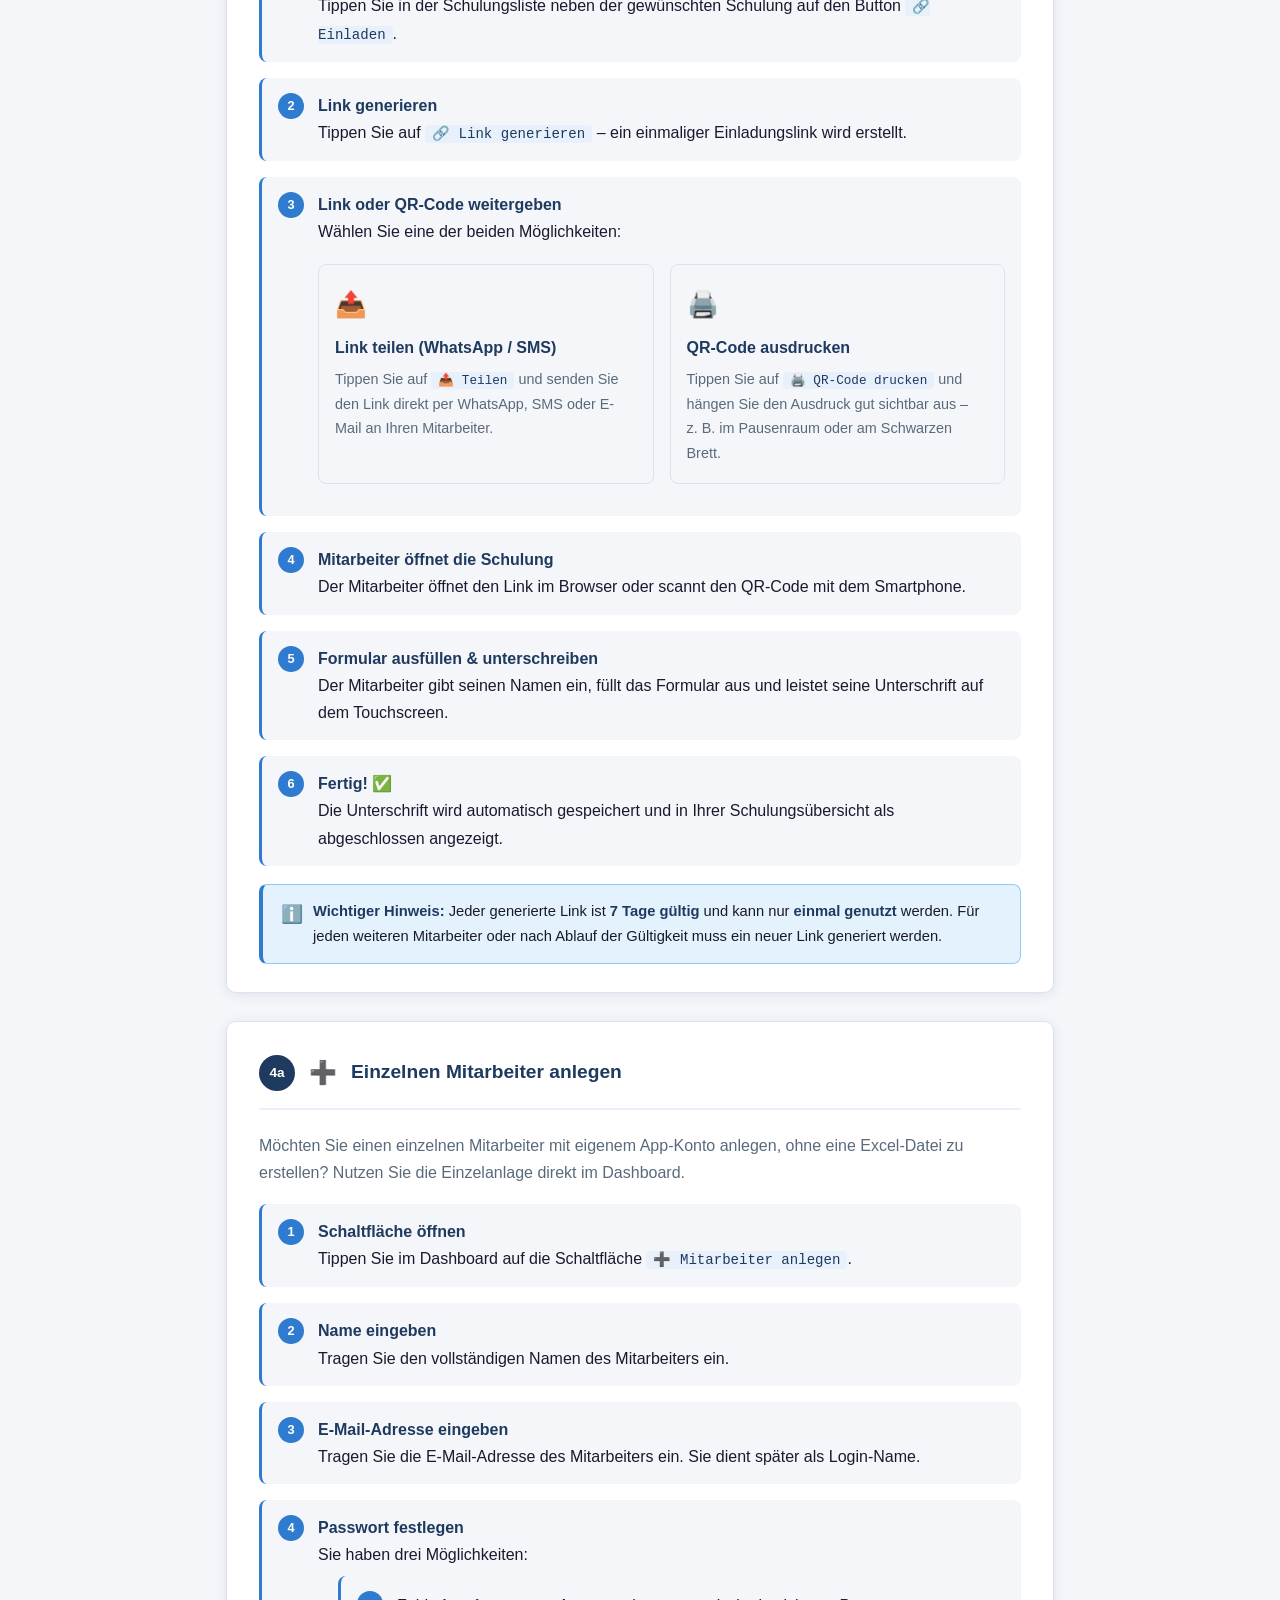
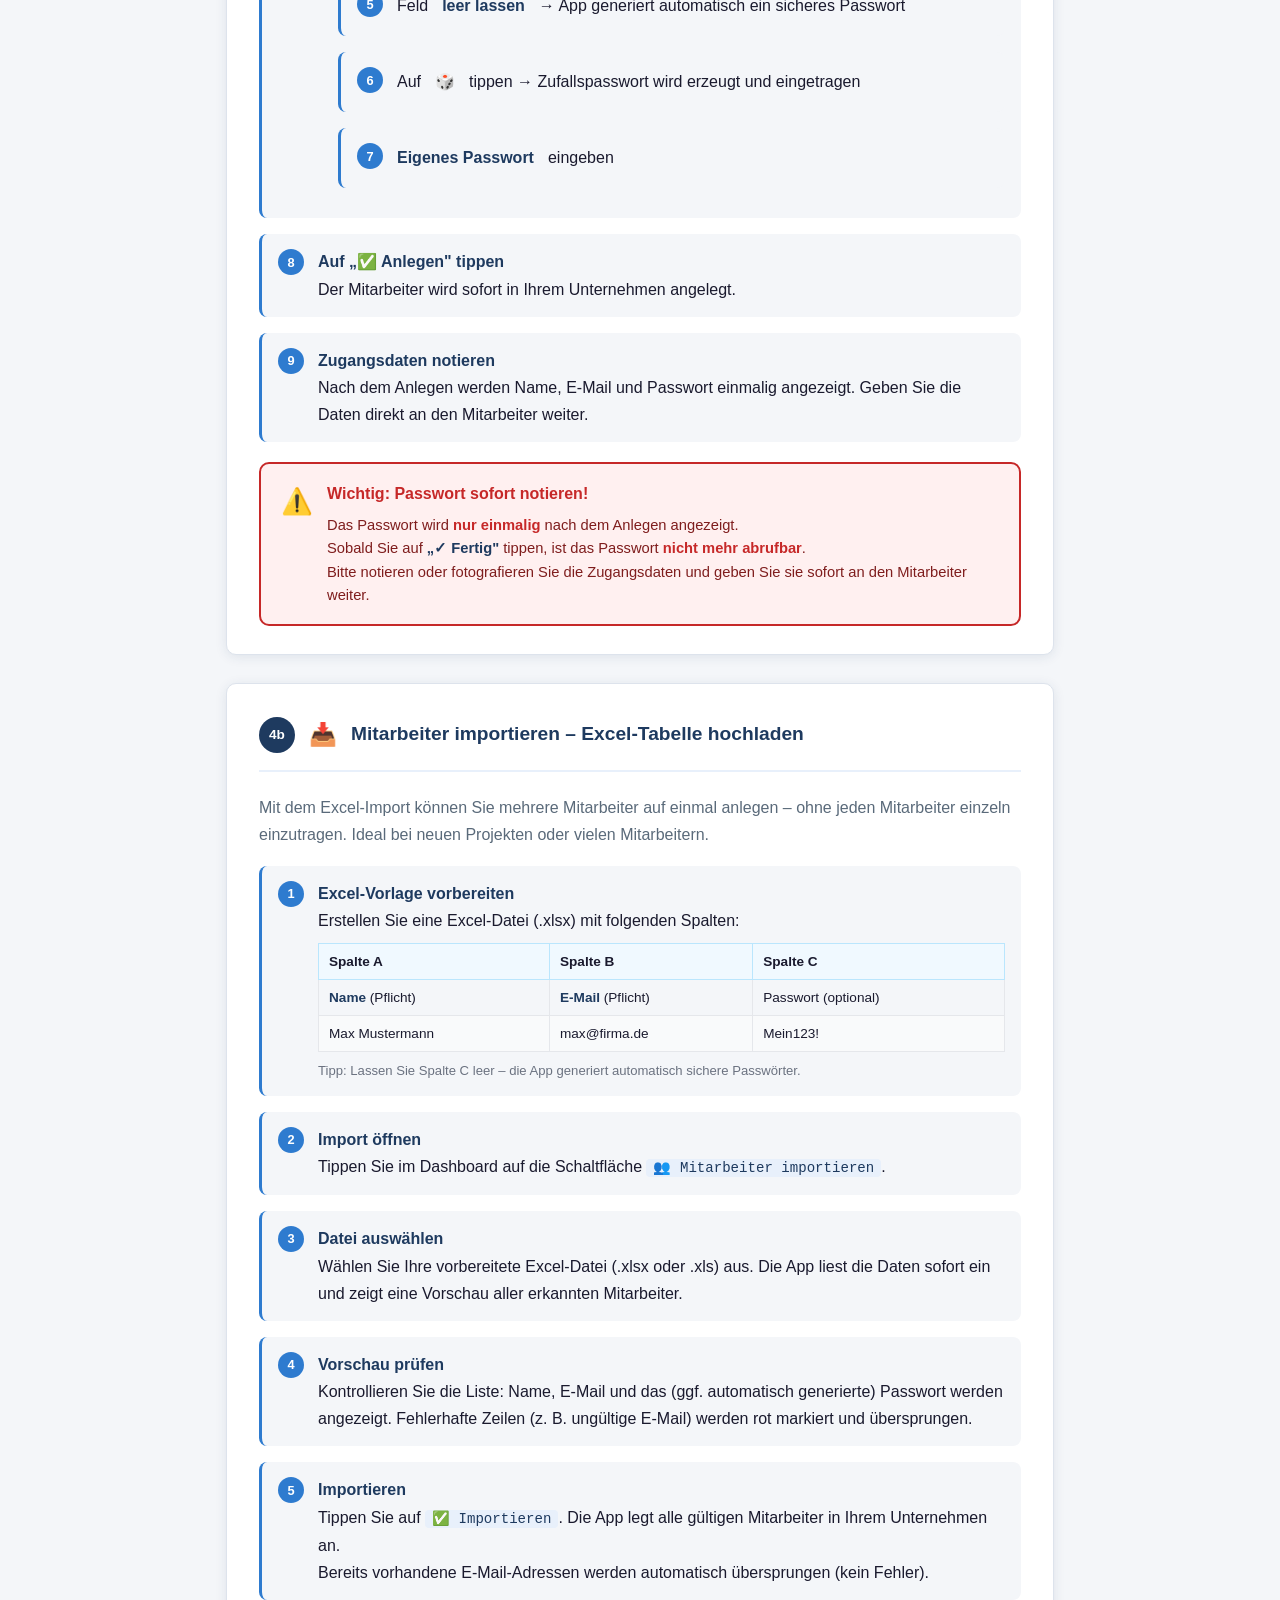
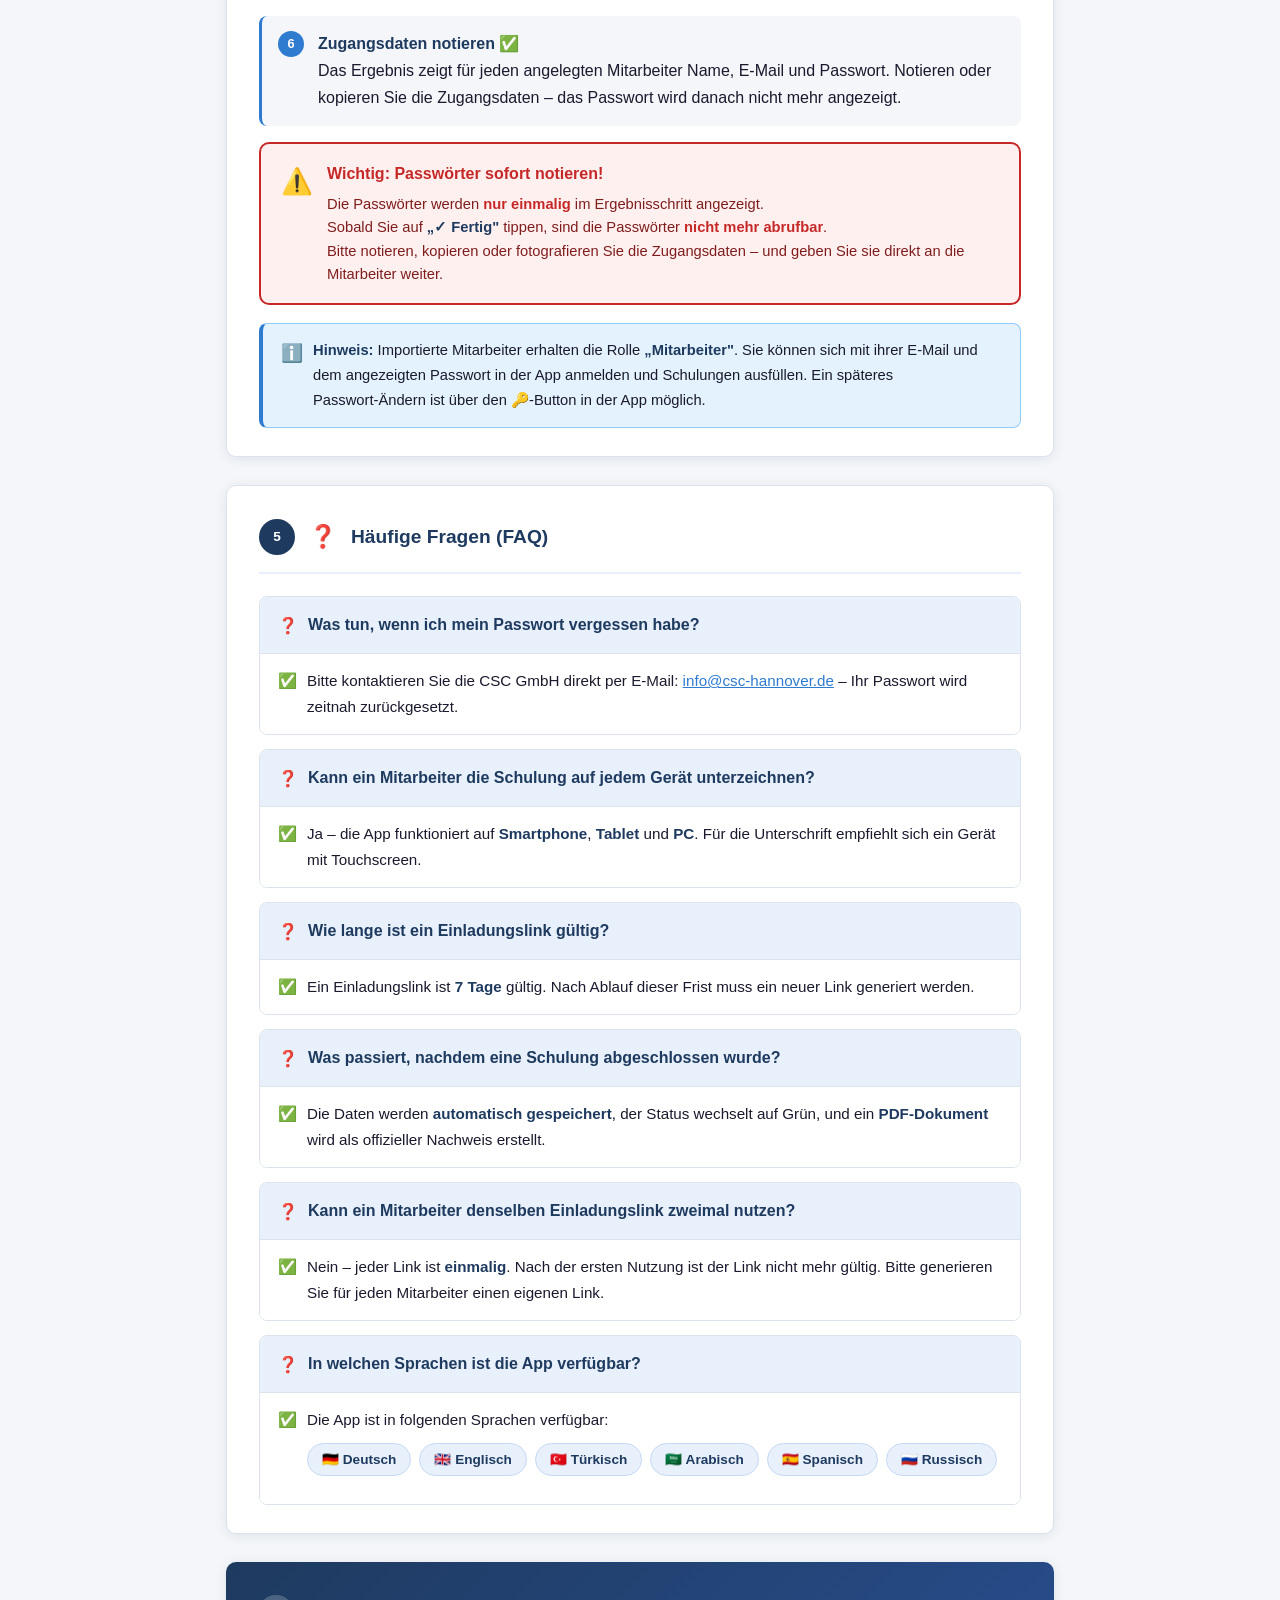
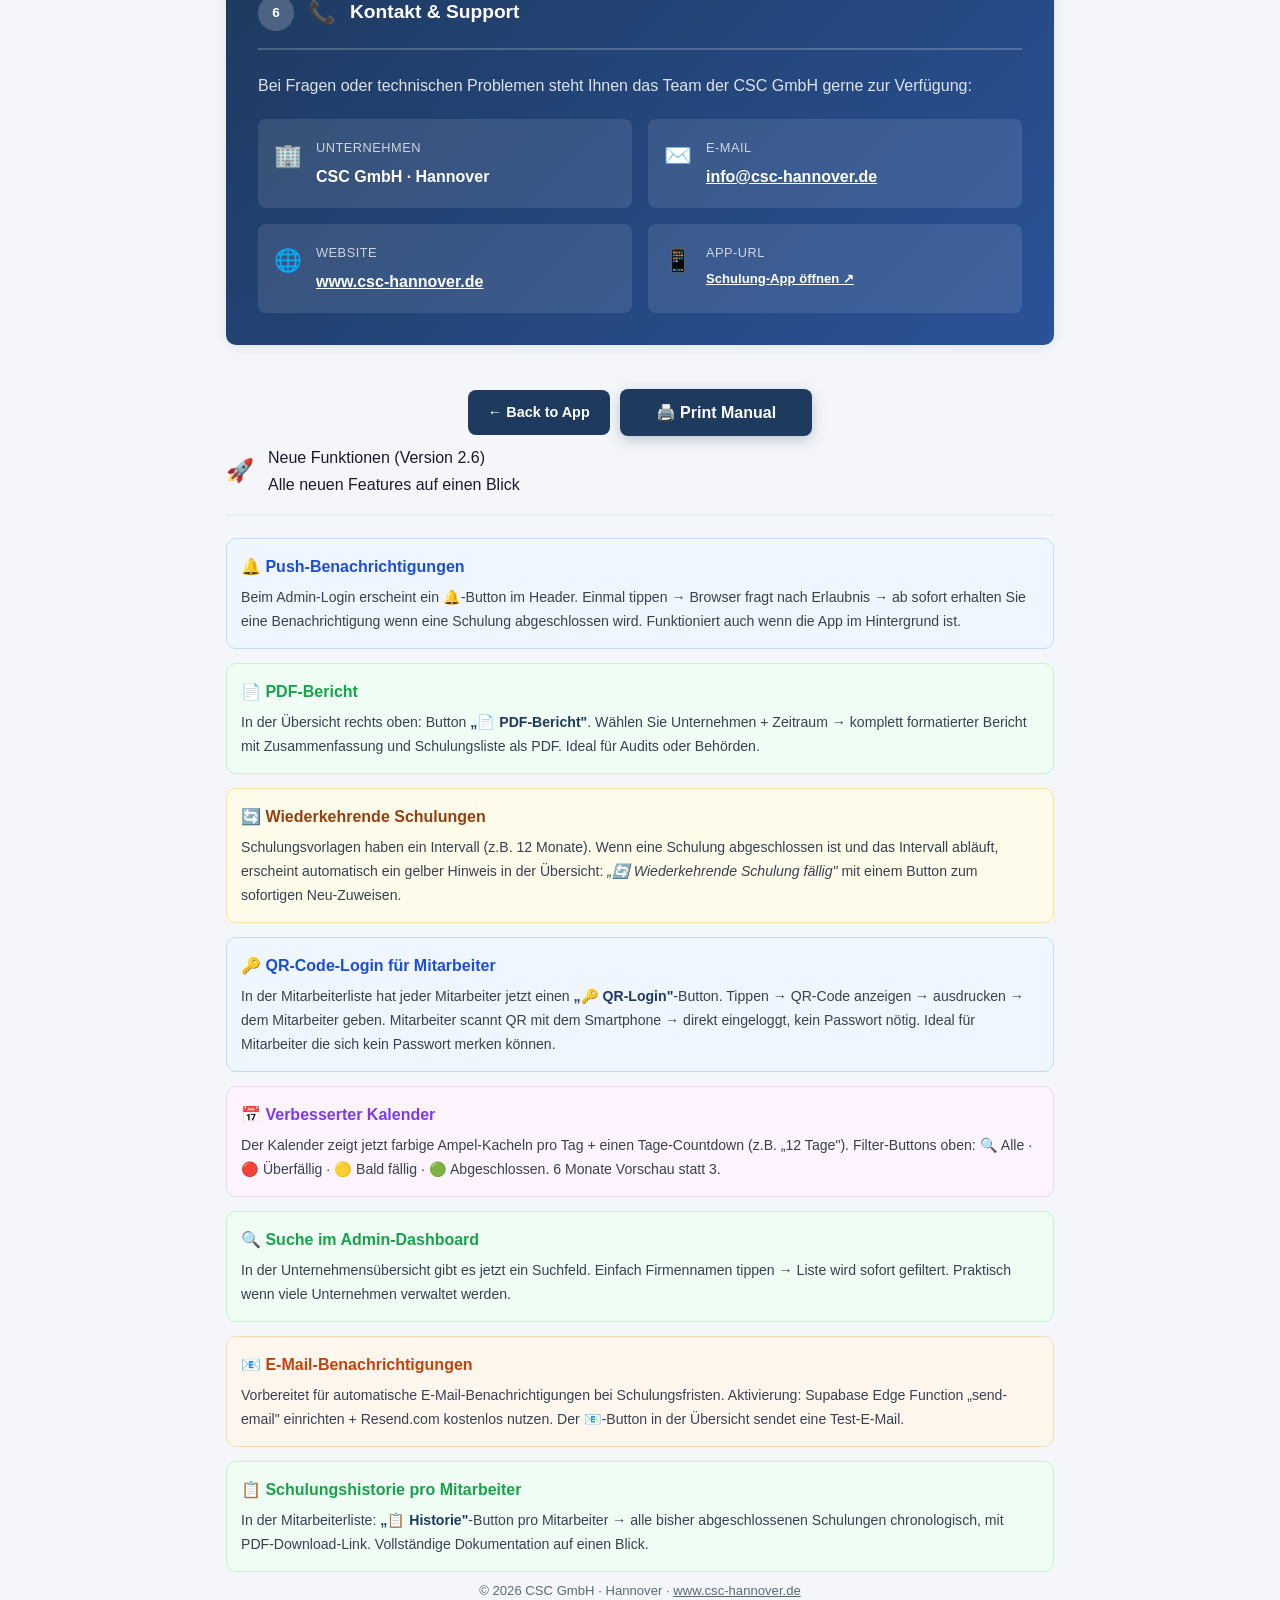
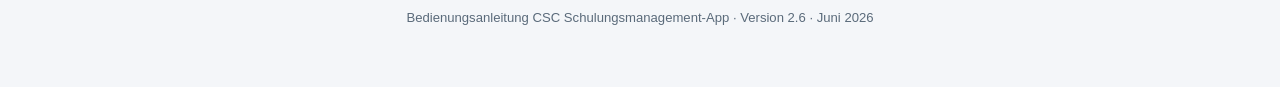
==== commit bfd1d12e: "feat: Anleitung — Zurück-zur-App-Button + 7-Sprachen-Umschalter (DE/TR/RO/SR/PL/EN/AR)" ====
--- a/anleitung.html
+++ b/anleitung.html
@@ -482,23 +482,103 @@
 <body>
 <div class="page-wrapper">
 
+  <!-- ===== SPRACHUMSCHALTER ===== -->
+  <div id="lang-bar" style="position:sticky;top:0;z-index:100;background:#1e3a5f;padding:6px 12px;display:flex;gap:6px;flex-wrap:wrap;align-items:center;box-shadow:0 2px 6px rgba(0,0,0,0.3)">
+    <span style="color:#94b4d4;font-size:.75rem;font-weight:600;margin-right:4px">🌐</span>
+    <button onclick="setLang('de')" data-l="de" class="lbtn active" style="background:#2563eb;color:#fff;border:none;border-radius:5px;padding:4px 10px;font-size:.75rem;font-weight:700;cursor:pointer">DE</button>
+    <button onclick="setLang('tr')" data-l="tr" class="lbtn" style="background:rgba(255,255,255,0.1);color:#fff;border:none;border-radius:5px;padding:4px 10px;font-size:.75rem;font-weight:700;cursor:pointer">TR</button>
+    <button onclick="setLang('ro')" data-l="ro" class="lbtn" style="background:rgba(255,255,255,0.1);color:#fff;border:none;border-radius:5px;padding:4px 10px;font-size:.75rem;font-weight:700;cursor:pointer">RO</button>
+    <button onclick="setLang('sr')" data-l="sr" class="lbtn" style="background:rgba(255,255,255,0.1);color:#fff;border:none;border-radius:5px;padding:4px 10px;font-size:.75rem;font-weight:700;cursor:pointer">SR</button>
+    <button onclick="setLang('pl')" data-l="pl" class="lbtn" style="background:rgba(255,255,255,0.1);color:#fff;border:none;border-radius:5px;padding:4px 10px;font-size:.75rem;font-weight:700;cursor:pointer">PL</button>
+    <button onclick="setLang('en')" data-l="en" class="lbtn" style="background:rgba(255,255,255,0.1);color:#fff;border:none;border-radius:5px;padding:4px 10px;font-size:.75rem;font-weight:700;cursor:pointer">EN</button>
+    <button onclick="setLang('ar')" data-l="ar" class="lbtn" style="background:rgba(255,255,255,0.1);color:#fff;border:none;border-radius:5px;padding:4px 10px;font-size:.75rem;font-weight:700;cursor:pointer">AR</button>
+  </div>
+
+  <script>
+  // ── Übersetzbare Texte ──────────────────────────────────────────────────
+  const ANLEITUNG_I18N = {
+    'back': {
+      de: 'Zurück zur App', tr: 'Uygulamaya geri dön', ro: 'Înapoi la aplicație',
+      sr: 'Nazad na aplikaciju', pl: 'Powrót do aplikacji',
+      en: 'Back to App', ar: 'العودة إلى التطبيق'
+    },
+    'toc-title': {
+      de: '📋 Inhaltsverzeichnis', tr: '📋 İçindekiler', ro: '📋 Cuprins',
+      sr: '📋 Sadržaj', pl: '📋 Spis treści',
+      en: '📋 Table of Contents', ar: '📋 جدول المحتويات'
+    },
+    'doc-title': {
+      de: 'Bedienungsanleitung', tr: 'Kullanım Kılavuzu',
+      ro: 'Manual de utilizare', sr: 'Uputstvo za upotrebu',
+      pl: 'Instrukcja obsługi', en: 'User Manual', ar: 'دليل المستخدم'
+    },
+    'doc-sub': {
+      de: 'Für Unternehmen und Verantwortliche',
+      tr: 'Şirketler ve Sorumlular için',
+      ro: 'Pentru companii și responsabili',
+      sr: 'Za kompanije i odgovorne',
+      pl: 'Dla firm i odpowiedzialnych',
+      en: 'For Companies and Managers',
+      ar: 'للشركات والمسؤولين'
+    },
+    'print': {
+      de: '🖨️ Anleitung drucken', tr: '🖨️ Kılavuzu yazdır',
+      ro: '🖨️ Tipăriți manualul', sr: '🖨️ Odštampaj uputstvo',
+      pl: '🖨️ Drukuj instrukcję', en: '🖨️ Print Manual', ar: '🖨️ طباعة الدليل'
+    }
+  };
+
+  function setLang(l) {
+    // Buttons aktiv/inaktiv
+    document.querySelectorAll('.lbtn').forEach(b => {
+      const active = b.dataset.l === l;
+      b.style.background = active ? '#2563eb' : 'rgba(255,255,255,0.1)';
+    });
+    // Übersetzbare Elemente updaten
+    Object.keys(ANLEITUNG_I18N).forEach(key => {
+      document.querySelectorAll('.t-' + key).forEach(el => {
+        el.textContent = ANLEITUNG_I18N[key][l] || ANLEITUNG_I18N[key]['de'];
+      });
+    });
+    // RTL für Arabisch
+    document.body.dir = l === 'ar' ? 'rtl' : 'ltr';
+    localStorage.setItem('anleitung-lang', l);
+  }
+
+  // Beim Laden gespeicherte Sprache oder Browsersprache anwenden
+  window.addEventListener('DOMContentLoaded', () => {
+    const saved = localStorage.getItem('anleitung-lang');
+    const browser = navigator.language?.slice(0,2);
+    const supported = ['de','tr','ro','sr','pl','en','ar'];
+    const lang = (saved && supported.includes(saved)) ? saved
+               : (browser && supported.includes(browser)) ? browser
+               : 'de';
+    if (lang !== 'de') setLang(lang);
+  });
+  </script>
+
   <!-- ===== COVER ===== -->
   <div class="cover">
     <div class="cover-logo">
       <img src="https://csc-hannover.de/wp-content/uploads/logo.png" alt="CSC GmbH Logo" onerror="this.style.display='none';this.parentElement.innerHTML='<span style=\'color:#1e3a5f;font-weight:700;font-size:1.2rem;\'>CSC GmbH</span>'">
     </div>
-    <h1>Bedienungsanleitung<br>CSC Schulungsmanagement-App</h1>
-    <div class="subtitle">Für Unternehmen und Verantwortliche</div>
+    <h1><span class="t-doc-title">Bedienungsanleitung</span><br>CSC Schulungsmanagement-App</h1>
+    <div class="subtitle"><span class="t-doc-sub">Für Unternehmen und Verantwortliche</span></div>
     <div class="cover-meta">
       <span>📅 Juni 2026</span>
       <span>🏢 CSC GmbH · Hannover</span>
       <span>🌐 <a href="https://www.csc-hannover.de" target="_blank">www.csc-hannover.de</a></span>
     </div>
+    <div style="margin-top:18px">
+      <a href="https://schulung.csc-hannover.de" style="display:inline-block;background:#fff;color:#1e3a5f;font-weight:700;font-size:.95rem;padding:10px 24px;border-radius:8px;text-decoration:none;box-shadow:0 2px 8px rgba(0,0,0,0.18)">
+        ← <span class="t-back">Zurück zur App</span>
+      </a>
+    </div>
   </div>
 
   <!-- ===== TABLE OF CONTENTS ===== -->
   <div class="toc-card">
-    <h2>📋 Inhaltsverzeichnis</h2>
+    <h2 class="t-toc-title">📋 Inhaltsverzeichnis</h2>
     <ul class="toc-list">
       <li><a href="#sec1">1 · Erste Schritte: Anmeldung</a></li>
       <li><a href="#sec2">2 · Übersicht &amp; Ampelsystem</a></li>
@@ -983,9 +1063,12 @@
   </div>
 
   <!-- ===== PRINT BUTTON ===== -->
-  <div class="print-bar">
+  <div class="print-bar" style="display:flex;gap:10px;align-items:center;justify-content:center">
+    <a href="https://schulung.csc-hannover.de" style="display:inline-block;background:#1e3a5f;color:#fff;font-weight:700;font-size:.9rem;padding:10px 20px;border-radius:8px;text-decoration:none">
+      ← <span class="t-back">Zurück zur App</span>
+    </a>
     <button class="btn-print" onclick="window.print()">
-      🖨️ Anleitung drucken
+      <span class="t-print">🖨️ Anleitung drucken</span>
     </button>
   </div>
 
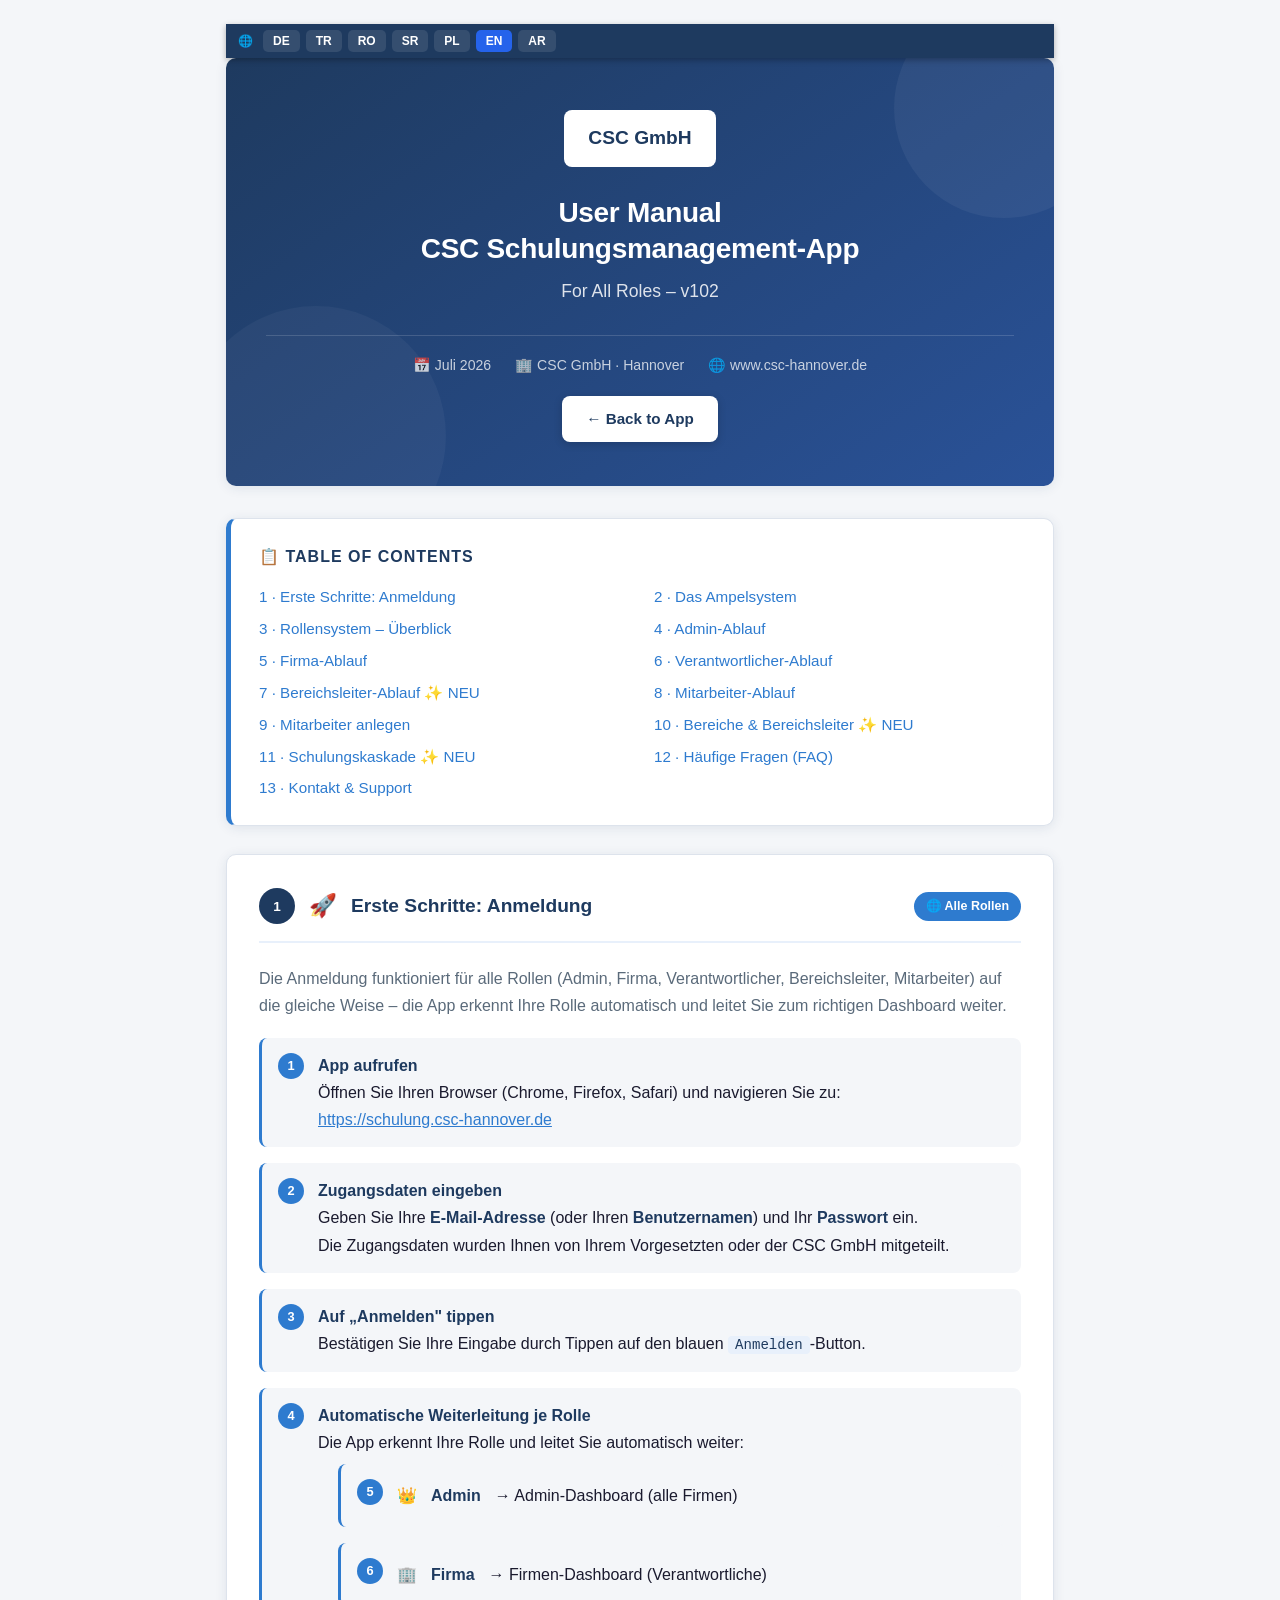
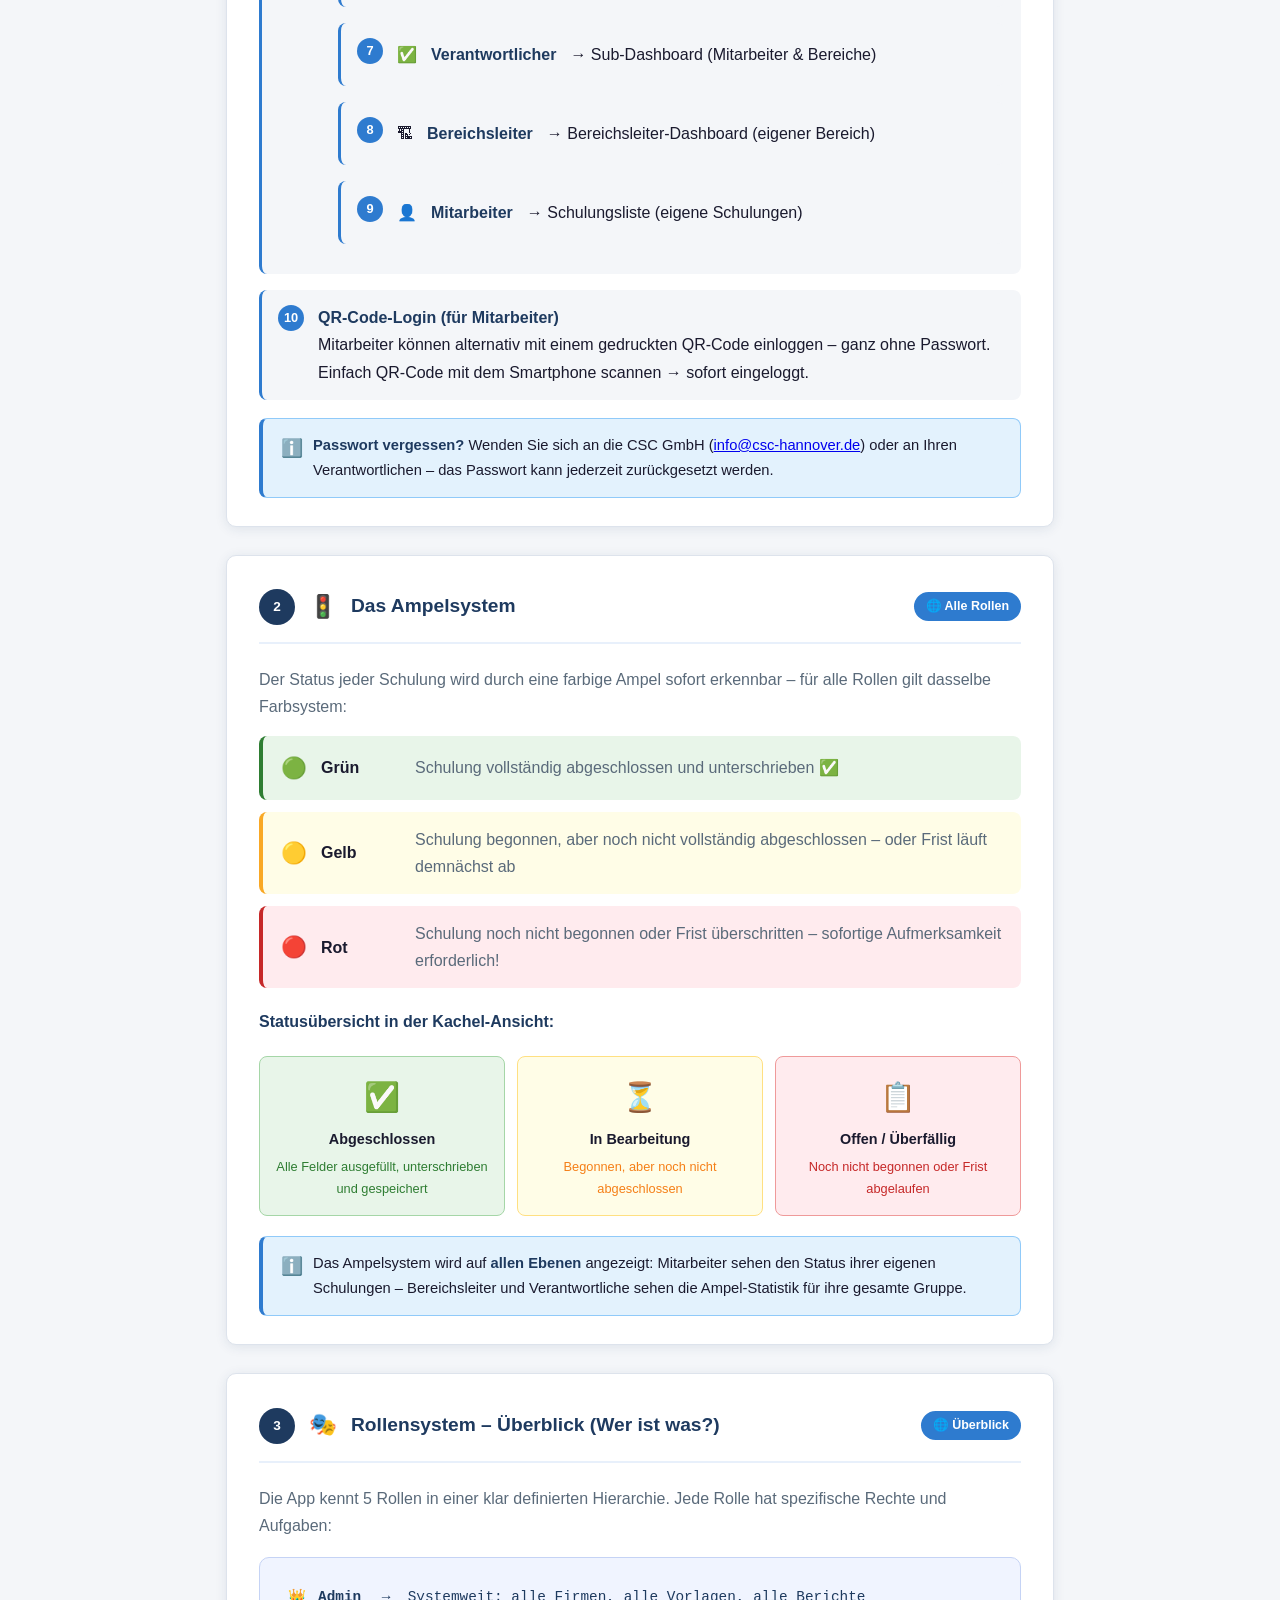
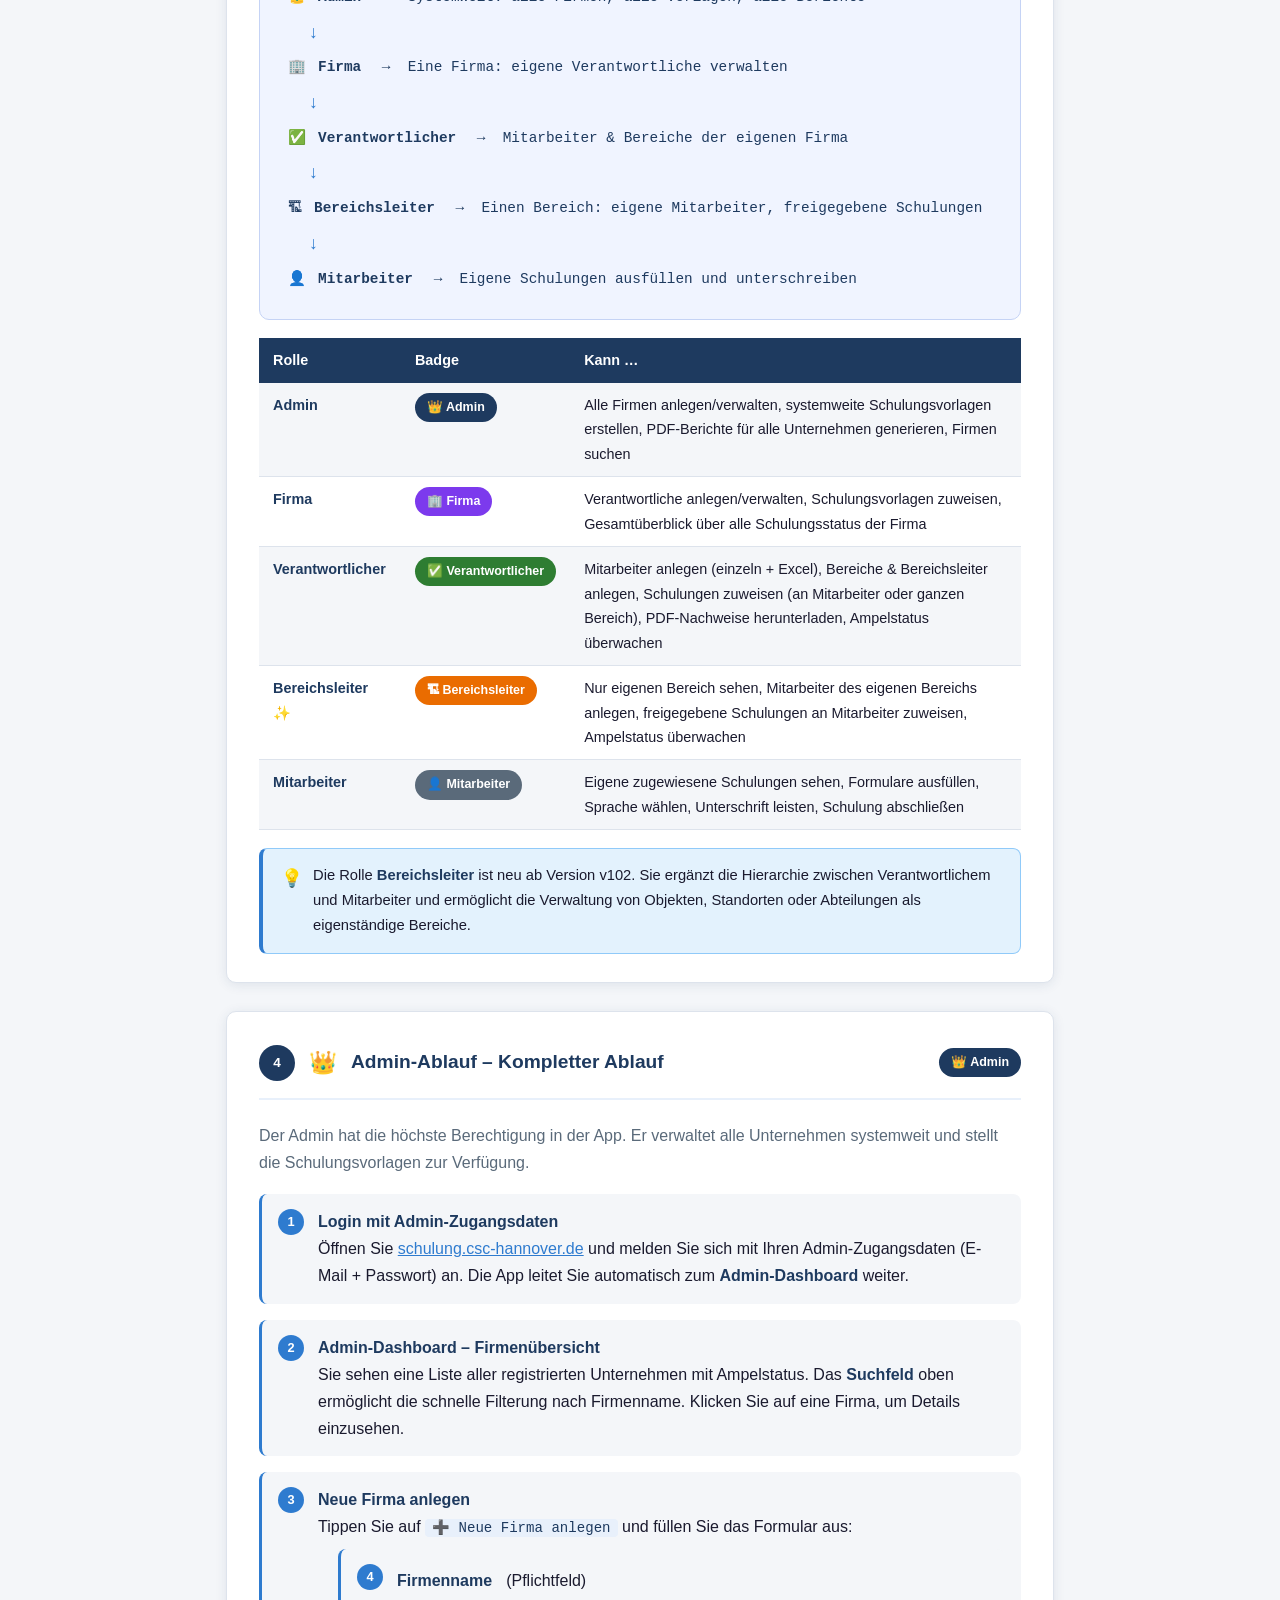
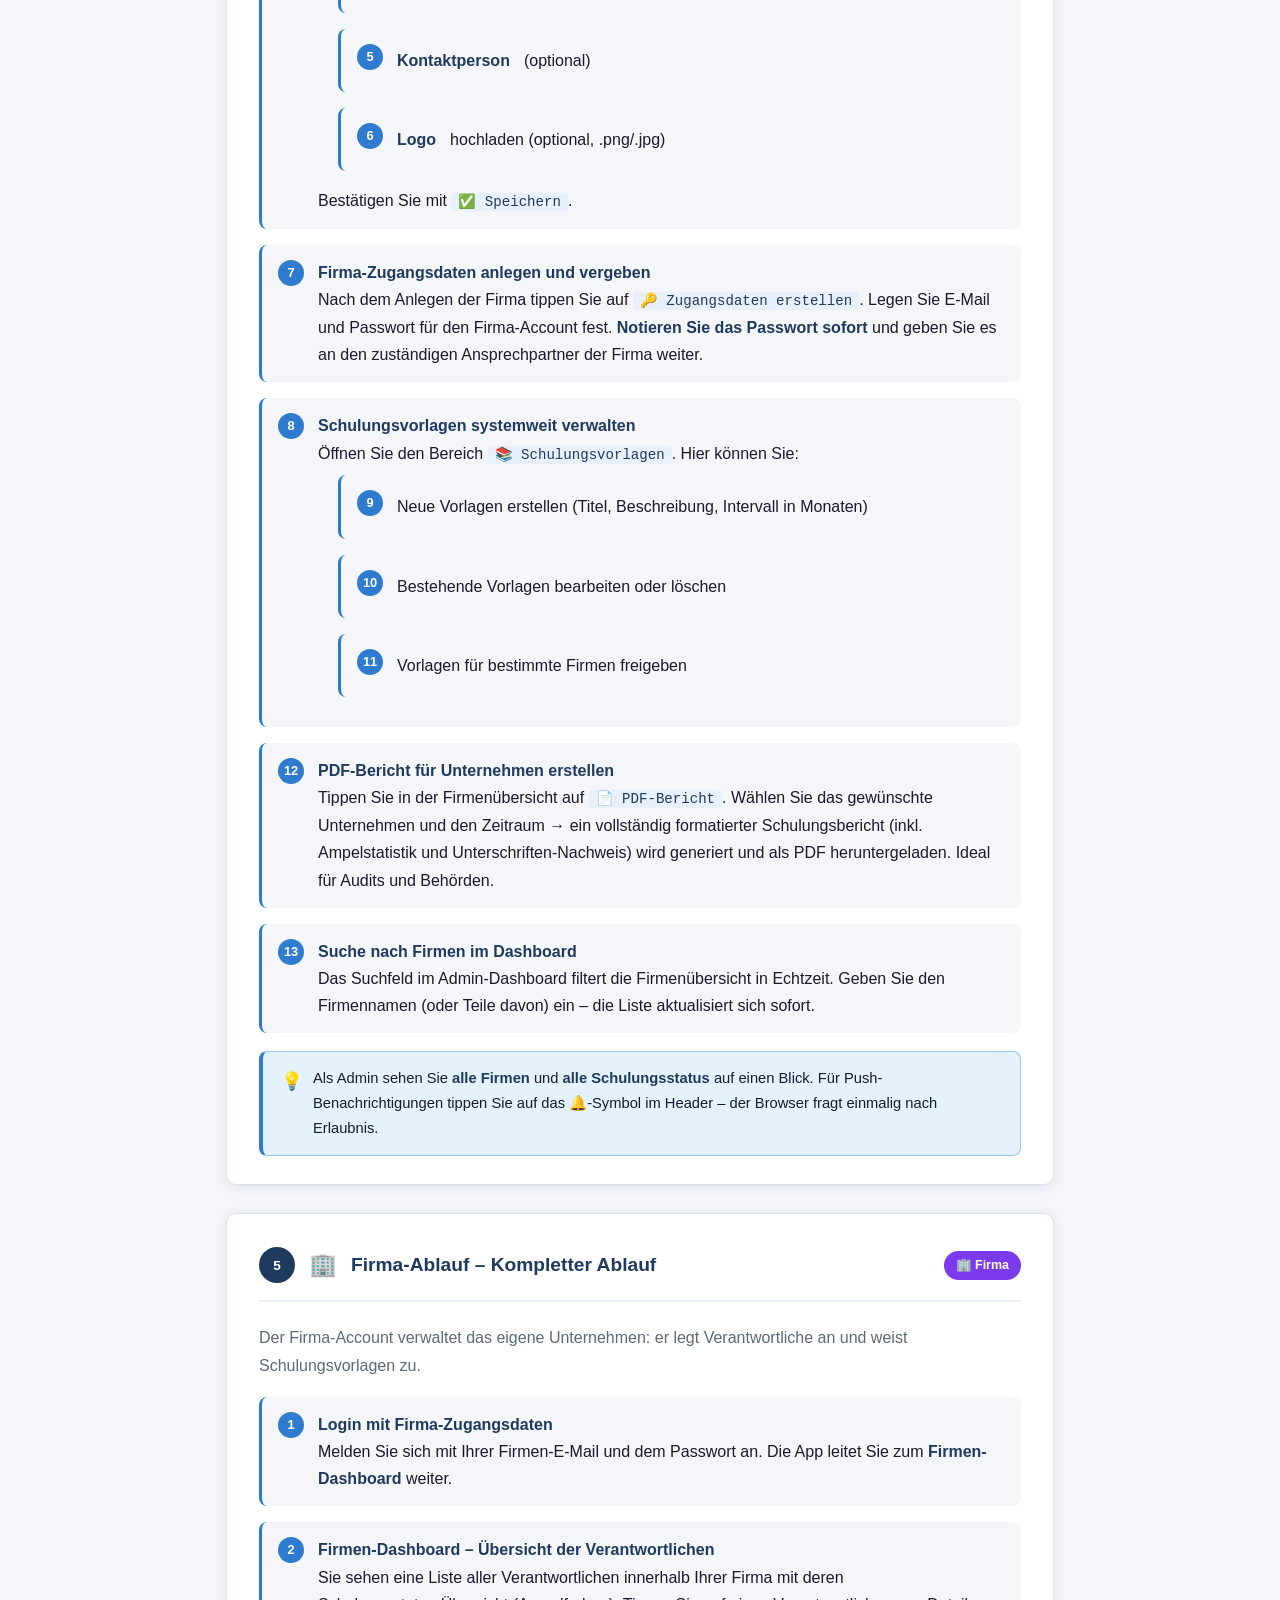
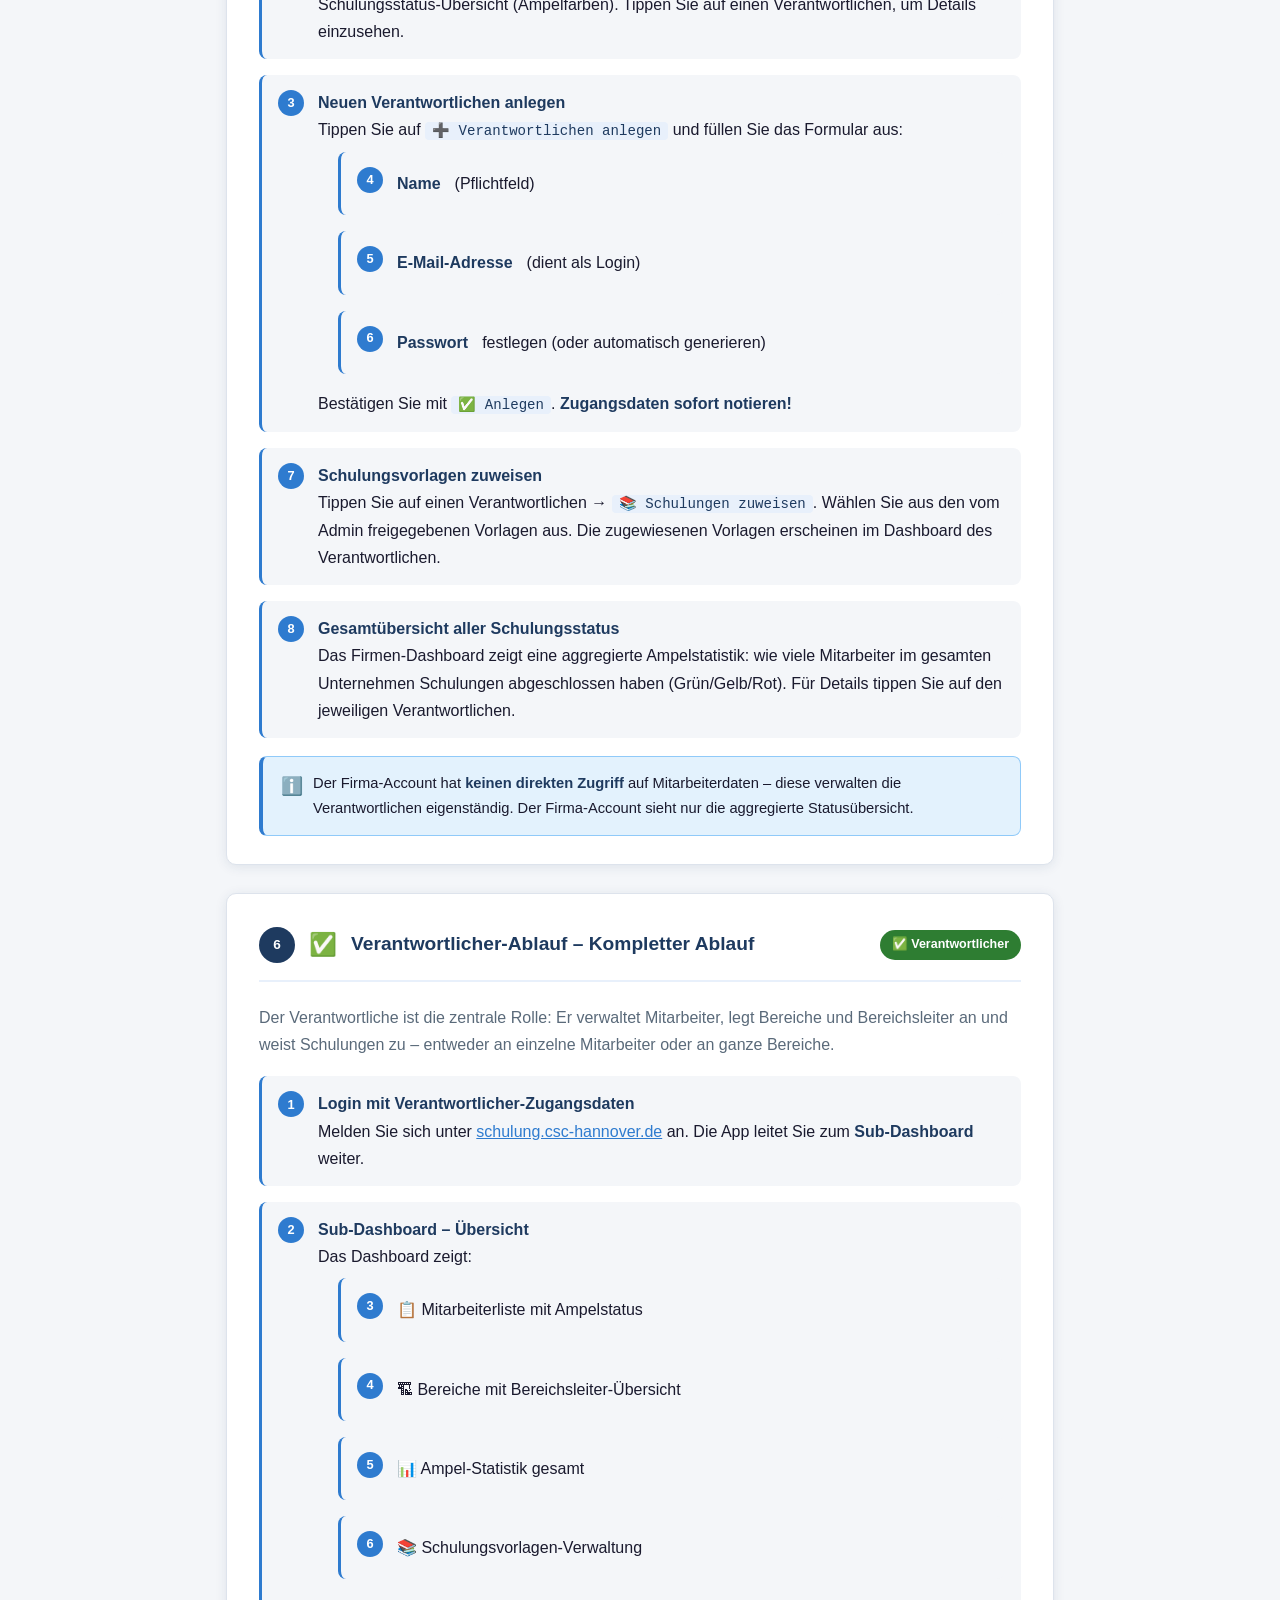
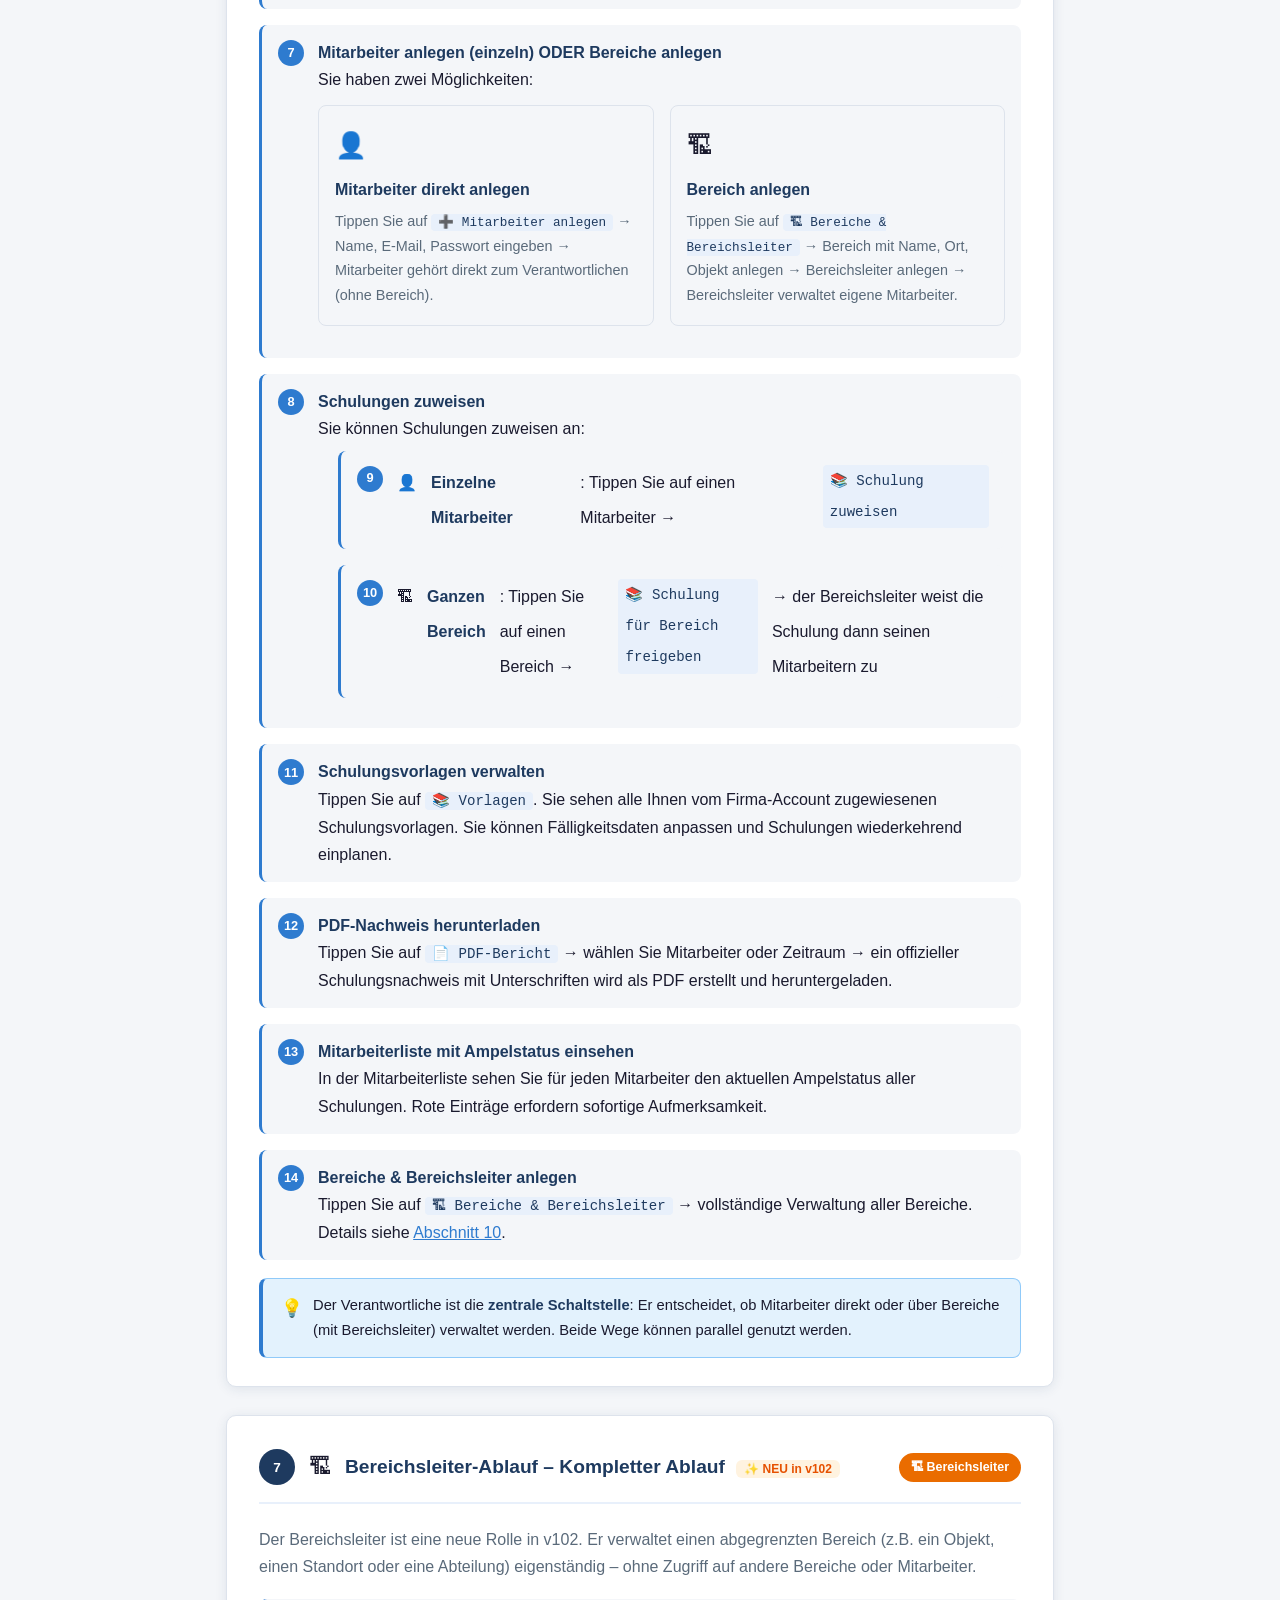
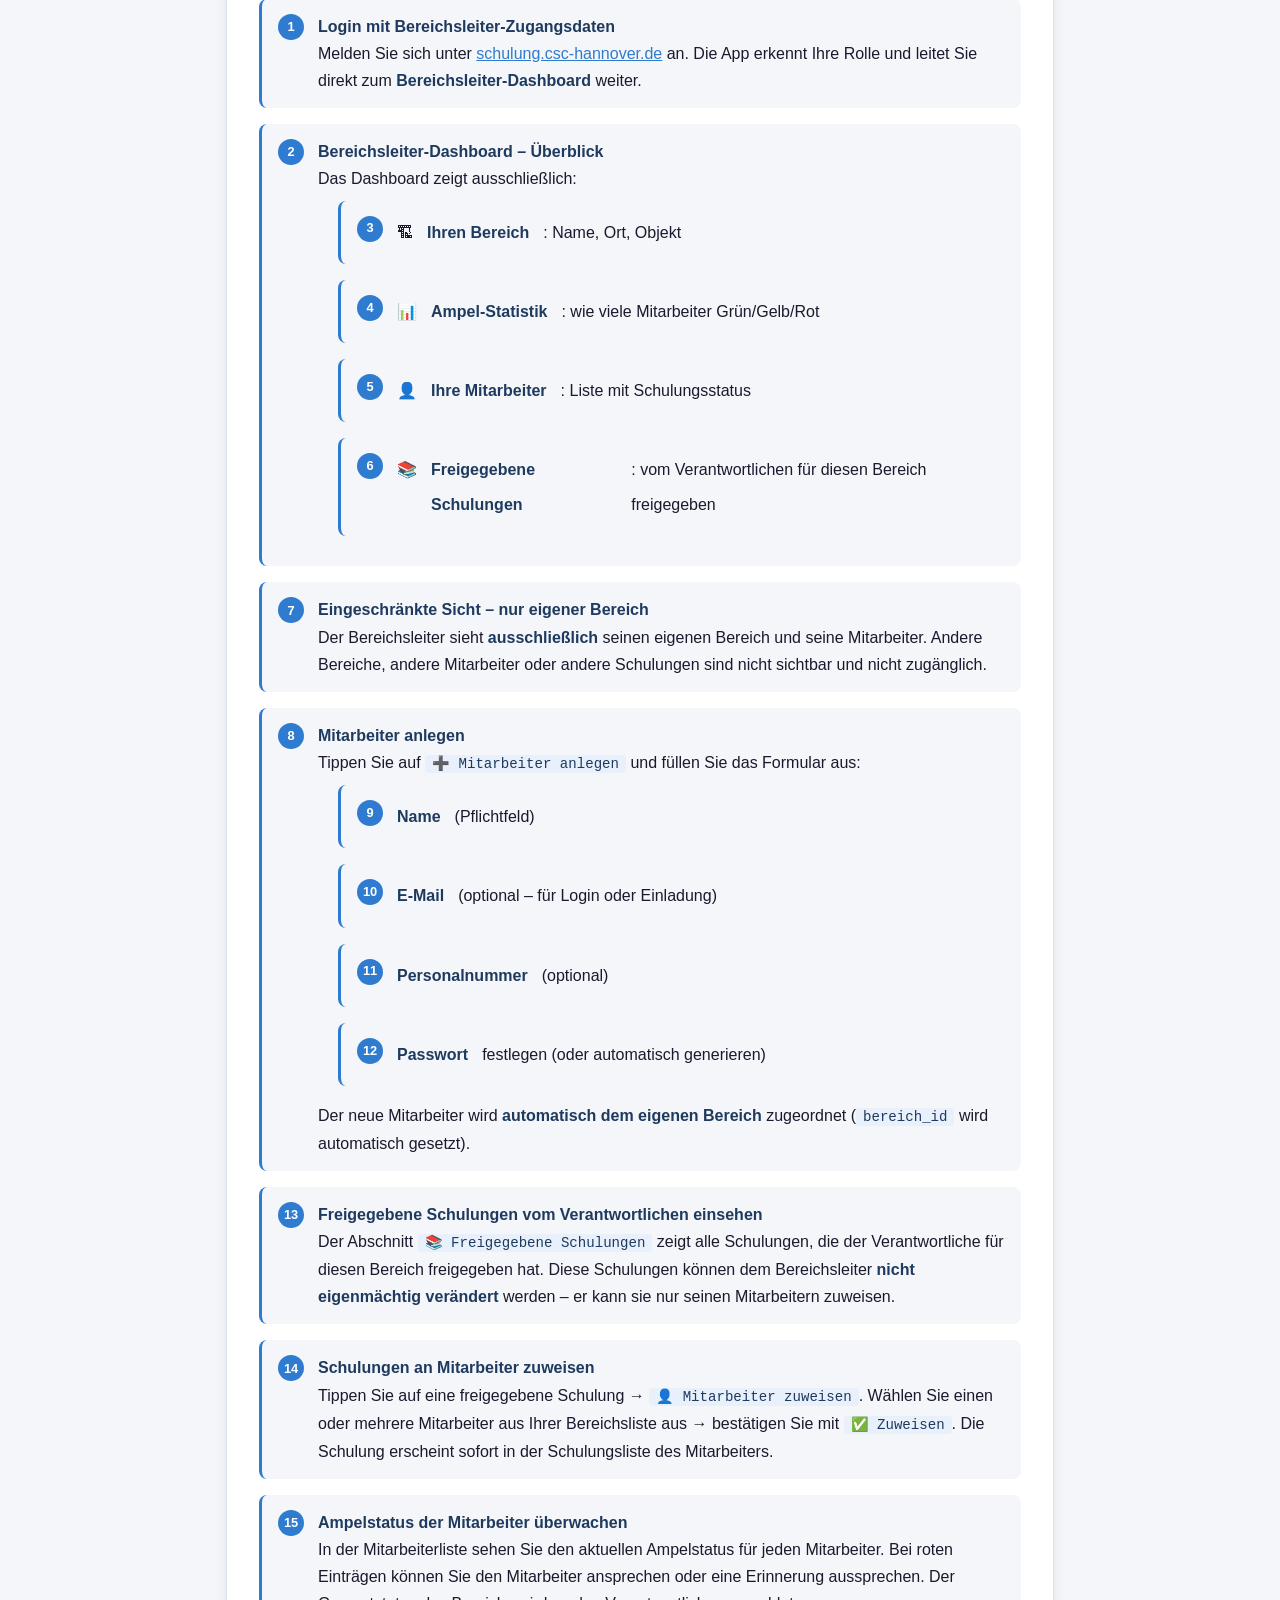
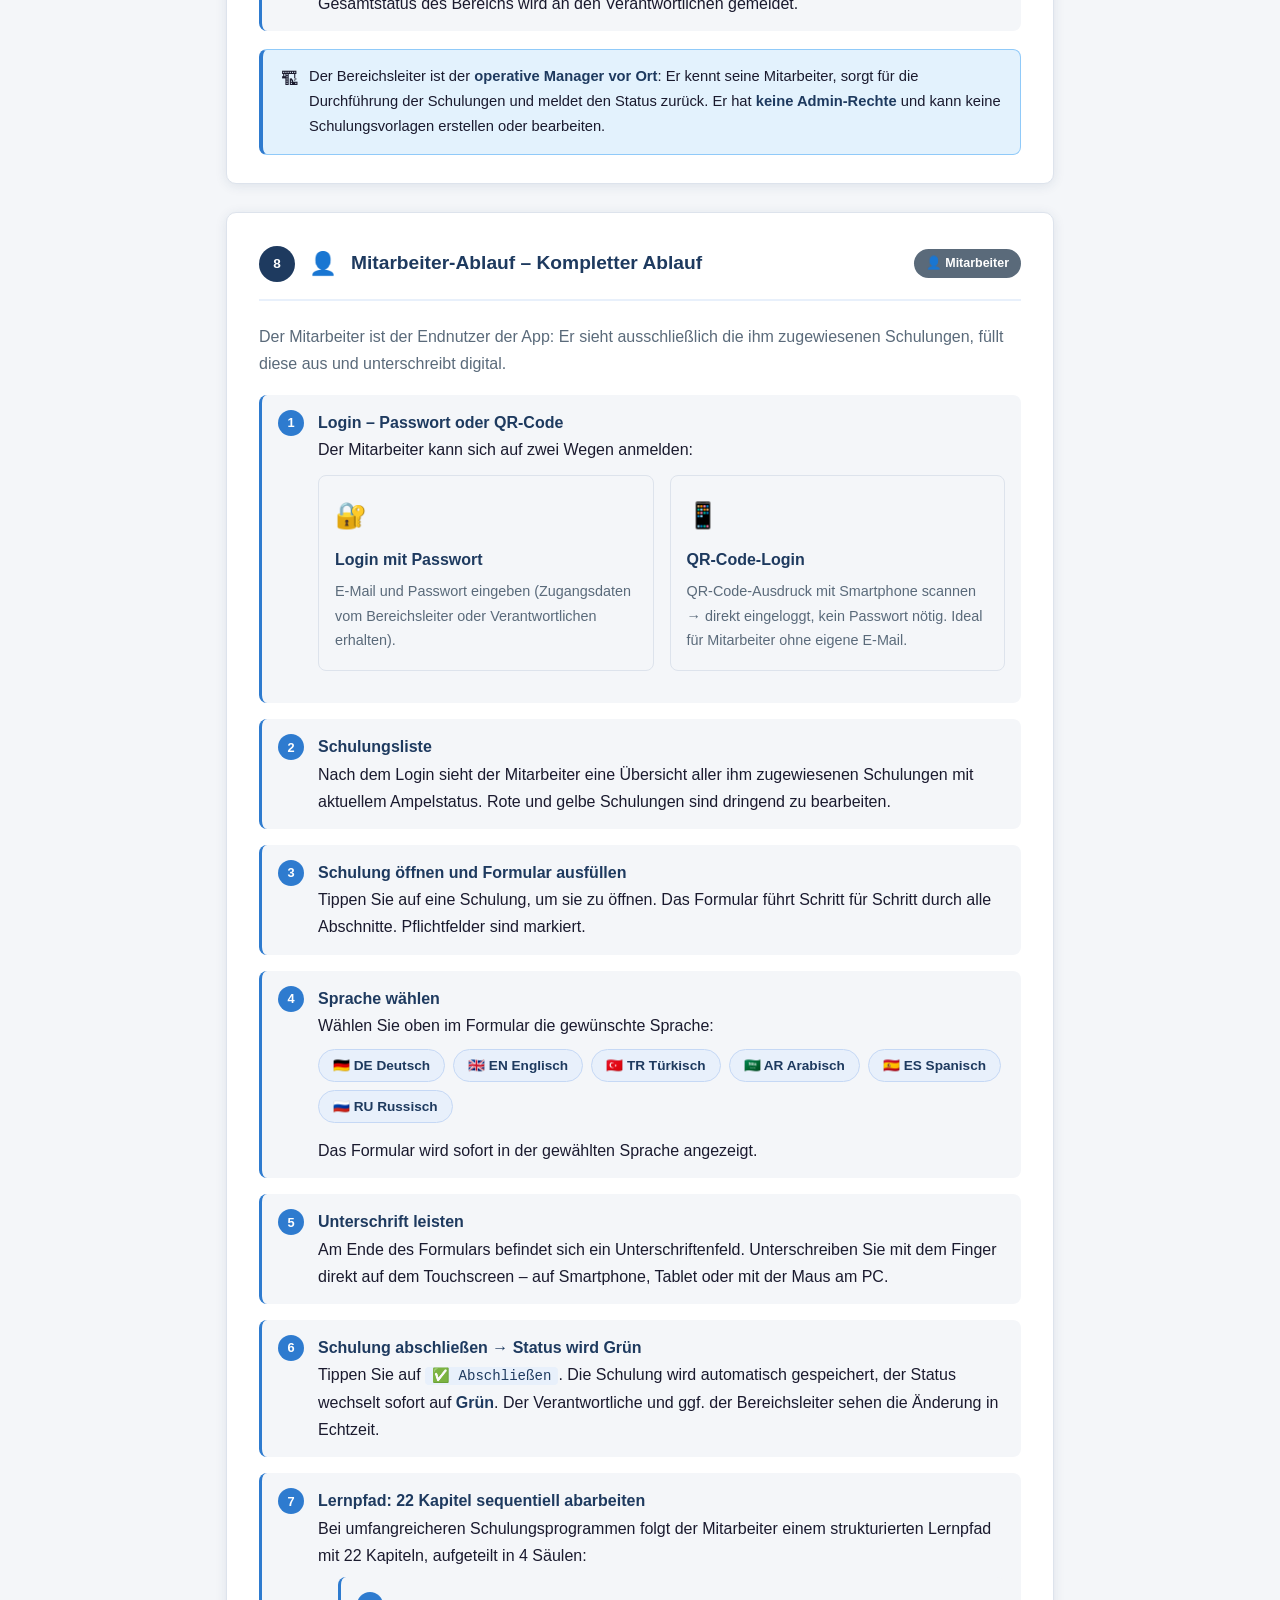
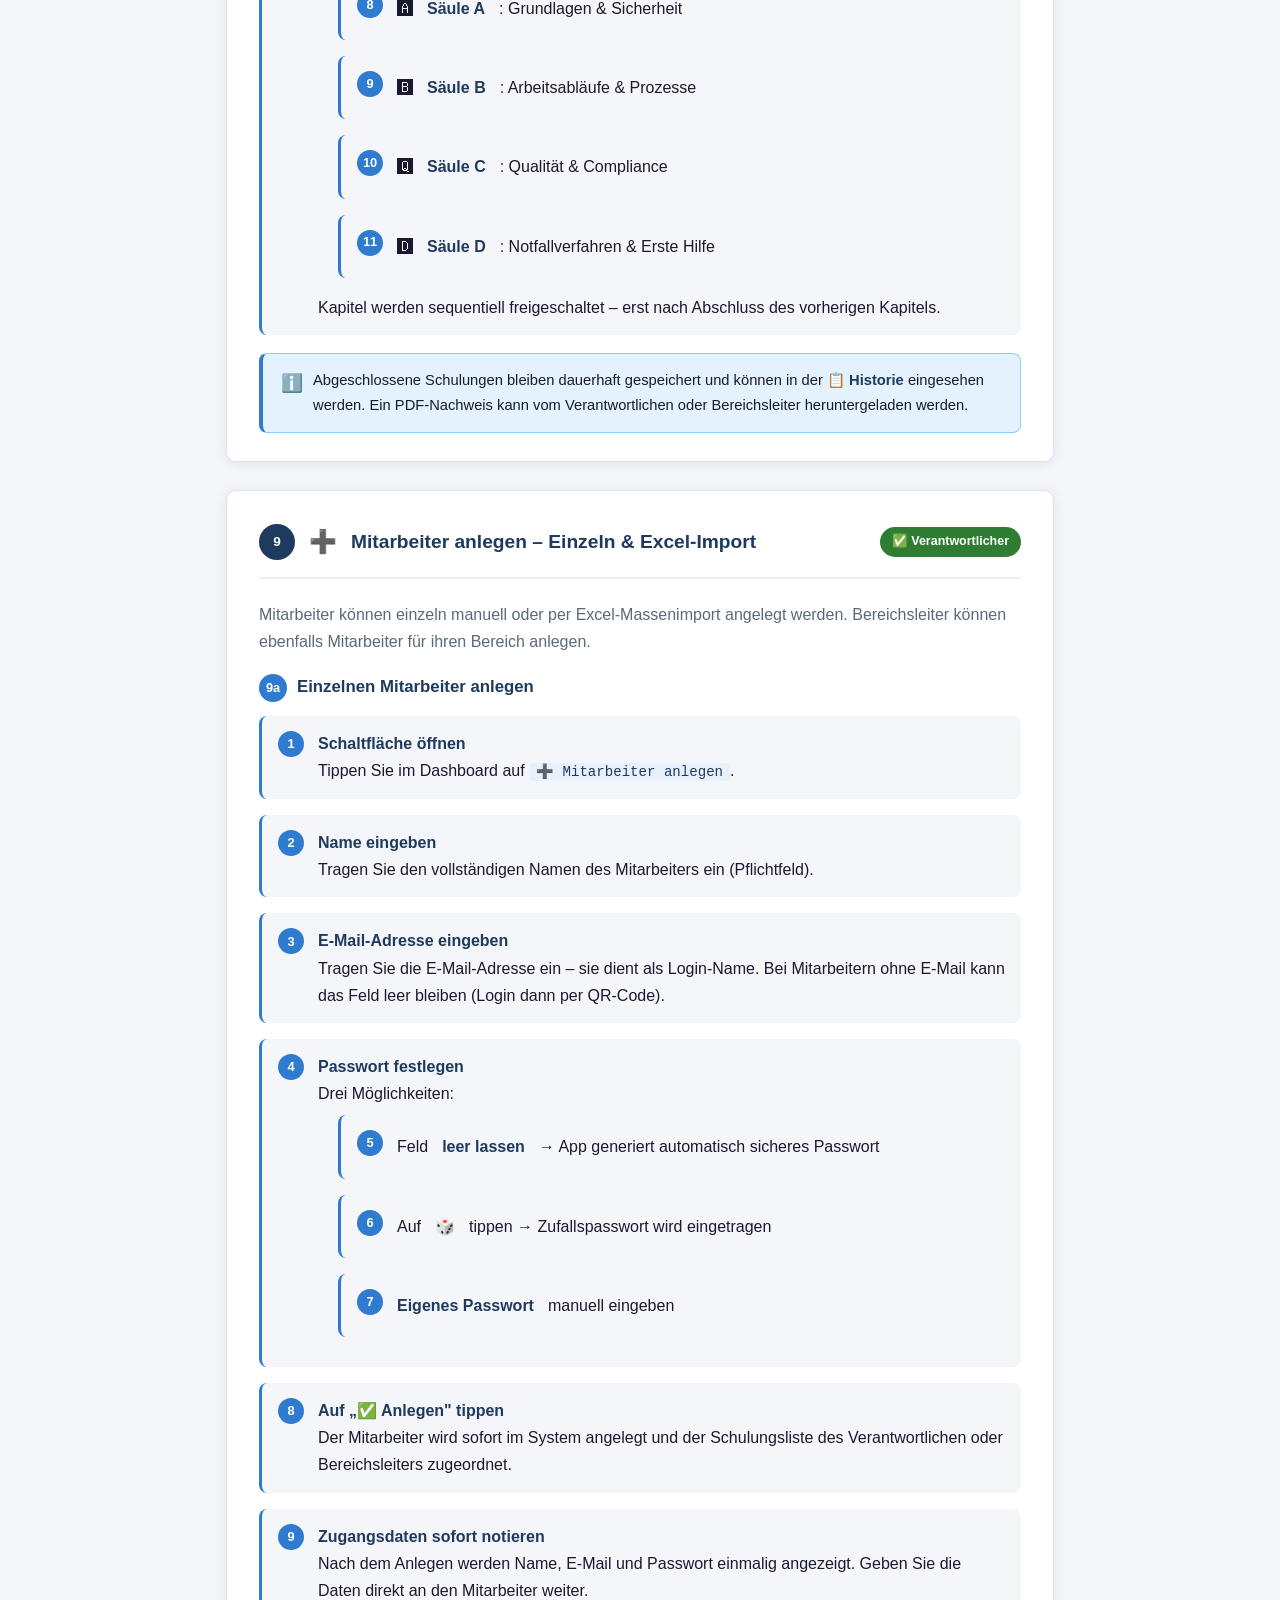
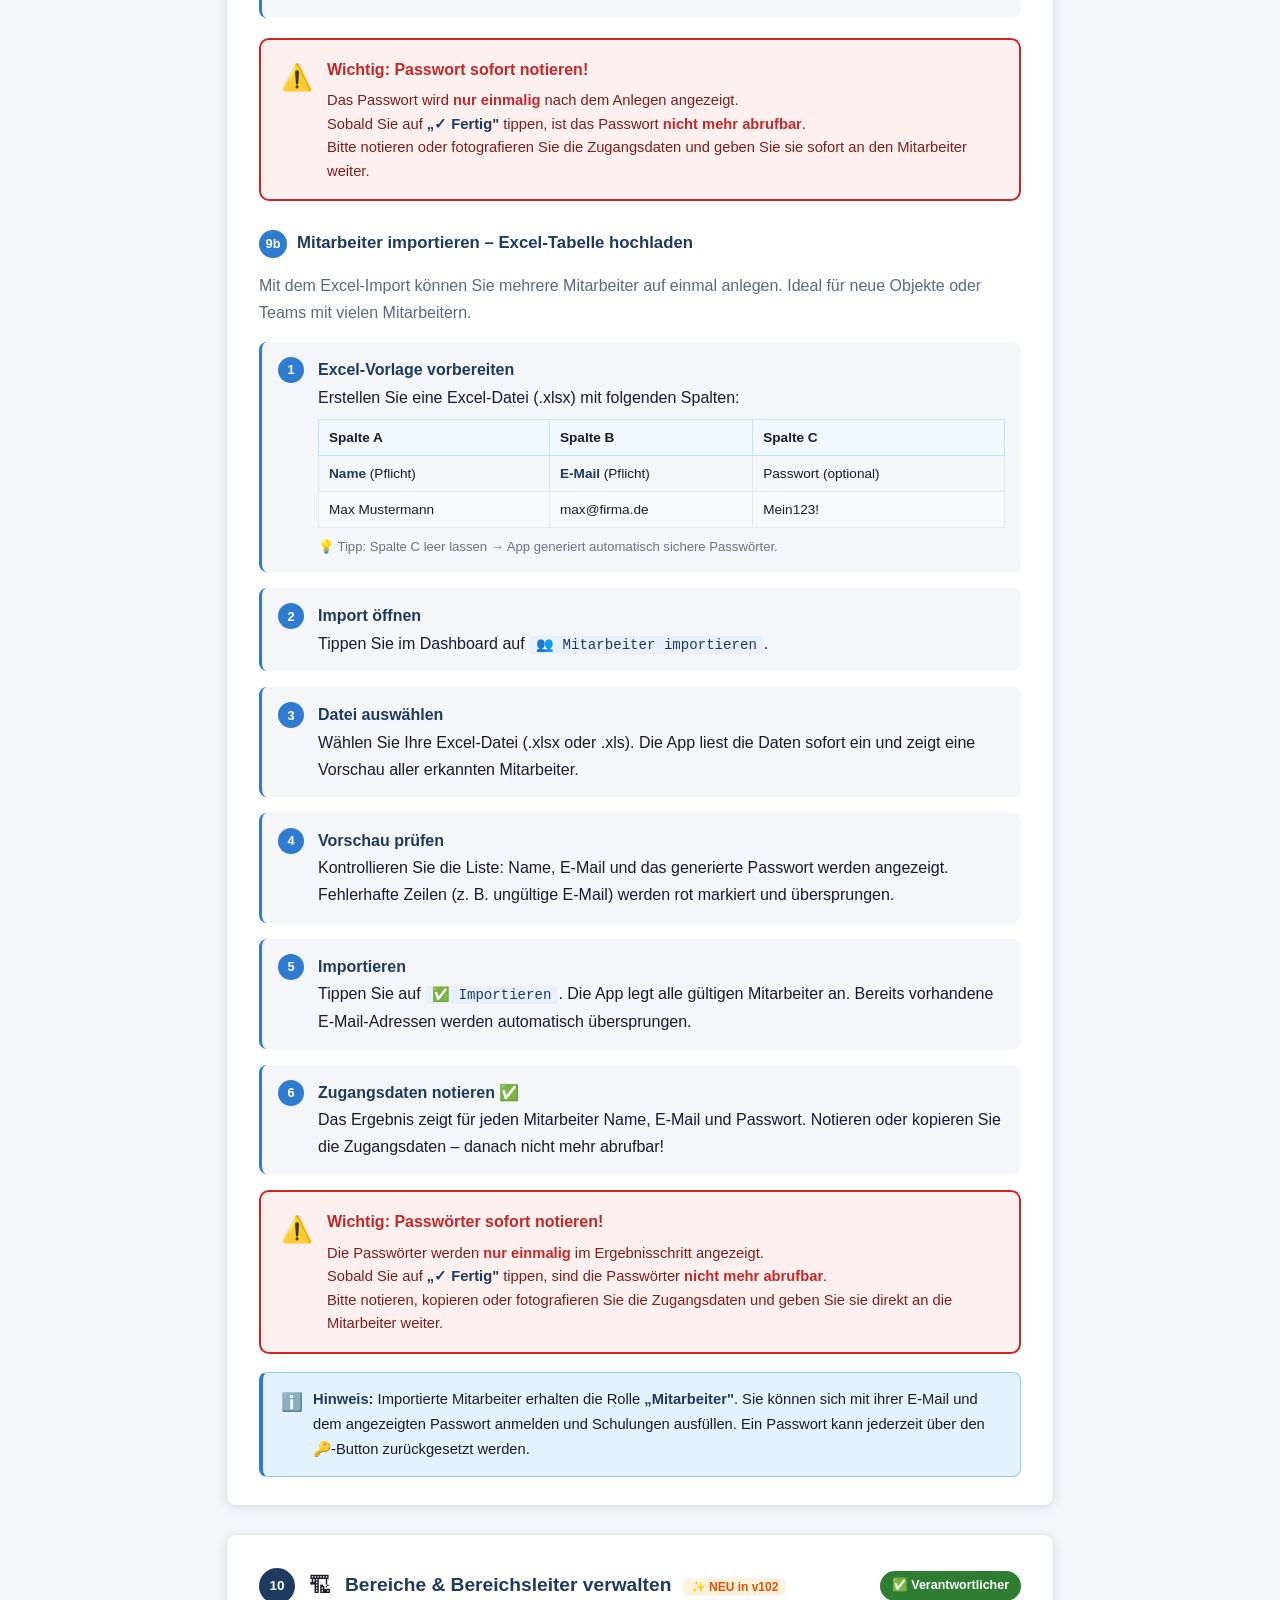
==== commit dae611d0: "docs: Bedienungsanleitung v102 — alle 5 Rollen, Bereichsleiter, Schulungskaskade" ====
--- a/anleitung.html
+++ b/anleitung.html
@@ -3,7 +3,7 @@
 <head>
   <meta charset="UTF-8">
   <meta name="viewport" content="width=device-width, initial-scale=1.0">
-  <title>Bedienungsanleitung – CSC Schulungsmanagement-App</title>
+  <title>Bedienungsanleitung – CSC Schulungsmanagement-App v102</title>
   <style>
     /* ===== RESET & BASE ===== */
     *, *::before, *::after { box-sizing: border-box; margin: 0; padding: 0; }
@@ -167,6 +167,7 @@
       margin-bottom: 22px;
       padding-bottom: 16px;
       border-bottom: 2px solid var(--blue-light);
+      position: relative;
     }
     .section-number {
       background: var(--blue-dark);
@@ -186,11 +187,31 @@
       font-weight: 700;
       color: var(--blue-dark);
       line-height: 1.3;
+      flex: 1;
     }
     .section-icon {
       font-size: 1.4rem;
       flex-shrink: 0;
     }
+
+    /* ===== ROLE BADGE ===== */
+    .role-badge {
+      display: inline-flex;
+      align-items: center;
+      gap: 5px;
+      border-radius: 20px;
+      padding: 4px 12px;
+      font-size: 0.78rem;
+      font-weight: 700;
+      flex-shrink: 0;
+      white-space: nowrap;
+    }
+    .role-badge-admin    { background: #1e3a5f; color: #fff; }
+    .role-badge-firma    { background: #7c3aed; color: #fff; }
+    .role-badge-verantw  { background: #2e7d32; color: #fff; }
+    .role-badge-bereich  { background: #ea6c00; color: #fff; }
+    .role-badge-mitarb   { background: #5a6a7a; color: #fff; }
+    .role-badge-alle     { background: #2e7bcf; color: #fff; }
 
     /* ===== STEP LIST ===== */
     .step-list {
@@ -327,6 +348,53 @@
       gap: 10px;
     }
     .info-box .info-icon { font-size: 1.1rem; flex-shrink: 0; margin-top: 1px; }
+
+    /* ===== ROLE TABLE ===== */
+    .role-table {
+      width: 100%;
+      border-collapse: collapse;
+      margin: 18px 0;
+      font-size: 0.9rem;
+    }
+    .role-table th {
+      background: var(--blue-dark);
+      color: var(--white);
+      padding: 10px 14px;
+      text-align: left;
+      font-weight: 700;
+    }
+    .role-table td {
+      padding: 10px 14px;
+      border-bottom: 1px solid var(--gray-border);
+      vertical-align: top;
+    }
+    .role-table tr:nth-child(even) td { background: var(--gray-bg); }
+    .role-table tr:hover td { background: var(--blue-light); }
+
+    /* ===== CASCADE DIAGRAM ===== */
+    .cascade-diagram {
+      background: #f0f4ff;
+      border: 1px solid #c5d3f5;
+      border-radius: 10px;
+      padding: 24px 28px;
+      margin: 18px 0;
+      font-family: "Courier New", monospace;
+      font-size: 0.9rem;
+      line-height: 2.2;
+      color: var(--blue-dark);
+    }
+    .cascade-diagram .cd-step {
+      display: flex;
+      align-items: center;
+      gap: 12px;
+    }
+    .cascade-diagram .cd-arrow {
+      display: flex;
+      align-items: center;
+      padding-left: 20px;
+      color: var(--accent);
+      font-size: 1.1rem;
+    }
 
     /* ===== FAQ ===== */
     .faq-list {
@@ -513,13 +581,13 @@
       pl: 'Instrukcja obsługi', en: 'User Manual', ar: 'دليل المستخدم'
     },
     'doc-sub': {
-      de: 'Für Unternehmen und Verantwortliche',
-      tr: 'Şirketler ve Sorumlular için',
-      ro: 'Pentru companii și responsabili',
-      sr: 'Za kompanije i odgovorne',
-      pl: 'Dla firm i odpowiedzialnych',
-      en: 'For Companies and Managers',
-      ar: 'للشركات والمسؤولين'
+      de: 'Für alle Rollen – v102',
+      tr: 'Tüm roller için – v102',
+      ro: 'Pentru toate rolurile – v102',
+      sr: 'Za sve uloge – v102',
+      pl: 'Dla wszystkich ról – v102',
+      en: 'For All Roles – v102',
+      ar: 'لجميع الأدوار – v102'
     },
     'print': {
       de: '🖨️ Anleitung drucken', tr: '🖨️ Kılavuzu yazdır',
@@ -563,9 +631,9 @@
       <img src="https://csc-hannover.de/wp-content/uploads/logo.png" alt="CSC GmbH Logo" onerror="this.style.display='none';this.parentElement.innerHTML='<span style=\'color:#1e3a5f;font-weight:700;font-size:1.2rem;\'>CSC GmbH</span>'">
     </div>
     <h1><span class="t-doc-title">Bedienungsanleitung</span><br>CSC Schulungsmanagement-App</h1>
-    <div class="subtitle"><span class="t-doc-sub">Für Unternehmen und Verantwortliche</span></div>
+    <div class="subtitle"><span class="t-doc-sub">Für alle Rollen – v102</span></div>
     <div class="cover-meta">
-      <span>📅 Juni 2026</span>
+      <span>📅 Juli 2026</span>
       <span>🏢 CSC GmbH · Hannover</span>
       <span>🌐 <a href="https://www.csc-hannover.de" target="_blank">www.csc-hannover.de</a></span>
     </div>
@@ -581,13 +649,18 @@
     <h2 class="t-toc-title">📋 Inhaltsverzeichnis</h2>
     <ul class="toc-list">
       <li><a href="#sec1">1 · Erste Schritte: Anmeldung</a></li>
-      <li><a href="#sec2">2 · Übersicht &amp; Ampelsystem</a></li>
-      <li><a href="#sec3">3 · Schulung ausfüllen</a></li>
-      <li><a href="#sec4">4 · Mitarbeiter einladen</a></li>
-      <li><a href="#sec4a">4a · Mitarbeiter einzeln anlegen</a></li>
-      <li><a href="#sec4b">4b · Mitarbeiter importieren (Excel)</a></li>
-      <li><a href="#sec5">5 · Häufige Fragen (FAQ)</a></li>
-      <li><a href="#sec6">6 · Kontakt &amp; Support</a></li>
+      <li><a href="#sec2">2 · Das Ampelsystem</a></li>
+      <li><a href="#sec3">3 · Rollensystem – Überblick</a></li>
+      <li><a href="#sec4">4 · Admin-Ablauf</a></li>
+      <li><a href="#sec5">5 · Firma-Ablauf</a></li>
+      <li><a href="#sec6">6 · Verantwortlicher-Ablauf</a></li>
+      <li><a href="#sec7">7 · Bereichsleiter-Ablauf ✨ NEU</a></li>
+      <li><a href="#sec8">8 · Mitarbeiter-Ablauf</a></li>
+      <li><a href="#sec9">9 · Mitarbeiter anlegen</a></li>
+      <li><a href="#sec10">10 · Bereiche &amp; Bereichsleiter ✨ NEU</a></li>
+      <li><a href="#sec11">11 · Schulungskaskade ✨ NEU</a></li>
+      <li><a href="#sec12">12 · Häufige Fragen (FAQ)</a></li>
+      <li><a href="#sec13">13 · Kontakt &amp; Support</a></li>
     </ul>
   </div>
 
@@ -597,35 +670,54 @@
       <div class="section-number">1</div>
       <div class="section-icon">🚀</div>
       <h2>Erste Schritte: Anmeldung</h2>
-    </div>
+      <span class="role-badge role-badge-alle">🌐 Alle Rollen</span>
+    </div>
+    <p style="margin-bottom:18px;color:var(--text-light);">Die Anmeldung funktioniert für alle Rollen (Admin, Firma, Verantwortlicher, Bereichsleiter, Mitarbeiter) auf die gleiche Weise – die App erkennt Ihre Rolle automatisch und leitet Sie zum richtigen Dashboard weiter.</p>
     <ol class="step-list">
       <li>
         <div class="step-content">
           <strong>App aufrufen</strong><br>
-          Öffnen Sie Ihren Browser und navigieren Sie zu:<br>
+          Öffnen Sie Ihren Browser (Chrome, Firefox, Safari) und navigieren Sie zu:<br>
           <a href="https://schulung.csc-hannover.de" target="_blank">https://schulung.csc-hannover.de</a>
         </div>
       </li>
       <li>
         <div class="step-content">
           <strong>Zugangsdaten eingeben</strong><br>
-          Geben Sie Ihre <strong>E-Mail-Adresse</strong> und Ihr <strong>Passwort</strong> ein.<br>
-          Diese Zugangsdaten erhalten Sie von der CSC GmbH.
-        </div>
-      </li>
-      <li>
-        <div class="step-content">
-          <strong>Auf "Anmelden" tippen</strong><br>
-          Bestätigen Sie Ihre Eingabe durch Tippen auf den Anmelden-Button.
-        </div>
-      </li>
-      <li>
-        <div class="step-content">
-          <strong>Schulungsübersicht</strong><br>
-          Sie sehen nun die Übersicht aller Ihnen zugewiesenen Schulungen und deren aktuellen Status.
+          Geben Sie Ihre <strong>E-Mail-Adresse</strong> (oder Ihren <strong>Benutzernamen</strong>) und Ihr <strong>Passwort</strong> ein.<br>
+          Die Zugangsdaten wurden Ihnen von Ihrem Vorgesetzten oder der CSC GmbH mitgeteilt.
+        </div>
+      </li>
+      <li>
+        <div class="step-content">
+          <strong>Auf „Anmelden" tippen</strong><br>
+          Bestätigen Sie Ihre Eingabe durch Tippen auf den blauen <code>Anmelden</code>-Button.
+        </div>
+      </li>
+      <li>
+        <div class="step-content">
+          <strong>Automatische Weiterleitung je Rolle</strong><br>
+          Die App erkennt Ihre Rolle und leitet Sie automatisch weiter:
+          <ul style="margin-top:8px;padding-left:20px;line-height:2.2;">
+            <li>👑 <strong>Admin</strong> → Admin-Dashboard (alle Firmen)</li>
+            <li>🏢 <strong>Firma</strong> → Firmen-Dashboard (Verantwortliche)</li>
+            <li>✅ <strong>Verantwortlicher</strong> → Sub-Dashboard (Mitarbeiter &amp; Bereiche)</li>
+            <li>🏗 <strong>Bereichsleiter</strong> → Bereichsleiter-Dashboard (eigener Bereich)</li>
+            <li>👤 <strong>Mitarbeiter</strong> → Schulungsliste (eigene Schulungen)</li>
+          </ul>
+        </div>
+      </li>
+      <li>
+        <div class="step-content">
+          <strong>QR-Code-Login (für Mitarbeiter)</strong><br>
+          Mitarbeiter können alternativ mit einem gedruckten QR-Code einloggen – ganz ohne Passwort. Einfach QR-Code mit dem Smartphone scannen → sofort eingeloggt.
         </div>
       </li>
     </ol>
+    <div class="info-box">
+      <span class="info-icon">ℹ️</span>
+      <span><strong>Passwort vergessen?</strong> Wenden Sie sich an die CSC GmbH (<a href="mailto:info@csc-hannover.de">info@csc-hannover.de</a>) oder an Ihren Verantwortlichen – das Passwort kann jederzeit zurückgesetzt werden.</span>
+    </div>
   </div>
 
   <!-- ===== SECTION 2: AMPELSYSTEM ===== -->
@@ -633,35 +725,36 @@
     <div class="section-header">
       <div class="section-number">2</div>
       <div class="section-icon">🚦</div>
-      <h2>Übersicht verstehen – Das Ampelsystem</h2>
-    </div>
-
-    <p style="margin-bottom:16px;color:var(--text-light);">Der Status jeder Schulung wird durch eine farbige Anzeige (Ampelsystem) sofort erkennbar gemacht:</p>
+      <h2>Das Ampelsystem</h2>
+      <span class="role-badge role-badge-alle">🌐 Alle Rollen</span>
+    </div>
+
+    <p style="margin-bottom:16px;color:var(--text-light);">Der Status jeder Schulung wird durch eine farbige Ampel sofort erkennbar – für alle Rollen gilt dasselbe Farbsystem:</p>
 
     <div class="traffic-light">
       <div class="tl-item tl-green">
         <span class="tl-dot">🟢</span>
         <span class="tl-label">Grün</span>
-        <span class="tl-desc">Schulung wurde vollständig abgeschlossen und gespeichert</span>
+        <span class="tl-desc">Schulung vollständig abgeschlossen und unterschrieben ✅</span>
       </div>
       <div class="tl-item tl-yellow">
         <span class="tl-dot">🟡</span>
         <span class="tl-label">Gelb</span>
-        <span class="tl-desc">Schulung ist in Bearbeitung oder die Frist ist noch offen</span>
+        <span class="tl-desc">Schulung begonnen, aber noch nicht vollständig abgeschlossen – oder Frist läuft demnächst ab</span>
       </div>
       <div class="tl-item tl-red">
         <span class="tl-dot">🔴</span>
         <span class="tl-label">Rot</span>
-        <span class="tl-desc">Schulung wurde nicht begonnen oder die Frist ist überschritten</span>
-      </div>
-    </div>
-
-    <p style="margin-bottom:12px;font-weight:600;color:var(--blue-dark);">Kacheln in der Übersicht:</p>
+        <span class="tl-desc">Schulung noch nicht begonnen oder Frist überschritten – sofortige Aufmerksamkeit erforderlich!</span>
+      </div>
+    </div>
+
+    <p style="margin-bottom:12px;font-weight:600;color:var(--blue-dark);">Statusübersicht in der Kachel-Ansicht:</p>
     <div class="tiles-grid">
       <div class="tile-box tile-green">
         <span class="tile-icon">✅</span>
         <div class="tile-name">Abgeschlossen</div>
-        <div class="tile-hint" style="color:var(--green);">Alle Pflichtfelder ausgefüllt und unterschrieben</div>
+        <div class="tile-hint" style="color:var(--green);">Alle Felder ausgefüllt, unterschrieben und gespeichert</div>
       </div>
       <div class="tile-box tile-yellow">
         <span class="tile-icon">⏳</span>
@@ -670,36 +763,407 @@
       </div>
       <div class="tile-box tile-red">
         <span class="tile-icon">📋</span>
-        <div class="tile-name">Offen</div>
+        <div class="tile-name">Offen / Überfällig</div>
         <div class="tile-hint" style="color:var(--red);">Noch nicht begonnen oder Frist abgelaufen</div>
       </div>
     </div>
-  </div>
-
-  <!-- ===== SECTION 3: SCHULUNG AUSFÜLLEN ===== -->
+
+    <div class="info-box" style="margin-top:20px;">
+      <span class="info-icon">ℹ️</span>
+      <span>Das Ampelsystem wird auf <strong>allen Ebenen</strong> angezeigt: Mitarbeiter sehen den Status ihrer eigenen Schulungen – Bereichsleiter und Verantwortliche sehen die Ampel-Statistik für ihre gesamte Gruppe.</span>
+    </div>
+  </div>
+
+  <!-- ===== SECTION 3: ROLLENSYSTEM ÜBERBLICK ===== -->
   <div class="section-card" id="sec3">
     <div class="section-header">
       <div class="section-number">3</div>
-      <div class="section-icon">📝</div>
-      <h2>Schulung ausfüllen</h2>
-    </div>
+      <div class="section-icon">🎭</div>
+      <h2>Rollensystem – Überblick (Wer ist was?)</h2>
+      <span class="role-badge role-badge-alle">🌐 Überblick</span>
+    </div>
+
+    <p style="margin-bottom:16px;color:var(--text-light);">Die App kennt 5 Rollen in einer klar definierten Hierarchie. Jede Rolle hat spezifische Rechte und Aufgaben:</p>
+
+    <!-- Hierarchie-Diagramm -->
+    <div class="cascade-diagram">
+      <div class="cd-step">👑 <strong>Admin</strong> &nbsp;→&nbsp; Systemweit: alle Firmen, alle Vorlagen, alle Berichte</div>
+      <div class="cd-arrow">↓</div>
+      <div class="cd-step">🏢 <strong>Firma</strong> &nbsp;→&nbsp; Eine Firma: eigene Verantwortliche verwalten</div>
+      <div class="cd-arrow">↓</div>
+      <div class="cd-step">✅ <strong>Verantwortlicher</strong> &nbsp;→&nbsp; Mitarbeiter &amp; Bereiche der eigenen Firma</div>
+      <div class="cd-arrow">↓</div>
+      <div class="cd-step">🏗 <strong>Bereichsleiter</strong> &nbsp;→&nbsp; Einen Bereich: eigene Mitarbeiter, freigegebene Schulungen</div>
+      <div class="cd-arrow">↓</div>
+      <div class="cd-step">👤 <strong>Mitarbeiter</strong> &nbsp;→&nbsp; Eigene Schulungen ausfüllen und unterschreiben</div>
+    </div>
+
+    <!-- Rollentabelle -->
+    <table class="role-table">
+      <tr>
+        <th>Rolle</th>
+        <th>Badge</th>
+        <th>Kann …</th>
+      </tr>
+      <tr>
+        <td><strong>Admin</strong></td>
+        <td><span class="role-badge role-badge-admin">👑 Admin</span></td>
+        <td>Alle Firmen anlegen/verwalten, systemweite Schulungsvorlagen erstellen, PDF-Berichte für alle Unternehmen generieren, Firmen suchen</td>
+      </tr>
+      <tr>
+        <td><strong>Firma</strong></td>
+        <td><span class="role-badge role-badge-firma">🏢 Firma</span></td>
+        <td>Verantwortliche anlegen/verwalten, Schulungsvorlagen zuweisen, Gesamtüberblick über alle Schulungsstatus der Firma</td>
+      </tr>
+      <tr>
+        <td><strong>Verantwortlicher</strong></td>
+        <td><span class="role-badge role-badge-verantw">✅ Verantwortlicher</span></td>
+        <td>Mitarbeiter anlegen (einzeln + Excel), Bereiche &amp; Bereichsleiter anlegen, Schulungen zuweisen (an Mitarbeiter oder ganzen Bereich), PDF-Nachweise herunterladen, Ampelstatus überwachen</td>
+      </tr>
+      <tr>
+        <td><strong>Bereichsleiter</strong> ✨</td>
+        <td><span class="role-badge role-badge-bereich">🏗 Bereichsleiter</span></td>
+        <td>Nur eigenen Bereich sehen, Mitarbeiter des eigenen Bereichs anlegen, freigegebene Schulungen an Mitarbeiter zuweisen, Ampelstatus überwachen</td>
+      </tr>
+      <tr>
+        <td><strong>Mitarbeiter</strong></td>
+        <td><span class="role-badge role-badge-mitarb">👤 Mitarbeiter</span></td>
+        <td>Eigene zugewiesene Schulungen sehen, Formulare ausfüllen, Sprache wählen, Unterschrift leisten, Schulung abschließen</td>
+      </tr>
+    </table>
+
+    <div class="info-box">
+      <span class="info-icon">💡</span>
+      <span>Die Rolle <strong>Bereichsleiter</strong> ist neu ab Version v102. Sie ergänzt die Hierarchie zwischen Verantwortlichem und Mitarbeiter und ermöglicht die Verwaltung von Objekten, Standorten oder Abteilungen als eigenständige Bereiche.</span>
+    </div>
+  </div>
+
+  <!-- ===== SECTION 4: ADMIN-ABLAUF ===== -->
+  <div class="section-card" id="sec4">
+    <div class="section-header">
+      <div class="section-number">4</div>
+      <div class="section-icon">👑</div>
+      <h2>Admin-Ablauf – Kompletter Ablauf</h2>
+      <span class="role-badge role-badge-admin">👑 Admin</span>
+    </div>
+    <p style="margin-bottom:18px;color:var(--text-light);">Der Admin hat die höchste Berechtigung in der App. Er verwaltet alle Unternehmen systemweit und stellt die Schulungsvorlagen zur Verfügung.</p>
     <ol class="step-list">
       <li>
         <div class="step-content">
-          <strong>Schulung auswählen</strong><br>
-          Tippen Sie in der Schulungsliste auf die gewünschte Schulung, um sie zu öffnen.
-        </div>
-      </li>
-      <li>
-        <div class="step-content">
-          <strong>Formular ausfüllen</strong><br>
-          Füllen Sie das Formular Schritt für Schritt aus. Pflichtfelder sind entsprechend markiert.
+          <strong>Login mit Admin-Zugangsdaten</strong><br>
+          Öffnen Sie <a href="https://schulung.csc-hannover.de" target="_blank">schulung.csc-hannover.de</a> und melden Sie sich mit Ihren Admin-Zugangsdaten (E-Mail + Passwort) an. Die App leitet Sie automatisch zum <strong>Admin-Dashboard</strong> weiter.
+        </div>
+      </li>
+      <li>
+        <div class="step-content">
+          <strong>Admin-Dashboard – Firmenübersicht</strong><br>
+          Sie sehen eine Liste aller registrierten Unternehmen mit Ampelstatus. Das <strong>Suchfeld</strong> oben ermöglicht die schnelle Filterung nach Firmenname. Klicken Sie auf eine Firma, um Details einzusehen.
+        </div>
+      </li>
+      <li>
+        <div class="step-content">
+          <strong>Neue Firma anlegen</strong><br>
+          Tippen Sie auf <code>➕ Neue Firma anlegen</code> und füllen Sie das Formular aus:
+          <ul style="margin-top:8px;padding-left:20px;line-height:2.2;">
+            <li><strong>Firmenname</strong> (Pflichtfeld)</li>
+            <li><strong>Kontaktperson</strong> (optional)</li>
+            <li><strong>Logo</strong> hochladen (optional, .png/.jpg)</li>
+          </ul>
+          Bestätigen Sie mit <code>✅ Speichern</code>.
+        </div>
+      </li>
+      <li>
+        <div class="step-content">
+          <strong>Firma-Zugangsdaten anlegen und vergeben</strong><br>
+          Nach dem Anlegen der Firma tippen Sie auf <code>🔑 Zugangsdaten erstellen</code>. Legen Sie E-Mail und Passwort für den Firma-Account fest. <strong>Notieren Sie das Passwort sofort</strong> und geben Sie es an den zuständigen Ansprechpartner der Firma weiter.
+        </div>
+      </li>
+      <li>
+        <div class="step-content">
+          <strong>Schulungsvorlagen systemweit verwalten</strong><br>
+          Öffnen Sie den Bereich <code>📚 Schulungsvorlagen</code>. Hier können Sie:
+          <ul style="margin-top:8px;padding-left:20px;line-height:2.2;">
+            <li>Neue Vorlagen erstellen (Titel, Beschreibung, Intervall in Monaten)</li>
+            <li>Bestehende Vorlagen bearbeiten oder löschen</li>
+            <li>Vorlagen für bestimmte Firmen freigeben</li>
+          </ul>
+        </div>
+      </li>
+      <li>
+        <div class="step-content">
+          <strong>PDF-Bericht für Unternehmen erstellen</strong><br>
+          Tippen Sie in der Firmenübersicht auf <code>📄 PDF-Bericht</code>. Wählen Sie das gewünschte Unternehmen und den Zeitraum → ein vollständig formatierter Schulungsbericht (inkl. Ampelstatistik und Unterschriften-Nachweis) wird generiert und als PDF heruntergeladen. Ideal für Audits und Behörden.
+        </div>
+      </li>
+      <li>
+        <div class="step-content">
+          <strong>Suche nach Firmen im Dashboard</strong><br>
+          Das Suchfeld im Admin-Dashboard filtert die Firmenübersicht in Echtzeit. Geben Sie den Firmennamen (oder Teile davon) ein – die Liste aktualisiert sich sofort.
+        </div>
+      </li>
+    </ol>
+    <div class="info-box">
+      <span class="info-icon">💡</span>
+      <span>Als Admin sehen Sie <strong>alle Firmen</strong> und <strong>alle Schulungsstatus</strong> auf einen Blick. Für Push-Benachrichtigungen tippen Sie auf das 🔔-Symbol im Header – der Browser fragt einmalig nach Erlaubnis.</span>
+    </div>
+  </div>
+
+  <!-- ===== SECTION 5: FIRMA-ABLAUF ===== -->
+  <div class="section-card" id="sec5">
+    <div class="section-header">
+      <div class="section-number">5</div>
+      <div class="section-icon">🏢</div>
+      <h2>Firma-Ablauf – Kompletter Ablauf</h2>
+      <span class="role-badge role-badge-firma">🏢 Firma</span>
+    </div>
+    <p style="margin-bottom:18px;color:var(--text-light);">Der Firma-Account verwaltet das eigene Unternehmen: er legt Verantwortliche an und weist Schulungsvorlagen zu.</p>
+    <ol class="step-list">
+      <li>
+        <div class="step-content">
+          <strong>Login mit Firma-Zugangsdaten</strong><br>
+          Melden Sie sich mit Ihrer Firmen-E-Mail und dem Passwort an. Die App leitet Sie zum <strong>Firmen-Dashboard</strong> weiter.
+        </div>
+      </li>
+      <li>
+        <div class="step-content">
+          <strong>Firmen-Dashboard – Übersicht der Verantwortlichen</strong><br>
+          Sie sehen eine Liste aller Verantwortlichen innerhalb Ihrer Firma mit deren Schulungsstatus-Übersicht (Ampelfarben). Tippen Sie auf einen Verantwortlichen, um Details einzusehen.
+        </div>
+      </li>
+      <li>
+        <div class="step-content">
+          <strong>Neuen Verantwortlichen anlegen</strong><br>
+          Tippen Sie auf <code>➕ Verantwortlichen anlegen</code> und füllen Sie das Formular aus:
+          <ul style="margin-top:8px;padding-left:20px;line-height:2.2;">
+            <li><strong>Name</strong> (Pflichtfeld)</li>
+            <li><strong>E-Mail-Adresse</strong> (dient als Login)</li>
+            <li><strong>Passwort</strong> festlegen (oder automatisch generieren)</li>
+          </ul>
+          Bestätigen Sie mit <code>✅ Anlegen</code>. <strong>Zugangsdaten sofort notieren!</strong>
+        </div>
+      </li>
+      <li>
+        <div class="step-content">
+          <strong>Schulungsvorlagen zuweisen</strong><br>
+          Tippen Sie auf einen Verantwortlichen → <code>📚 Schulungen zuweisen</code>. Wählen Sie aus den vom Admin freigegebenen Vorlagen aus. Die zugewiesenen Vorlagen erscheinen im Dashboard des Verantwortlichen.
+        </div>
+      </li>
+      <li>
+        <div class="step-content">
+          <strong>Gesamtübersicht aller Schulungsstatus</strong><br>
+          Das Firmen-Dashboard zeigt eine aggregierte Ampelstatistik: wie viele Mitarbeiter im gesamten Unternehmen Schulungen abgeschlossen haben (Grün/Gelb/Rot). Für Details tippen Sie auf den jeweiligen Verantwortlichen.
+        </div>
+      </li>
+    </ol>
+    <div class="info-box">
+      <span class="info-icon">ℹ️</span>
+      <span>Der Firma-Account hat <strong>keinen direkten Zugriff</strong> auf Mitarbeiterdaten – diese verwalten die Verantwortlichen eigenständig. Der Firma-Account sieht nur die aggregierte Statusübersicht.</span>
+    </div>
+  </div>
+
+  <!-- ===== SECTION 6: VERANTWORTLICHER-ABLAUF ===== -->
+  <div class="section-card" id="sec6">
+    <div class="section-header">
+      <div class="section-number">6</div>
+      <div class="section-icon">✅</div>
+      <h2>Verantwortlicher-Ablauf – Kompletter Ablauf</h2>
+      <span class="role-badge role-badge-verantw">✅ Verantwortlicher</span>
+    </div>
+    <p style="margin-bottom:18px;color:var(--text-light);">Der Verantwortliche ist die zentrale Rolle: Er verwaltet Mitarbeiter, legt Bereiche und Bereichsleiter an und weist Schulungen zu – entweder an einzelne Mitarbeiter oder an ganze Bereiche.</p>
+    <ol class="step-list">
+      <li>
+        <div class="step-content">
+          <strong>Login mit Verantwortlicher-Zugangsdaten</strong><br>
+          Melden Sie sich unter <a href="https://schulung.csc-hannover.de" target="_blank">schulung.csc-hannover.de</a> an. Die App leitet Sie zum <strong>Sub-Dashboard</strong> weiter.
+        </div>
+      </li>
+      <li>
+        <div class="step-content">
+          <strong>Sub-Dashboard – Übersicht</strong><br>
+          Das Dashboard zeigt:
+          <ul style="margin-top:8px;padding-left:20px;line-height:2.2;">
+            <li>📋 Mitarbeiterliste mit Ampelstatus</li>
+            <li>🏗 Bereiche mit Bereichsleiter-Übersicht</li>
+            <li>📊 Ampel-Statistik gesamt</li>
+            <li>📚 Schulungsvorlagen-Verwaltung</li>
+          </ul>
+        </div>
+      </li>
+      <li>
+        <div class="step-content">
+          <strong>Mitarbeiter anlegen (einzeln) ODER Bereiche anlegen</strong><br>
+          Sie haben zwei Möglichkeiten:
+          <div class="invite-options" style="margin-top:12px;">
+            <div class="invite-option">
+              <span class="opt-icon">👤</span>
+              <div class="opt-title">Mitarbeiter direkt anlegen</div>
+              <p>Tippen Sie auf <code>➕ Mitarbeiter anlegen</code> → Name, E-Mail, Passwort eingeben → Mitarbeiter gehört direkt zum Verantwortlichen (ohne Bereich).</p>
+            </div>
+            <div class="invite-option">
+              <span class="opt-icon">🏗</span>
+              <div class="opt-title">Bereich anlegen</div>
+              <p>Tippen Sie auf <code>🏗 Bereiche &amp; Bereichsleiter</code> → Bereich mit Name, Ort, Objekt anlegen → Bereichsleiter anlegen → Bereichsleiter verwaltet eigene Mitarbeiter.</p>
+            </div>
+          </div>
+        </div>
+      </li>
+      <li>
+        <div class="step-content">
+          <strong>Schulungen zuweisen</strong><br>
+          Sie können Schulungen zuweisen an:
+          <ul style="margin-top:8px;padding-left:20px;line-height:2.2;">
+            <li>👤 <strong>Einzelne Mitarbeiter</strong>: Tippen Sie auf einen Mitarbeiter → <code>📚 Schulung zuweisen</code></li>
+            <li>🏗 <strong>Ganzen Bereich</strong>: Tippen Sie auf einen Bereich → <code>📚 Schulung für Bereich freigeben</code> → der Bereichsleiter weist die Schulung dann seinen Mitarbeitern zu</li>
+          </ul>
+        </div>
+      </li>
+      <li>
+        <div class="step-content">
+          <strong>Schulungsvorlagen verwalten</strong><br>
+          Tippen Sie auf <code>📚 Vorlagen</code>. Sie sehen alle Ihnen vom Firma-Account zugewiesenen Schulungsvorlagen. Sie können Fälligkeitsdaten anpassen und Schulungen wiederkehrend einplanen.
+        </div>
+      </li>
+      <li>
+        <div class="step-content">
+          <strong>PDF-Nachweis herunterladen</strong><br>
+          Tippen Sie auf <code>📄 PDF-Bericht</code> → wählen Sie Mitarbeiter oder Zeitraum → ein offizieller Schulungsnachweis mit Unterschriften wird als PDF erstellt und heruntergeladen.
+        </div>
+      </li>
+      <li>
+        <div class="step-content">
+          <strong>Mitarbeiterliste mit Ampelstatus einsehen</strong><br>
+          In der Mitarbeiterliste sehen Sie für jeden Mitarbeiter den aktuellen Ampelstatus aller Schulungen. Rote Einträge erfordern sofortige Aufmerksamkeit.
+        </div>
+      </li>
+      <li>
+        <div class="step-content">
+          <strong>Bereiche &amp; Bereichsleiter anlegen</strong><br>
+          Tippen Sie auf <code>🏗 Bereiche &amp; Bereichsleiter</code> → vollständige Verwaltung aller Bereiche. Details siehe <a href="#sec10">Abschnitt 10</a>.
+        </div>
+      </li>
+    </ol>
+    <div class="info-box">
+      <span class="info-icon">💡</span>
+      <span>Der Verantwortliche ist die <strong>zentrale Schaltstelle</strong>: Er entscheidet, ob Mitarbeiter direkt oder über Bereiche (mit Bereichsleiter) verwaltet werden. Beide Wege können parallel genutzt werden.</span>
+    </div>
+  </div>
+
+  <!-- ===== SECTION 7: BEREICHSLEITER-ABLAUF ===== -->
+  <div class="section-card" id="sec7">
+    <div class="section-header">
+      <div class="section-number">7</div>
+      <div class="section-icon">🏗</div>
+      <h2>Bereichsleiter-Ablauf – Kompletter Ablauf <span style="font-size:0.75rem;background:#fff3e0;color:#e65100;border-radius:6px;padding:2px 8px;font-weight:700;margin-left:6px;">✨ NEU in v102</span></h2>
+      <span class="role-badge role-badge-bereich">🏗 Bereichsleiter</span>
+    </div>
+    <p style="margin-bottom:18px;color:var(--text-light);">Der Bereichsleiter ist eine neue Rolle in v102. Er verwaltet einen abgegrenzten Bereich (z.B. ein Objekt, einen Standort oder eine Abteilung) eigenständig – ohne Zugriff auf andere Bereiche oder Mitarbeiter.</p>
+    <ol class="step-list">
+      <li>
+        <div class="step-content">
+          <strong>Login mit Bereichsleiter-Zugangsdaten</strong><br>
+          Melden Sie sich unter <a href="https://schulung.csc-hannover.de" target="_blank">schulung.csc-hannover.de</a> an. Die App erkennt Ihre Rolle und leitet Sie direkt zum <strong>Bereichsleiter-Dashboard</strong> weiter.
+        </div>
+      </li>
+      <li>
+        <div class="step-content">
+          <strong>Bereichsleiter-Dashboard – Überblick</strong><br>
+          Das Dashboard zeigt ausschließlich:
+          <ul style="margin-top:8px;padding-left:20px;line-height:2.2;">
+            <li>🏗 <strong>Ihren Bereich</strong>: Name, Ort, Objekt</li>
+            <li>📊 <strong>Ampel-Statistik</strong>: wie viele Mitarbeiter Grün/Gelb/Rot</li>
+            <li>👤 <strong>Ihre Mitarbeiter</strong>: Liste mit Schulungsstatus</li>
+            <li>📚 <strong>Freigegebene Schulungen</strong>: vom Verantwortlichen für diesen Bereich freigegeben</li>
+          </ul>
+        </div>
+      </li>
+      <li>
+        <div class="step-content">
+          <strong>Eingeschränkte Sicht – nur eigener Bereich</strong><br>
+          Der Bereichsleiter sieht <strong>ausschließlich</strong> seinen eigenen Bereich und seine Mitarbeiter. Andere Bereiche, andere Mitarbeiter oder andere Schulungen sind nicht sichtbar und nicht zugänglich.
+        </div>
+      </li>
+      <li>
+        <div class="step-content">
+          <strong>Mitarbeiter anlegen</strong><br>
+          Tippen Sie auf <code>➕ Mitarbeiter anlegen</code> und füllen Sie das Formular aus:
+          <ul style="margin-top:8px;padding-left:20px;line-height:2.2;">
+            <li><strong>Name</strong> (Pflichtfeld)</li>
+            <li><strong>E-Mail</strong> (optional – für Login oder Einladung)</li>
+            <li><strong>Personalnummer</strong> (optional)</li>
+            <li><strong>Passwort</strong> festlegen (oder automatisch generieren)</li>
+          </ul>
+          Der neue Mitarbeiter wird <strong>automatisch dem eigenen Bereich</strong> zugeordnet (<code>bereich_id</code> wird automatisch gesetzt).
+        </div>
+      </li>
+      <li>
+        <div class="step-content">
+          <strong>Freigegebene Schulungen vom Verantwortlichen einsehen</strong><br>
+          Der Abschnitt <code>📚 Freigegebene Schulungen</code> zeigt alle Schulungen, die der Verantwortliche für diesen Bereich freigegeben hat. Diese Schulungen können dem Bereichsleiter <strong>nicht eigenmächtig verändert</strong> werden – er kann sie nur seinen Mitarbeitern zuweisen.
+        </div>
+      </li>
+      <li>
+        <div class="step-content">
+          <strong>Schulungen an Mitarbeiter zuweisen</strong><br>
+          Tippen Sie auf eine freigegebene Schulung → <code>👤 Mitarbeiter zuweisen</code>. Wählen Sie einen oder mehrere Mitarbeiter aus Ihrer Bereichsliste aus → bestätigen Sie mit <code>✅ Zuweisen</code>. Die Schulung erscheint sofort in der Schulungsliste des Mitarbeiters.
+        </div>
+      </li>
+      <li>
+        <div class="step-content">
+          <strong>Ampelstatus der Mitarbeiter überwachen</strong><br>
+          In der Mitarbeiterliste sehen Sie den aktuellen Ampelstatus für jeden Mitarbeiter. Bei roten Einträgen können Sie den Mitarbeiter ansprechen oder eine Erinnerung aussprechen. Der Gesamtstatus des Bereichs wird an den Verantwortlichen gemeldet.
+        </div>
+      </li>
+    </ol>
+    <div class="info-box">
+      <span class="info-icon">🏗</span>
+      <span>Der Bereichsleiter ist der <strong>operative Manager vor Ort</strong>: Er kennt seine Mitarbeiter, sorgt für die Durchführung der Schulungen und meldet den Status zurück. Er hat <strong>keine Admin-Rechte</strong> und kann keine Schulungsvorlagen erstellen oder bearbeiten.</span>
+    </div>
+  </div>
+
+  <!-- ===== SECTION 8: MITARBEITER-ABLAUF ===== -->
+  <div class="section-card" id="sec8">
+    <div class="section-header">
+      <div class="section-number">8</div>
+      <div class="section-icon">👤</div>
+      <h2>Mitarbeiter-Ablauf – Kompletter Ablauf</h2>
+      <span class="role-badge role-badge-mitarb">👤 Mitarbeiter</span>
+    </div>
+    <p style="margin-bottom:18px;color:var(--text-light);">Der Mitarbeiter ist der Endnutzer der App: Er sieht ausschließlich die ihm zugewiesenen Schulungen, füllt diese aus und unterschreibt digital.</p>
+    <ol class="step-list">
+      <li>
+        <div class="step-content">
+          <strong>Login – Passwort oder QR-Code</strong><br>
+          Der Mitarbeiter kann sich auf zwei Wegen anmelden:
+          <div class="invite-options" style="margin-top:12px;">
+            <div class="invite-option">
+              <span class="opt-icon">🔐</span>
+              <div class="opt-title">Login mit Passwort</div>
+              <p>E-Mail und Passwort eingeben (Zugangsdaten vom Bereichsleiter oder Verantwortlichen erhalten).</p>
+            </div>
+            <div class="invite-option">
+              <span class="opt-icon">📱</span>
+              <div class="opt-title">QR-Code-Login</div>
+              <p>QR-Code-Ausdruck mit Smartphone scannen → direkt eingeloggt, kein Passwort nötig. Ideal für Mitarbeiter ohne eigene E-Mail.</p>
+            </div>
+          </div>
+        </div>
+      </li>
+      <li>
+        <div class="step-content">
+          <strong>Schulungsliste</strong><br>
+          Nach dem Login sieht der Mitarbeiter eine Übersicht aller ihm zugewiesenen Schulungen mit aktuellem Ampelstatus. Rote und gelbe Schulungen sind dringend zu bearbeiten.
+        </div>
+      </li>
+      <li>
+        <div class="step-content">
+          <strong>Schulung öffnen und Formular ausfüllen</strong><br>
+          Tippen Sie auf eine Schulung, um sie zu öffnen. Das Formular führt Schritt für Schritt durch alle Abschnitte. Pflichtfelder sind markiert.
         </div>
       </li>
       <li>
         <div class="step-content">
           <strong>Sprache wählen</strong><br>
-          Wählen Sie oben rechts im Formular die gewünschte Sprache:
+          Wählen Sie oben im Formular die gewünschte Sprache:
           <div class="lang-badges" style="margin-top:10px;">
             <span class="badge">🇩🇪 DE Deutsch</span>
             <span class="badge">🇬🇧 EN Englisch</span>
@@ -708,147 +1172,102 @@
             <span class="badge">🇪🇸 ES Spanisch</span>
             <span class="badge">🇷🇺 RU Russisch</span>
           </div>
+          Das Formular wird sofort in der gewählten Sprache angezeigt.
         </div>
       </li>
       <li>
         <div class="step-content">
           <strong>Unterschrift leisten</strong><br>
-          Unterschreiben Sie mit dem Finger direkt auf dem Touchscreen im dafür vorgesehenen Unterschriftenfeld.
-        </div>
-      </li>
-      <li>
-        <div class="step-content">
-          <strong>Schulung abschließen</strong><br>
-          Tippen Sie auf <code>Abschließen</code> → Die Schulung wird automatisch gespeichert und der Status wechselt auf Grün.
-        </div>
-      </li>
-      <li>
-        <div class="step-content">
-          <strong>PDF-Nachweis speichern</strong><br>
-          Als Verantwortlicher können Sie nach dem Abschluss auf <code>PDF speichern</code> tippen, um einen offiziellen Nachweis zu erstellen und zu archivieren.
-        </div>
-      </li>
-    </ol>
-  </div>
-
-  <!-- ===== SECTION 4: EINLADEN ===== -->
-  <div class="section-card" id="sec4">
-    <div class="section-header">
-      <div class="section-number">4</div>
-      <div class="section-icon">👥</div>
-      <h2>Mitarbeiter einladen – Einladungslink &amp; QR-Code</h2>
-    </div>
-    <p style="margin-bottom:18px;color:var(--text-light);">Mit der Einladefunktion können Mitarbeiter Schulungen bequem auf ihrem eigenen Gerät ausfüllen und unterschreiben – ganz ohne eigenes App-Konto.</p>
-    <ol class="step-list">
-      <li>
-        <div class="step-content">
-          <strong>Einladen-Button tippen</strong><br>
-          Tippen Sie in der Schulungsliste neben der gewünschten Schulung auf den Button <code>🔗 Einladen</code>.
-        </div>
-      </li>
-      <li>
-        <div class="step-content">
-          <strong>Link generieren</strong><br>
-          Tippen Sie auf <code>🔗 Link generieren</code> – ein einmaliger Einladungslink wird erstellt.
-        </div>
-      </li>
-      <li>
-        <div class="step-content">
-          <strong>Link oder QR-Code weitergeben</strong><br>
-          Wählen Sie eine der beiden Möglichkeiten:
-          <div class="invite-options">
-            <div class="invite-option">
-              <span class="opt-icon">📤</span>
-              <div class="opt-title">Link teilen (WhatsApp / SMS)</div>
-              <p>Tippen Sie auf <code>📤 Teilen</code> und senden Sie den Link direkt per WhatsApp, SMS oder E-Mail an Ihren Mitarbeiter.</p>
-            </div>
-            <div class="invite-option">
-              <span class="opt-icon">🖨️</span>
-              <div class="opt-title">QR-Code ausdrucken</div>
-              <p>Tippen Sie auf <code>🖨️ QR-Code drucken</code> und hängen Sie den Ausdruck gut sichtbar aus – z.&nbsp;B. im Pausenraum oder am Schwarzen Brett.</p>
-            </div>
-          </div>
-        </div>
-      </li>
-      <li>
-        <div class="step-content">
-          <strong>Mitarbeiter öffnet die Schulung</strong><br>
-          Der Mitarbeiter öffnet den Link im Browser oder scannt den QR-Code mit dem Smartphone.
-        </div>
-      </li>
-      <li>
-        <div class="step-content">
-          <strong>Formular ausfüllen &amp; unterschreiben</strong><br>
-          Der Mitarbeiter gibt seinen Namen ein, füllt das Formular aus und leistet seine Unterschrift auf dem Touchscreen.
-        </div>
-      </li>
-      <li>
-        <div class="step-content">
-          <strong>Fertig! ✅</strong><br>
-          Die Unterschrift wird automatisch gespeichert und in Ihrer Schulungsübersicht als abgeschlossen angezeigt.
+          Am Ende des Formulars befindet sich ein Unterschriftenfeld. Unterschreiben Sie mit dem Finger direkt auf dem Touchscreen – auf Smartphone, Tablet oder mit der Maus am PC.
+        </div>
+      </li>
+      <li>
+        <div class="step-content">
+          <strong>Schulung abschließen → Status wird Grün</strong><br>
+          Tippen Sie auf <code>✅ Abschließen</code>. Die Schulung wird automatisch gespeichert, der Status wechselt sofort auf <strong>Grün</strong>. Der Verantwortliche und ggf. der Bereichsleiter sehen die Änderung in Echtzeit.
+        </div>
+      </li>
+      <li>
+        <div class="step-content">
+          <strong>Lernpfad: 22 Kapitel sequentiell abarbeiten</strong><br>
+          Bei umfangreicheren Schulungsprogrammen folgt der Mitarbeiter einem strukturierten Lernpfad mit 22 Kapiteln, aufgeteilt in 4 Säulen:
+          <ul style="margin-top:8px;padding-left:20px;line-height:2.2;">
+            <li>🅰 <strong>Säule A</strong>: Grundlagen &amp; Sicherheit</li>
+            <li>🅱 <strong>Säule B</strong>: Arbeitsabläufe &amp; Prozesse</li>
+            <li>🆀 <strong>Säule C</strong>: Qualität &amp; Compliance</li>
+            <li>🅳 <strong>Säule D</strong>: Notfallverfahren &amp; Erste Hilfe</li>
+          </ul>
+          Kapitel werden sequentiell freigeschaltet – erst nach Abschluss des vorherigen Kapitels.
         </div>
       </li>
     </ol>
     <div class="info-box">
       <span class="info-icon">ℹ️</span>
-      <span><strong>Wichtiger Hinweis:</strong> Jeder generierte Link ist <strong>7 Tage gültig</strong> und kann nur <strong>einmal genutzt</strong> werden. Für jeden weiteren Mitarbeiter oder nach Ablauf der Gültigkeit muss ein neuer Link generiert werden.</span>
-    </div>
-  </div>
-
-  <!-- ===== SECTION 4a: EINZELNEN MITARBEITER ANLEGEN ===== -->
-  <div class="section-card" id="sec4a">
+      <span>Abgeschlossene Schulungen bleiben dauerhaft gespeichert und können in der <strong>📋 Historie</strong> eingesehen werden. Ein PDF-Nachweis kann vom Verantwortlichen oder Bereichsleiter heruntergeladen werden.</span>
+    </div>
+  </div>
+
+  <!-- ===== SECTION 9: MITARBEITER ANLEGEN ===== -->
+  <div class="section-card" id="sec9">
     <div class="section-header">
-      <div class="section-number">4a</div>
+      <div class="section-number">9</div>
       <div class="section-icon">➕</div>
-      <h2>Einzelnen Mitarbeiter anlegen</h2>
-    </div>
-    <p style="margin-bottom:18px;color:var(--text-light);">Möchten Sie einen einzelnen Mitarbeiter mit eigenem App-Konto anlegen, ohne eine Excel-Datei zu erstellen? Nutzen Sie die Einzelanlage direkt im Dashboard.</p>
+      <h2>Mitarbeiter anlegen – Einzeln &amp; Excel-Import</h2>
+      <span class="role-badge role-badge-verantw">✅ Verantwortlicher</span>
+    </div>
+    <p style="margin-bottom:18px;color:var(--text-light);">Mitarbeiter können einzeln manuell oder per Excel-Massenimport angelegt werden. Bereichsleiter können ebenfalls Mitarbeiter für ihren Bereich anlegen.</p>
+
+    <!-- 9a: Einzeln anlegen -->
+    <h3 style="color:var(--blue-dark);font-size:1.05rem;margin:0 0 14px;display:flex;align-items:center;gap:10px;">
+      <span style="background:var(--accent);color:#fff;border-radius:50%;width:28px;height:28px;display:inline-flex;align-items:center;justify-content:center;font-size:0.8rem;font-weight:700;">9a</span>
+      Einzelnen Mitarbeiter anlegen
+    </h3>
     <ol class="step-list">
       <li>
         <div class="step-content">
           <strong>Schaltfläche öffnen</strong><br>
-          Tippen Sie im Dashboard auf die Schaltfläche <code>➕ Mitarbeiter anlegen</code>.
+          Tippen Sie im Dashboard auf <code>➕ Mitarbeiter anlegen</code>.
         </div>
       </li>
       <li>
         <div class="step-content">
           <strong>Name eingeben</strong><br>
-          Tragen Sie den vollständigen Namen des Mitarbeiters ein.
+          Tragen Sie den vollständigen Namen des Mitarbeiters ein (Pflichtfeld).
         </div>
       </li>
       <li>
         <div class="step-content">
           <strong>E-Mail-Adresse eingeben</strong><br>
-          Tragen Sie die E-Mail-Adresse des Mitarbeiters ein. Sie dient später als Login-Name.
+          Tragen Sie die E-Mail-Adresse ein – sie dient als Login-Name. Bei Mitarbeitern ohne E-Mail kann das Feld leer bleiben (Login dann per QR-Code).
         </div>
       </li>
       <li>
         <div class="step-content">
           <strong>Passwort festlegen</strong><br>
-          Sie haben drei Möglichkeiten:<br>
-          <ul style="margin-top:8px;padding-left:20px;line-height:2">
-            <li>Feld <strong>leer lassen</strong> → App generiert automatisch ein sicheres Passwort</li>
-            <li>Auf <strong>🎲</strong> tippen → Zufallspasswort wird erzeugt und eingetragen</li>
-            <li><strong>Eigenes Passwort</strong> eingeben</li>
+          Drei Möglichkeiten:
+          <ul style="margin-top:8px;padding-left:20px;line-height:2.2;">
+            <li>Feld <strong>leer lassen</strong> → App generiert automatisch sicheres Passwort</li>
+            <li>Auf <strong>🎲</strong> tippen → Zufallspasswort wird eingetragen</li>
+            <li><strong>Eigenes Passwort</strong> manuell eingeben</li>
           </ul>
         </div>
       </li>
       <li>
         <div class="step-content">
           <strong>Auf „✅ Anlegen" tippen</strong><br>
-          Der Mitarbeiter wird sofort in Ihrem Unternehmen angelegt.
-        </div>
-      </li>
-      <li>
-        <div class="step-content">
-          <strong>Zugangsdaten notieren</strong><br>
+          Der Mitarbeiter wird sofort im System angelegt und der Schulungsliste des Verantwortlichen oder Bereichsleiters zugeordnet.
+        </div>
+      </li>
+      <li>
+        <div class="step-content">
+          <strong>Zugangsdaten sofort notieren</strong><br>
           Nach dem Anlegen werden Name, E-Mail und Passwort einmalig angezeigt. Geben Sie die Daten direkt an den Mitarbeiter weiter.
         </div>
       </li>
     </ol>
 
     <!-- ROTE PASSWORT-WARNUNG -->
-    <div style="background:#fff0f0;border:2px solid #c62828;border-radius:10px;padding:16px 20px;margin-top:20px;display:flex;align-items:flex-start;gap:14px;">
+    <div style="background:#fff0f0;border:2px solid #c62828;border-radius:10px;padding:16px 20px;margin-top:20px;margin-bottom:28px;display:flex;align-items:flex-start;gap:14px;">
       <span style="font-size:1.6rem;flex-shrink:0;">⚠️</span>
       <div>
         <div style="font-weight:700;color:#c62828;font-size:1rem;margin-bottom:6px;">Wichtig: Passwort sofort notieren!</div>
@@ -859,58 +1278,54 @@
         </div>
       </div>
     </div>
-  </div>
-
-  <!-- ===== SECTION 4b: EXCEL-IMPORT ===== -->
-  <div class="section-card" id="sec4b">
-    <div class="section-header">
-      <div class="section-number">4b</div>
-      <div class="section-icon">📥</div>
-      <h2>Mitarbeiter importieren – Excel-Tabelle hochladen</h2>
-    </div>
-    <p style="margin-bottom:18px;color:var(--text-light);">Mit dem Excel-Import können Sie mehrere Mitarbeiter auf einmal anlegen – ohne jeden Mitarbeiter einzeln einzutragen. Ideal bei neuen Projekten oder vielen Mitarbeitern.</p>
+
+    <!-- 9b: Excel-Import -->
+    <h3 style="color:var(--blue-dark);font-size:1.05rem;margin:0 0 14px;display:flex;align-items:center;gap:10px;">
+      <span style="background:var(--accent);color:#fff;border-radius:50%;width:28px;height:28px;display:inline-flex;align-items:center;justify-content:center;font-size:0.8rem;font-weight:700;">9b</span>
+      Mitarbeiter importieren – Excel-Tabelle hochladen
+    </h3>
+    <p style="margin-bottom:16px;color:var(--text-light);">Mit dem Excel-Import können Sie mehrere Mitarbeiter auf einmal anlegen. Ideal für neue Objekte oder Teams mit vielen Mitarbeitern.</p>
     <ol class="step-list">
       <li>
         <div class="step-content">
           <strong>Excel-Vorlage vorbereiten</strong><br>
-          Erstellen Sie eine Excel-Datei (.xlsx) mit folgenden Spalten:<br>
+          Erstellen Sie eine Excel-Datei (.xlsx) mit folgenden Spalten:
           <table style="margin-top:8px;border-collapse:collapse;width:100%;font-size:.85rem">
             <tr style="background:#f0f9ff"><th style="padding:6px 10px;border:1px solid #bae6fd;text-align:left">Spalte A</th><th style="padding:6px 10px;border:1px solid #bae6fd;text-align:left">Spalte B</th><th style="padding:6px 10px;border:1px solid #bae6fd;text-align:left">Spalte C</th></tr>
             <tr><td style="padding:6px 10px;border:1px solid #e5e7eb"><strong>Name</strong> (Pflicht)</td><td style="padding:6px 10px;border:1px solid #e5e7eb"><strong>E-Mail</strong> (Pflicht)</td><td style="padding:6px 10px;border:1px solid #e5e7eb">Passwort (optional)</td></tr>
             <tr style="background:#f9fafb"><td style="padding:6px 10px;border:1px solid #e5e7eb">Max Mustermann</td><td style="padding:6px 10px;border:1px solid #e5e7eb">max@firma.de</td><td style="padding:6px 10px;border:1px solid #e5e7eb">Mein123!</td></tr>
           </table>
-          <div style="margin-top:8px;font-size:.82rem;color:#6b7280">Tipp: Lassen Sie Spalte C leer – die App generiert automatisch sichere Passwörter.</div>
+          <div style="margin-top:8px;font-size:.82rem;color:#6b7280">💡 Tipp: Spalte C leer lassen → App generiert automatisch sichere Passwörter.</div>
         </div>
       </li>
       <li>
         <div class="step-content">
           <strong>Import öffnen</strong><br>
-          Tippen Sie im Dashboard auf die Schaltfläche <code>👥 Mitarbeiter importieren</code>.
+          Tippen Sie im Dashboard auf <code>👥 Mitarbeiter importieren</code>.
         </div>
       </li>
       <li>
         <div class="step-content">
           <strong>Datei auswählen</strong><br>
-          Wählen Sie Ihre vorbereitete Excel-Datei (.xlsx oder .xls) aus. Die App liest die Daten sofort ein und zeigt eine Vorschau aller erkannten Mitarbeiter.
+          Wählen Sie Ihre Excel-Datei (.xlsx oder .xls). Die App liest die Daten sofort ein und zeigt eine Vorschau aller erkannten Mitarbeiter.
         </div>
       </li>
       <li>
         <div class="step-content">
           <strong>Vorschau prüfen</strong><br>
-          Kontrollieren Sie die Liste: Name, E-Mail und das (ggf. automatisch generierte) Passwort werden angezeigt. Fehlerhafte Zeilen (z.&nbsp;B. ungültige E-Mail) werden rot markiert und übersprungen.
+          Kontrollieren Sie die Liste: Name, E-Mail und das generierte Passwort werden angezeigt. Fehlerhafte Zeilen (z.&nbsp;B. ungültige E-Mail) werden rot markiert und übersprungen.
         </div>
       </li>
       <li>
         <div class="step-content">
           <strong>Importieren</strong><br>
-          Tippen Sie auf <code>✅ Importieren</code>. Die App legt alle gültigen Mitarbeiter in Ihrem Unternehmen an.<br>
-          Bereits vorhandene E-Mail-Adressen werden automatisch übersprungen (kein Fehler).
+          Tippen Sie auf <code>✅ Importieren</code>. Die App legt alle gültigen Mitarbeiter an. Bereits vorhandene E-Mail-Adressen werden automatisch übersprungen.
         </div>
       </li>
       <li>
         <div class="step-content">
           <strong>Zugangsdaten notieren ✅</strong><br>
-          Das Ergebnis zeigt für jeden angelegten Mitarbeiter Name, E-Mail und Passwort. Notieren oder kopieren Sie die Zugangsdaten – das Passwort wird danach nicht mehr angezeigt.
+          Das Ergebnis zeigt für jeden Mitarbeiter Name, E-Mail und Passwort. Notieren oder kopieren Sie die Zugangsdaten – danach nicht mehr abrufbar!
         </div>
       </li>
     </ol>
@@ -923,23 +1338,167 @@
         <div style="color:#7f1d1d;font-size:0.92rem;line-height:1.6;">
           Die Passwörter werden <strong style="color:#c62828;">nur einmalig</strong> im Ergebnisschritt angezeigt.<br>
           Sobald Sie auf <strong>„✓ Fertig"</strong> tippen, sind die Passwörter <strong style="color:#c62828;">nicht mehr abrufbar</strong>.<br>
-          Bitte notieren, kopieren oder fotografieren Sie die Zugangsdaten – und geben Sie sie direkt an die Mitarbeiter weiter.
+          Bitte notieren, kopieren oder fotografieren Sie die Zugangsdaten und geben Sie sie direkt an die Mitarbeiter weiter.
         </div>
       </div>
     </div>
 
     <div class="info-box">
       <span class="info-icon">ℹ️</span>
-      <span><strong>Hinweis:</strong> Importierte Mitarbeiter erhalten die Rolle <strong>„Mitarbeiter"</strong>. Sie können sich mit ihrer E-Mail und dem angezeigten Passwort in der App anmelden und Schulungen ausfüllen. Ein späteres Passwort-Ändern ist über den 🔑-Button in der App möglich.</span>
-    </div>
-  </div>
-
-  <!-- ===== SECTION 5: FAQ ===== -->
-  <div class="section-card" id="sec5">
+      <span><strong>Hinweis:</strong> Importierte Mitarbeiter erhalten die Rolle <strong>„Mitarbeiter"</strong>. Sie können sich mit ihrer E-Mail und dem angezeigten Passwort anmelden und Schulungen ausfüllen. Ein Passwort kann jederzeit über den 🔑-Button zurückgesetzt werden.</span>
+    </div>
+  </div>
+
+  <!-- ===== SECTION 10: BEREICHE & BEREICHSLEITER ===== -->
+  <div class="section-card" id="sec10">
     <div class="section-header">
-      <div class="section-number">5</div>
+      <div class="section-number">10</div>
+      <div class="section-icon">🏗</div>
+      <h2>Bereiche &amp; Bereichsleiter verwalten <span style="font-size:0.75rem;background:#fff3e0;color:#e65100;border-radius:6px;padding:2px 8px;font-weight:700;margin-left:6px;">✨ NEU in v102</span></h2>
+      <span class="role-badge role-badge-verantw">✅ Verantwortlicher</span>
+    </div>
+    <p style="margin-bottom:18px;color:var(--text-light);">Bereiche ermöglichen die strukturierte Verwaltung größerer Teams: Jeder Bereich hat einen Bereichsleiter, der seine Mitarbeiter eigenständig verwaltet. Beispiele: „Objekt Nord", „Objekt Süd", „Lager Berlin", „Produktion Schicht A".</p>
+    <ol class="step-list">
+      <li>
+        <div class="step-content">
+          <strong>Bereichsverwaltung öffnen</strong><br>
+          Tippen Sie im Verantwortlicher-Dashboard auf den Button <code>🏗 Bereiche &amp; Bereichsleiter</code>. Sie sehen eine Übersicht aller bereits angelegten Bereiche mit Ampelstatus.
+        </div>
+      </li>
+      <li>
+        <div class="step-content">
+          <strong>Neuen Bereich anlegen</strong><br>
+          Tippen Sie auf <code>➕ Neuen Bereich anlegen</code> und füllen Sie das Formular aus:
+          <ul style="margin-top:8px;padding-left:20px;line-height:2.2;">
+            <li><strong>Name</strong> des Bereichs (z.B. „Objekt Nord") – Pflichtfeld</li>
+            <li><strong>Ort</strong> (z.B. „Hannover") – optional</li>
+            <li><strong>Objekt</strong> (z.B. „Lagerhalle 3") – optional</li>
+          </ul>
+          Bestätigen Sie mit <code>✅ Bereich anlegen</code>. Der Bereich wird in der Datenbank als neuer Eintrag in der Tabelle <code>bereiche</code> gespeichert.
+        </div>
+      </li>
+      <li>
+        <div class="step-content">
+          <strong>Bereichsleiter zum Bereich anlegen</strong><br>
+          Tippen Sie innerhalb des Bereichs auf <code>👤 Bereichsleiter anlegen</code> und füllen Sie das Formular aus:
+          <ul style="margin-top:8px;padding-left:20px;line-height:2.2;">
+            <li><strong>Name</strong> des Bereichsleiters</li>
+            <li><strong>E-Mail-Adresse</strong> (für Login und automatische Einladungs-E-Mail)</li>
+            <li><strong>Passwort</strong> (oder automatisch generieren)</li>
+          </ul>
+          Nach dem Anlegen erhält der Bereichsleiter <strong>automatisch eine Einladungs-E-Mail</strong> mit seinen Zugangsdaten und dem Link zur App.
+        </div>
+      </li>
+      <li>
+        <div class="step-content">
+          <strong>Ampelstatus je Bereich auf einen Blick</strong><br>
+          In der Bereiche-Übersicht sehen Sie für jeden Bereich sofort die Ampelstatistik: wie viele Mitarbeiter Grün, Gelb oder Rot sind. So erkennen Sie auf Anhieb, welcher Bereich Aufmerksamkeit benötigt.
+        </div>
+      </li>
+      <li>
+        <div class="step-content">
+          <strong>Mehrere Bereiche anlegen</strong><br>
+          Sie können unbegrenzt viele Bereiche anlegen. Typische Beispiele:
+          <ul style="margin-top:8px;padding-left:20px;line-height:2.2;">
+            <li>🏗 Objekt Nord (Hannover)</li>
+            <li>🏗 Objekt Süd (Braunschweig)</li>
+            <li>🏗 Lager Ost (Berlin)</li>
+            <li>🏗 Produktion Schicht A</li>
+          </ul>
+          Jeder Bereich hat seinen eigenen Bereichsleiter und seine eigene Mitarbeiterliste.
+        </div>
+      </li>
+    </ol>
+
+    <div class="info-box">
+      <span class="info-icon">💡</span>
+      <span><strong>Datenbankstruktur (für Entwickler):</strong> Bereiche werden in der Tabelle <code>bereiche</code> gespeichert (Felder: <code>id</code>, <code>tenant_id</code>, <code>name</code>, <code>ort</code>, <code>objekt</code>). Mitarbeiter und Bereichsleiter haben eine <code>bereich_id</code> in der Tabelle <code>users</code>. Schulungszuweisungen für einen Bereich haben <code>bereich_id</code> gesetzt und <code>zugewiesen_an = NULL</code>.</span>
+    </div>
+  </div>
+
+  <!-- ===== SECTION 11: SCHULUNGSKASKADE ===== -->
+  <div class="section-card" id="sec11">
+    <div class="section-header">
+      <div class="section-number">11</div>
+      <div class="section-icon">🔄</div>
+      <h2>Schulungskaskade: Wie Schulungen fließen <span style="font-size:0.75rem;background:#fff3e0;color:#e65100;border-radius:6px;padding:2px 8px;font-weight:700;margin-left:6px;">✨ NEU in v102</span></h2>
+      <span class="role-badge role-badge-alle">🌐 Überblick</span>
+    </div>
+    <p style="margin-bottom:18px;color:var(--text-light);">Schulungen fließen in der App von oben nach unten durch die Rollenhierarchie – jede Ebene gibt Schulungen für die nächste frei. Der Status läuft in umgekehrter Richtung zurück nach oben.</p>
+
+    <!-- Fluss-Diagramm -->
+    <div class="cascade-diagram">
+      <div style="font-weight:700;color:#1e3a5f;margin-bottom:8px;font-family:sans-serif;font-size:0.95rem;">📊 Schulungskaskade – Übersicht</div>
+      <div class="cd-step">👑 <strong>Admin</strong> &nbsp;→&nbsp; erstellt Schulungsvorlage (systemweit verfügbar)</div>
+      <div class="cd-arrow">↓</div>
+      <div class="cd-step">✅ <strong>Verantwortlicher</strong> &nbsp;→&nbsp; gibt Vorlage für einen Bereich frei<br>&nbsp;&nbsp;&nbsp;&nbsp;&nbsp;&nbsp;&nbsp;&nbsp;&nbsp;&nbsp;&nbsp;&nbsp;&nbsp;&nbsp;&nbsp;&nbsp;&nbsp;&nbsp;&nbsp;&nbsp;&nbsp;&nbsp;&nbsp;&nbsp;&nbsp;&nbsp;&nbsp;&nbsp;<code style="font-size:0.8em;">(bereich_id gesetzt · zugewiesen_an = NULL)</code></div>
+      <div class="cd-arrow">↓</div>
+      <div class="cd-step">🏗 <strong>Bereichsleiter</strong> &nbsp;→&nbsp; sieht freigegebene Schulungen · weist sie Mitarbeitern zu</div>
+      <div class="cd-arrow">↓</div>
+      <div class="cd-step">👤 <strong>Mitarbeiter</strong> &nbsp;→&nbsp; führt Schulung durch + unterschreibt digital</div>
+      <div class="cd-arrow">↓</div>
+      <div class="cd-step">🟢 <strong>Ampel: Grün ✅</strong> &nbsp;→&nbsp; Status läuft zurück nach oben (Bereichsleiter → Verantwortlicher → Firma)</div>
+    </div>
+
+    <p style="margin-bottom:16px;font-weight:600;color:var(--blue-dark);">Schritte im Detail:</p>
+    <ol class="step-list">
+      <li>
+        <div class="step-content">
+          <strong>Admin legt Schulungsvorlage an</strong><br>
+          Im Admin-Bereich unter <code>📚 Schulungsvorlagen</code> wird eine neue Vorlage erstellt: Titel, Beschreibung, Schulungsinhalt, Intervall (z.B. alle 12 Monate). Die Vorlage steht danach allen Firmen und Verantwortlichen zur Verfügung.
+        </div>
+      </li>
+      <li>
+        <div class="step-content">
+          <strong>Verantwortlicher gibt Vorlage für einen Bereich frei</strong><br>
+          Der Verantwortliche wählt im Dashboard eine Schulungsvorlage aus und weist sie <strong>einem Bereich</strong> zu (statt einem einzelnen Mitarbeiter). Technisch: <code>bereich_id</code> wird gesetzt, <code>zugewiesen_an = NULL</code>. Die Schulung erscheint nun im Dashboard des Bereichsleiters dieses Bereichs.
+        </div>
+      </li>
+      <li>
+        <div class="step-content">
+          <strong>Bereichsleiter sieht freigegebene Schulungen</strong><br>
+          Im Bereichsleiter-Dashboard erscheint die Schulung unter <code>📚 Freigegebene Schulungen</code>. Der Bereichsleiter kann sie einsehen, aber nicht bearbeiten oder löschen.
+        </div>
+      </li>
+      <li>
+        <div class="step-content">
+          <strong>Bereichsleiter weist Schulung seinen Mitarbeitern zu</strong><br>
+          Der Bereichsleiter wählt die freigegebene Schulung aus und weist sie einem oder mehreren Mitarbeitern seines Bereichs zu. Technisch: <code>zugewiesen_an</code> wird auf die <code>user_id</code> des Mitarbeiters gesetzt. Die Schulung erscheint sofort in der Schulungsliste des Mitarbeiters.
+        </div>
+      </li>
+      <li>
+        <div class="step-content">
+          <strong>Mitarbeiter führt Schulung durch und unterschreibt</strong><br>
+          Der Mitarbeiter öffnet die Schulung, füllt das Formular aus, wählt die gewünschte Sprache und leistet die digitale Unterschrift. Mit <code>✅ Abschließen</code> wird die Schulung gespeichert und der Status auf Grün gesetzt.
+        </div>
+      </li>
+      <li>
+        <div class="step-content">
+          <strong>Status läuft zurück durch die Hierarchie</strong><br>
+          Der abgeschlossene Status wird automatisch nach oben weitergegeben:
+          <ul style="margin-top:8px;padding-left:20px;line-height:2.2;">
+            <li>👤 Mitarbeiter: Status = 🟢 Grün</li>
+            <li>🏗 Bereichsleiter: sieht Ampel-Update in seiner Mitarbeiterliste</li>
+            <li>✅ Verantwortlicher: sieht Gesamt-Ampelstatus des Bereichs</li>
+            <li>🏢 Firma: sieht aggregierte Statistik aller Verantwortlichen</li>
+          </ul>
+        </div>
+      </li>
+    </ol>
+
+    <div class="info-box">
+      <span class="info-icon">🔄</span>
+      <span><strong>Wiederkehrende Schulungen:</strong> Hat eine Vorlage ein Intervall (z.B. 12 Monate), erscheint nach Ablauf automatisch ein Hinweis <em>„🔄 Wiederkehrende Schulung fällig"</em> – mit einem Button zum sofortigen Neu-Zuweisen. So werden keine Fristen vergessen.</span>
+    </div>
+  </div>
+
+  <!-- ===== SECTION 12: FAQ ===== -->
+  <div class="section-card" id="sec12">
+    <div class="section-header">
+      <div class="section-number">12</div>
       <div class="section-icon">❓</div>
       <h2>Häufige Fragen (FAQ)</h2>
+      <span class="role-badge role-badge-alle">🌐 Alle Rollen</span>
     </div>
     <div class="faq-list">
 
@@ -950,18 +1509,87 @@
         </div>
         <div class="faq-a">
           <span class="a-icon">✅</span>
-          <span>Bitte kontaktieren Sie die CSC GmbH direkt per E-Mail: <a href="mailto:info@csc-hannover.de">info@csc-hannover.de</a> – Ihr Passwort wird zeitnah zurückgesetzt.</span>
+          <span>Wenden Sie sich an Ihren Bereichsleiter, Verantwortlichen oder direkt an die CSC GmbH per E-Mail: <a href="mailto:info@csc-hannover.de">info@csc-hannover.de</a>. Das Passwort wird zeitnah zurückgesetzt. Über den 🔑-Button in der Mitarbeiterliste kann ein neues Passwort sofort gesetzt werden.</span>
         </div>
       </div>
 
       <div class="faq-item">
         <div class="faq-q">
           <span class="q-icon">❓</span>
-          <span>Kann ein Mitarbeiter die Schulung auf jedem Gerät unterzeichnen?</span>
+          <span>Kann ein Mitarbeiter den QR-Code-Login nutzen?</span>
         </div>
         <div class="faq-a">
           <span class="a-icon">✅</span>
-          <span>Ja – die App funktioniert auf <strong>Smartphone</strong>, <strong>Tablet</strong> und <strong>PC</strong>. Für die Unterschrift empfiehlt sich ein Gerät mit Touchscreen.</span>
+          <span>Ja! In der Mitarbeiterliste hat jeder Mitarbeiter einen <strong>„🔑 QR-Login"</strong>-Button. Tippen → QR-Code anzeigen → ausdrucken → dem Mitarbeiter geben. Der Mitarbeiter scannt den QR-Code mit dem Smartphone → sofort eingeloggt, kein Passwort nötig. Ideal für Mitarbeiter ohne eigene E-Mail-Adresse oder die sich kein Passwort merken können.</span>
+        </div>
+      </div>
+
+      <div class="faq-item">
+        <div class="faq-q">
+          <span class="q-icon">❓</span>
+          <span>Was ist ein Bereich?</span>
+        </div>
+        <div class="faq-a">
+          <span class="a-icon">✅</span>
+          <span>Ein Bereich ist eine organisatorische Einheit innerhalb eines Unternehmens – z.B. ein Standort, ein Objekt, eine Abteilung oder eine Schicht. Jeder Bereich hat einen eigenen Bereichsleiter und eine eigene Mitarbeiterliste. Bereiche ermöglichen die dezentrale Verwaltung großer Teams.</span>
+        </div>
+      </div>
+
+      <div class="faq-item">
+        <div class="faq-q">
+          <span class="q-icon">❓</span>
+          <span>Wer kann Bereiche anlegen?</span>
+        </div>
+        <div class="faq-a">
+          <span class="a-icon">✅</span>
+          <span>Nur der <strong>Verantwortliche</strong> kann Bereiche anlegen und Bereichsleiter zuweisen. Der Bereichsleiter selbst kann nur seine Mitarbeiter verwalten – keine neuen Bereiche anlegen.</span>
+        </div>
+      </div>
+
+      <div class="faq-item">
+        <div class="faq-q">
+          <span class="q-icon">❓</span>
+          <span>Wie sieht der Bereichsleiter seine Schulungen?</span>
+        </div>
+        <div class="faq-a">
+          <span class="a-icon">✅</span>
+          <span>Der Bereichsleiter sieht im Bereichsleiter-Dashboard unter <strong>„📚 Freigegebene Schulungen"</strong> alle Schulungen, die der Verantwortliche für seinen Bereich freigegeben hat. Er kann diese Schulungen dann seinen Mitarbeitern zuweisen.</span>
+        </div>
+      </div>
+
+      <div class="faq-item">
+        <div class="faq-q">
+          <span class="q-icon">❓</span>
+          <span>Wie viele Bereiche kann ich anlegen?</span>
+        </div>
+        <div class="faq-a">
+          <span class="a-icon">✅</span>
+          <span>Es gibt <strong>keine Begrenzung</strong> der Anzahl von Bereichen. Sie können so viele Bereiche anlegen, wie Ihre Unternehmensstruktur erfordert – z.B. einen pro Standort, Schicht oder Projekt.</span>
+        </div>
+      </div>
+
+      <div class="faq-item">
+        <div class="faq-q">
+          <span class="q-icon">❓</span>
+          <span>Was ist der Unterschied: Mitarbeiter direkt anlegen vs. über Bereich?</span>
+        </div>
+        <div class="faq-a">
+          <span class="a-icon">✅</span>
+          <div>
+            <strong>Direkt anlegen:</strong> Der Mitarbeiter gehört direkt zum Verantwortlichen (kein Bereich). Der Verantwortliche weist Schulungen direkt zu und überwacht den Status selbst.<br><br>
+            <strong>Über Bereich anlegen:</strong> Der Mitarbeiter gehört einem Bereich an. Der Bereichsleiter legt den Mitarbeiter an, weist Schulungen zu und überwacht den Status. Der Verantwortliche sieht nur die aggregierte Ampelstatistik des Bereichs.
+          </div>
+        </div>
+      </div>
+
+      <div class="faq-item">
+        <div class="faq-q">
+          <span class="q-icon">❓</span>
+          <span>Kann ein Mitarbeiter mehreren Bereichen angehören?</span>
+        </div>
+        <div class="faq-a">
+          <span class="a-icon">✅</span>
+          <span>Nein – jeder Mitarbeiter gehört genau <strong>einem Bereich</strong> an (oder direkt einem Verantwortlichen ohne Bereich). Eine Mehrfachzuordnung zu verschiedenen Bereichen ist nicht möglich. Bei einem Wechsel kann der Verantwortliche den Mitarbeiter einem anderen Bereich zuordnen.</span>
         </div>
       </div>
 
@@ -972,29 +1600,7 @@
         </div>
         <div class="faq-a">
           <span class="a-icon">✅</span>
-          <span>Ein Einladungslink ist <strong>7 Tage</strong> gültig. Nach Ablauf dieser Frist muss ein neuer Link generiert werden.</span>
-        </div>
-      </div>
-
-      <div class="faq-item">
-        <div class="faq-q">
-          <span class="q-icon">❓</span>
-          <span>Was passiert, nachdem eine Schulung abgeschlossen wurde?</span>
-        </div>
-        <div class="faq-a">
-          <span class="a-icon">✅</span>
-          <span>Die Daten werden <strong>automatisch gespeichert</strong>, der Status wechselt auf Grün, und ein <strong>PDF-Dokument</strong> wird als offizieller Nachweis erstellt.</span>
-        </div>
-      </div>
-
-      <div class="faq-item">
-        <div class="faq-q">
-          <span class="q-icon">❓</span>
-          <span>Kann ein Mitarbeiter denselben Einladungslink zweimal nutzen?</span>
-        </div>
-        <div class="faq-a">
-          <span class="a-icon">✅</span>
-          <span>Nein – jeder Link ist <strong>einmalig</strong>. Nach der ersten Nutzung ist der Link nicht mehr gültig. Bitte generieren Sie für jeden Mitarbeiter einen eigenen Link.</span>
+          <span>Ein Einladungslink ist <strong>7 Tage</strong> gültig und kann nur <strong>einmal genutzt</strong> werden. Nach Ablauf oder Nutzung muss ein neuer Link generiert werden. Die automatische Einladungs-E-Mail an neue Bereichsleiter enthält ebenfalls einen zeitlich begrenzten Aktivierungslink.</span>
         </div>
       </div>
 
@@ -1006,7 +1612,7 @@
         <div class="faq-a">
           <span class="a-icon">✅</span>
           <div>
-            Die App ist in folgenden Sprachen verfügbar:
+            Die App-Oberfläche und Schulungsformulare sind in folgenden Sprachen verfügbar:
             <div class="lang-badges" style="margin-top:10px;">
               <span class="badge">🇩🇪 Deutsch</span>
               <span class="badge">🇬🇧 Englisch</span>
@@ -1015,6 +1621,7 @@
               <span class="badge">🇪🇸 Spanisch</span>
               <span class="badge">🇷🇺 Russisch</span>
             </div>
+            Diese Anleitung ist zusätzlich in <strong>Rumänisch (RO)</strong>, <strong>Serbisch (SR)</strong> und <strong>Polnisch (PL)</strong> verfügbar – über den Sprachumschalter oben.
           </div>
         </div>
       </div>
@@ -1022,14 +1629,14 @@
     </div>
   </div>
 
-  <!-- ===== SECTION 6: CONTACT ===== -->
-  <div class="contact-card" id="sec6">
+  <!-- ===== SECTION 13: KONTAKT & SUPPORT ===== -->
+  <div class="contact-card" id="sec13">
     <div class="section-header">
-      <div class="section-number">6</div>
+      <div class="section-number">13</div>
       <div class="section-icon">📞</div>
       <h2>Kontakt &amp; Support</h2>
     </div>
-    <p style="margin-bottom:20px;opacity:0.85;">Bei Fragen oder technischen Problemen steht Ihnen das Team der CSC GmbH gerne zur Verfügung:</p>
+    <p style="margin-bottom:20px;opacity:0.85;">Bei Fragen, technischen Problemen oder Schulungsbedarf steht Ihnen das Team der CSC GmbH gerne zur Verfügung:</p>
     <div class="contact-grid">
       <div class="contact-item">
         <div class="ci-icon">🏢</div>
@@ -1072,67 +1679,10 @@
     </button>
   </div>
 
-  <!-- ===== NEU IN VERSION 2.6 ===== -->
-  <div class="section" id="sec-v26">
-    <div class="section-header">
-      <span class="section-icon">🚀</span>
-      <div>
-        <div class="section-title">Neue Funktionen (Version 2.6)</div>
-        <div class="section-subtitle">Alle neuen Features auf einen Blick</div>
-      </div>
-    </div>
-    <div class="section-body">
-
-      <div style="display:grid;gap:14px">
-
-        <div style="background:#eff6ff;border:1px solid #bfdbfe;border-radius:10px;padding:14px">
-          <div style="font-weight:700;color:#1d4ed8;margin-bottom:6px">🔔 Push-Benachrichtigungen</div>
-          <p style="color:#374151;font-size:.88rem;margin:0">Beim Admin-Login erscheint ein 🔔-Button im Header. Einmal tippen → Browser fragt nach Erlaubnis → ab sofort erhalten Sie eine Benachrichtigung wenn eine Schulung abgeschlossen wird. Funktioniert auch wenn die App im Hintergrund ist.</p>
-        </div>
-
-        <div style="background:#f0fdf4;border:1px solid #bbf7d0;border-radius:10px;padding:14px">
-          <div style="font-weight:700;color:#16a34a;margin-bottom:6px">📄 PDF-Bericht</div>
-          <p style="color:#374151;font-size:.88rem;margin:0">In der Übersicht rechts oben: Button <strong>„📄 PDF-Bericht"</strong>. Wählen Sie Unternehmen + Zeitraum → komplett formatierter Bericht mit Zusammenfassung und Schulungsliste als PDF. Ideal für Audits oder Behörden.</p>
-        </div>
-
-        <div style="background:#fffbeb;border:1px solid #fde68a;border-radius:10px;padding:14px">
-          <div style="font-weight:700;color:#92400e;margin-bottom:6px">🔄 Wiederkehrende Schulungen</div>
-          <p style="color:#374151;font-size:.88rem;margin:0">Schulungsvorlagen haben ein Intervall (z.B. 12 Monate). Wenn eine Schulung abgeschlossen ist und das Intervall abläuft, erscheint automatisch ein gelber Hinweis in der Übersicht: <em>„🔄 Wiederkehrende Schulung fällig"</em> mit einem Button zum sofortigen Neu-Zuweisen.</p>
-        </div>
-
-        <div style="background:#eff6ff;border:1px solid #bfdbfe;border-radius:10px;padding:14px">
-          <div style="font-weight:700;color:#1d4ed8;margin-bottom:6px">🔑 QR-Code-Login für Mitarbeiter</div>
-          <p style="color:#374151;font-size:.88rem;margin:0">In der Mitarbeiterliste hat jeder Mitarbeiter jetzt einen <strong>„🔑 QR-Login"</strong>-Button. Tippen → QR-Code anzeigen → ausdrucken → dem Mitarbeiter geben. Mitarbeiter scannt QR mit dem Smartphone → direkt eingeloggt, kein Passwort nötig. Ideal für Mitarbeiter die sich kein Passwort merken können.</p>
-        </div>
-
-        <div style="background:#fdf4ff;border:1px solid #e9d5ff;border-radius:10px;padding:14px">
-          <div style="font-weight:700;color:#7c3aed;margin-bottom:6px">📅 Verbesserter Kalender</div>
-          <p style="color:#374151;font-size:.88rem;margin:0">Der Kalender zeigt jetzt farbige Ampel-Kacheln pro Tag + einen Tage-Countdown (z.B. „12 Tage"). Filter-Buttons oben: 🔍 Alle · 🔴 Überfällig · 🟡 Bald fällig · 🟢 Abgeschlossen. 6 Monate Vorschau statt 3.</p>
-        </div>
-
-        <div style="background:#f0fdf4;border:1px solid #bbf7d0;border-radius:10px;padding:14px">
-          <div style="font-weight:700;color:#16a34a;margin-bottom:6px">🔍 Suche im Admin-Dashboard</div>
-          <p style="color:#374151;font-size:.88rem;margin:0">In der Unternehmensübersicht gibt es jetzt ein Suchfeld. Einfach Firmennamen tippen → Liste wird sofort gefiltert. Praktisch wenn viele Unternehmen verwaltet werden.</p>
-        </div>
-
-        <div style="background:#fff7ed;border:1px solid #fed7aa;border-radius:10px;padding:14px">
-          <div style="font-weight:700;color:#c2410c;margin-bottom:6px">📧 E-Mail-Benachrichtigungen</div>
-          <p style="color:#374151;font-size:.88rem;margin:0">Vorbereitet für automatische E-Mail-Benachrichtigungen bei Schulungsfristen. Aktivierung: Supabase Edge Function „send-email" einrichten + Resend.com kostenlos nutzen. Der 📧-Button in der Übersicht sendet eine Test-E-Mail.</p>
-        </div>
-
-        <div style="background:#f0fdf4;border:1px solid #bbf7d0;border-radius:10px;padding:14px">
-          <div style="font-weight:700;color:#16a34a;margin-bottom:6px">📋 Schulungshistorie pro Mitarbeiter</div>
-          <p style="color:#374151;font-size:.88rem;margin:0">In der Mitarbeiterliste: <strong>„📋 Historie"</strong>-Button pro Mitarbeiter → alle bisher abgeschlossenen Schulungen chronologisch, mit PDF-Download-Link. Vollständige Dokumentation auf einen Blick.</p>
-        </div>
-
-      </div>
-    </div>
-  </div>
-
   <!-- ===== FOOTER ===== -->
   <div class="footer">
     <p>© 2026 CSC GmbH · Hannover · <a href="https://www.csc-hannover.de" target="_blank" style="color:var(--text-light);">www.csc-hannover.de</a></p>
-    <p style="margin-top:4px;">Bedienungsanleitung CSC Schulungsmanagement-App · Version 2.6 · Juni 2026</p>
+    <p style="margin-top:4px;">Bedienungsanleitung CSC Schulungsmanagement-App · Version v102 · Juli 2026</p>
   </div>
 
 </div>
